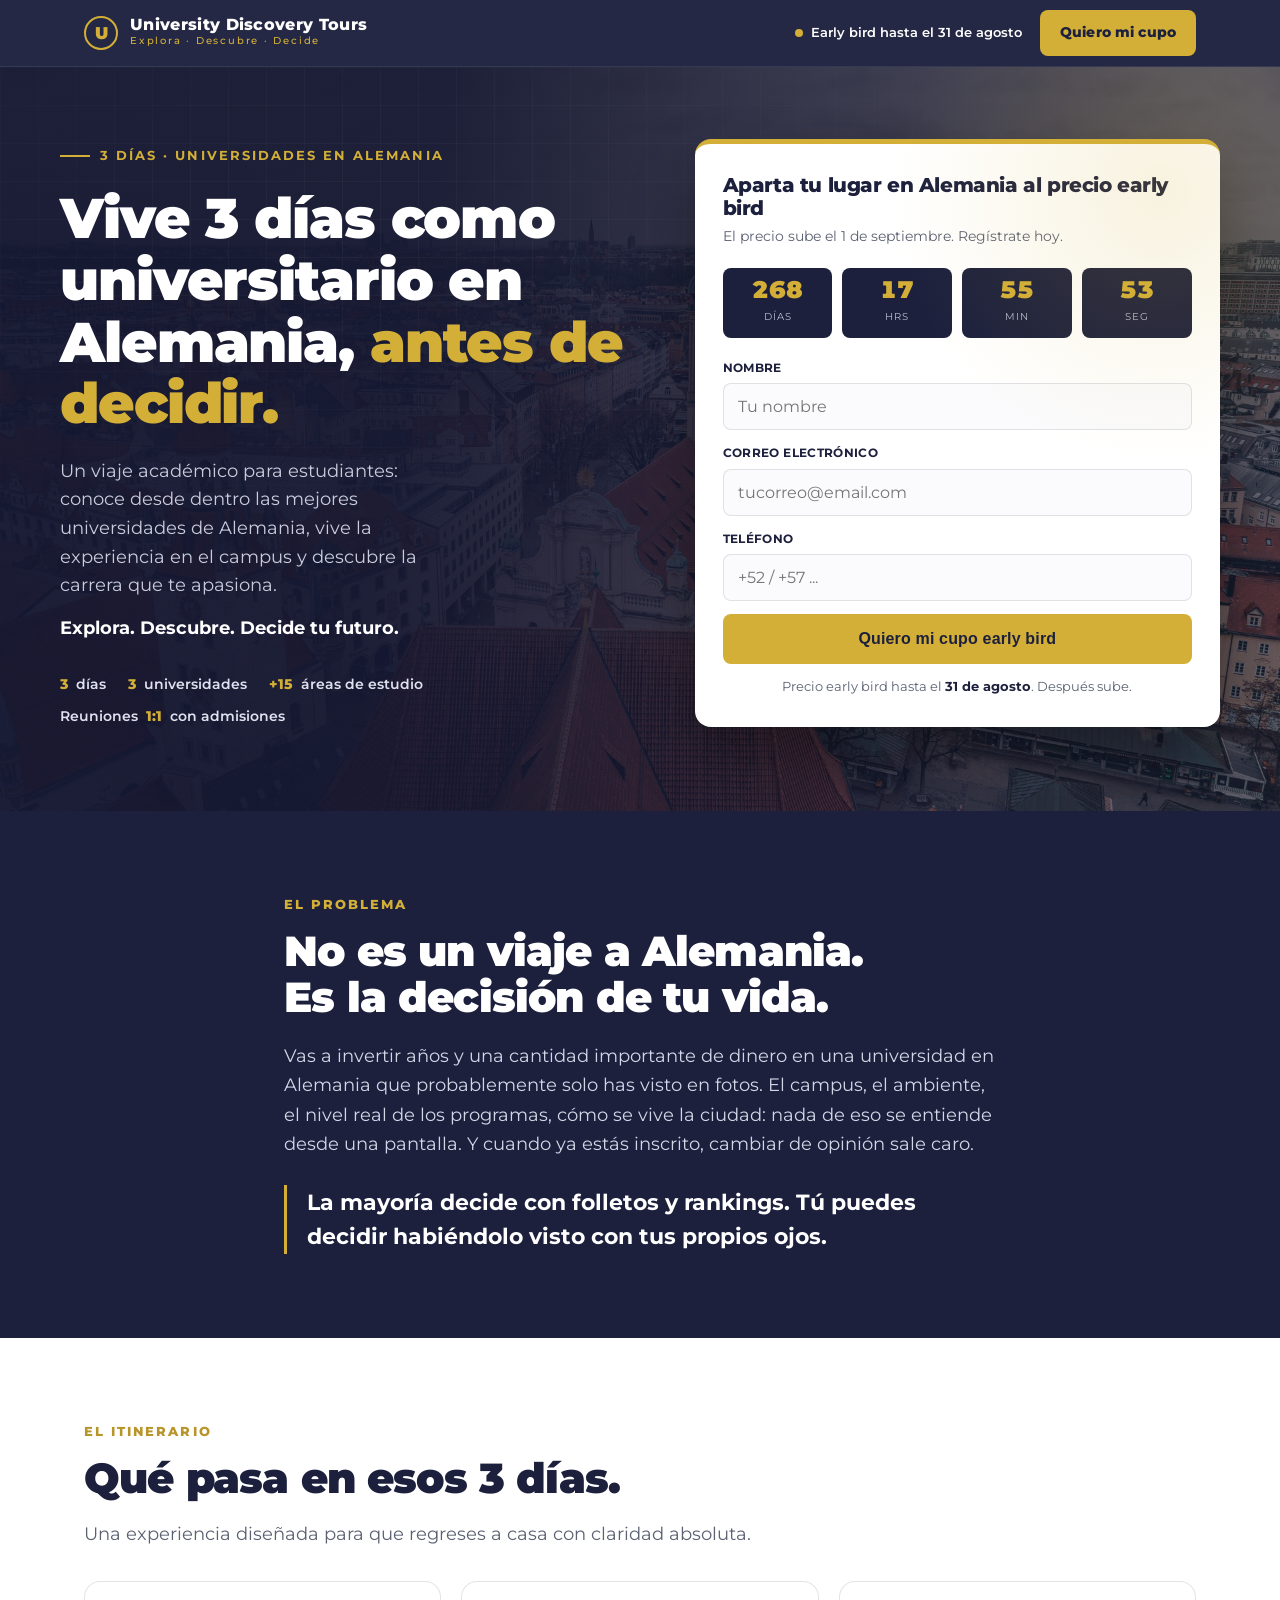
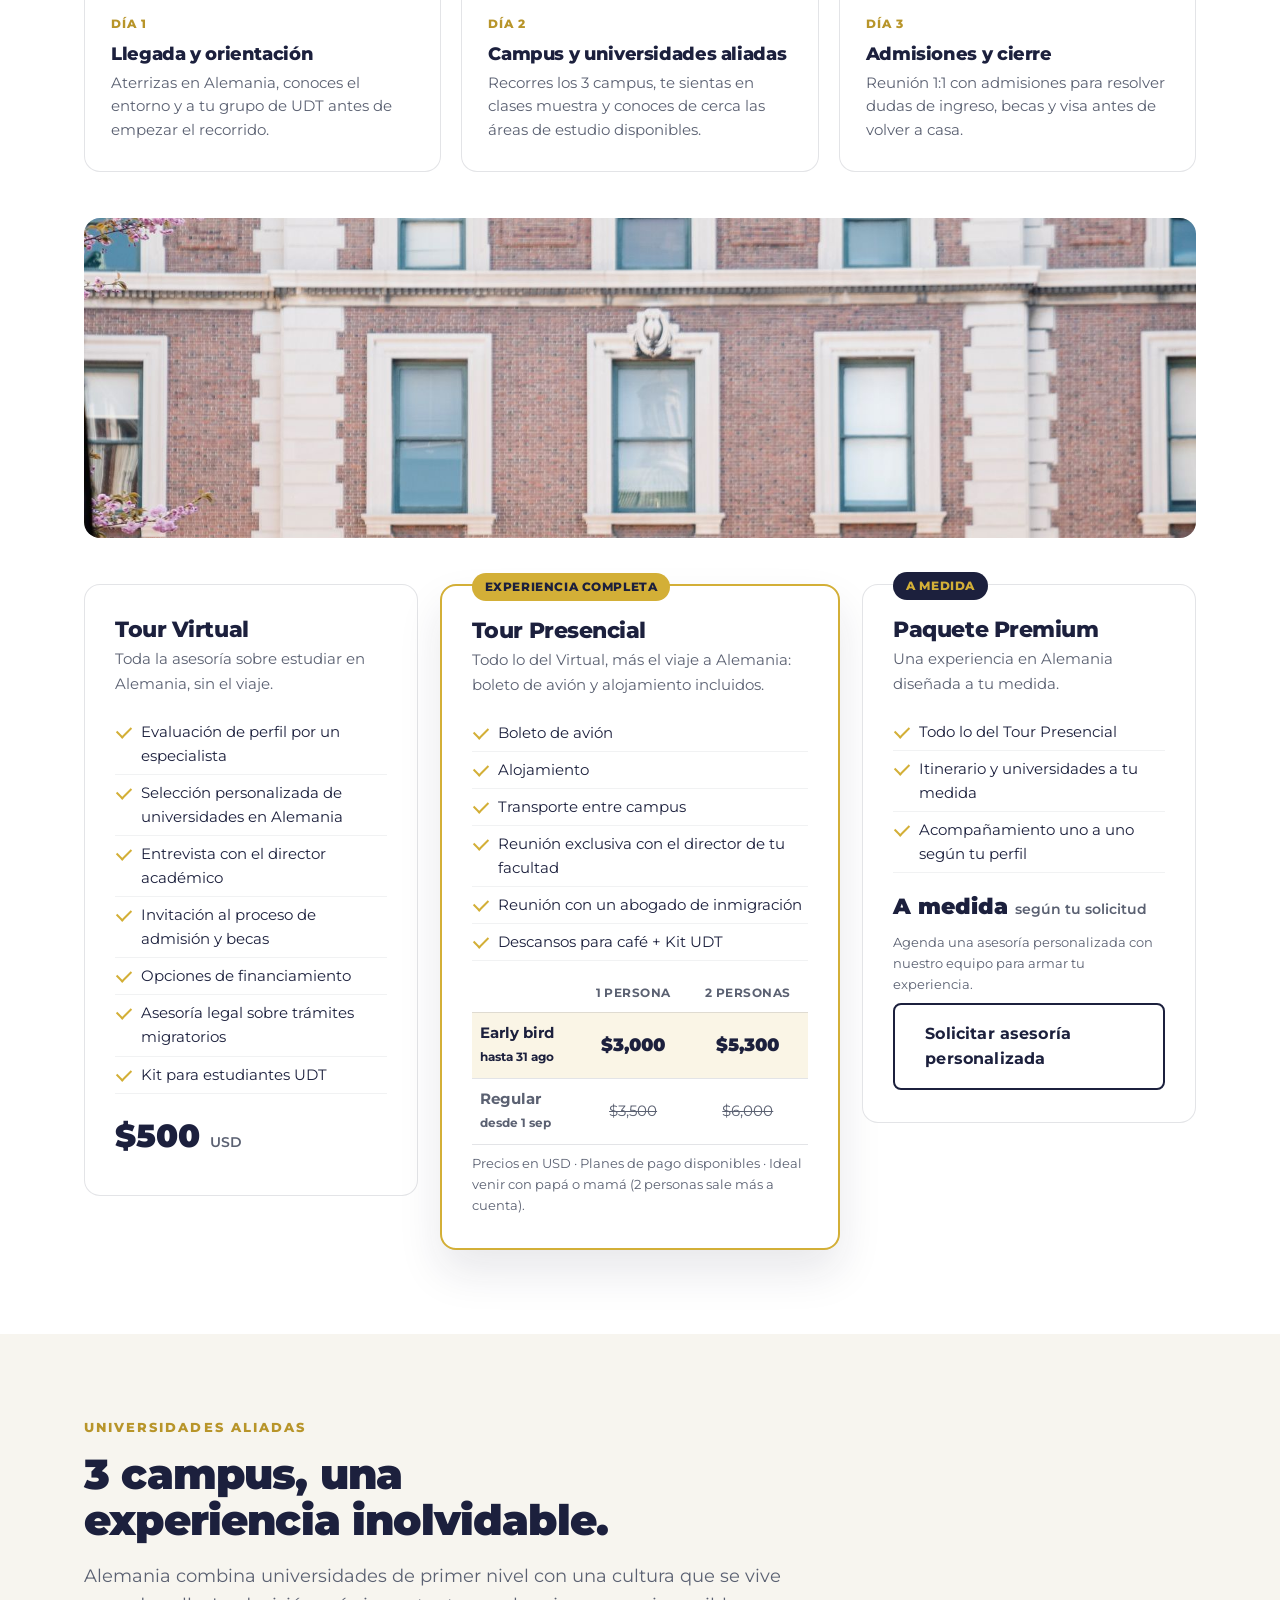
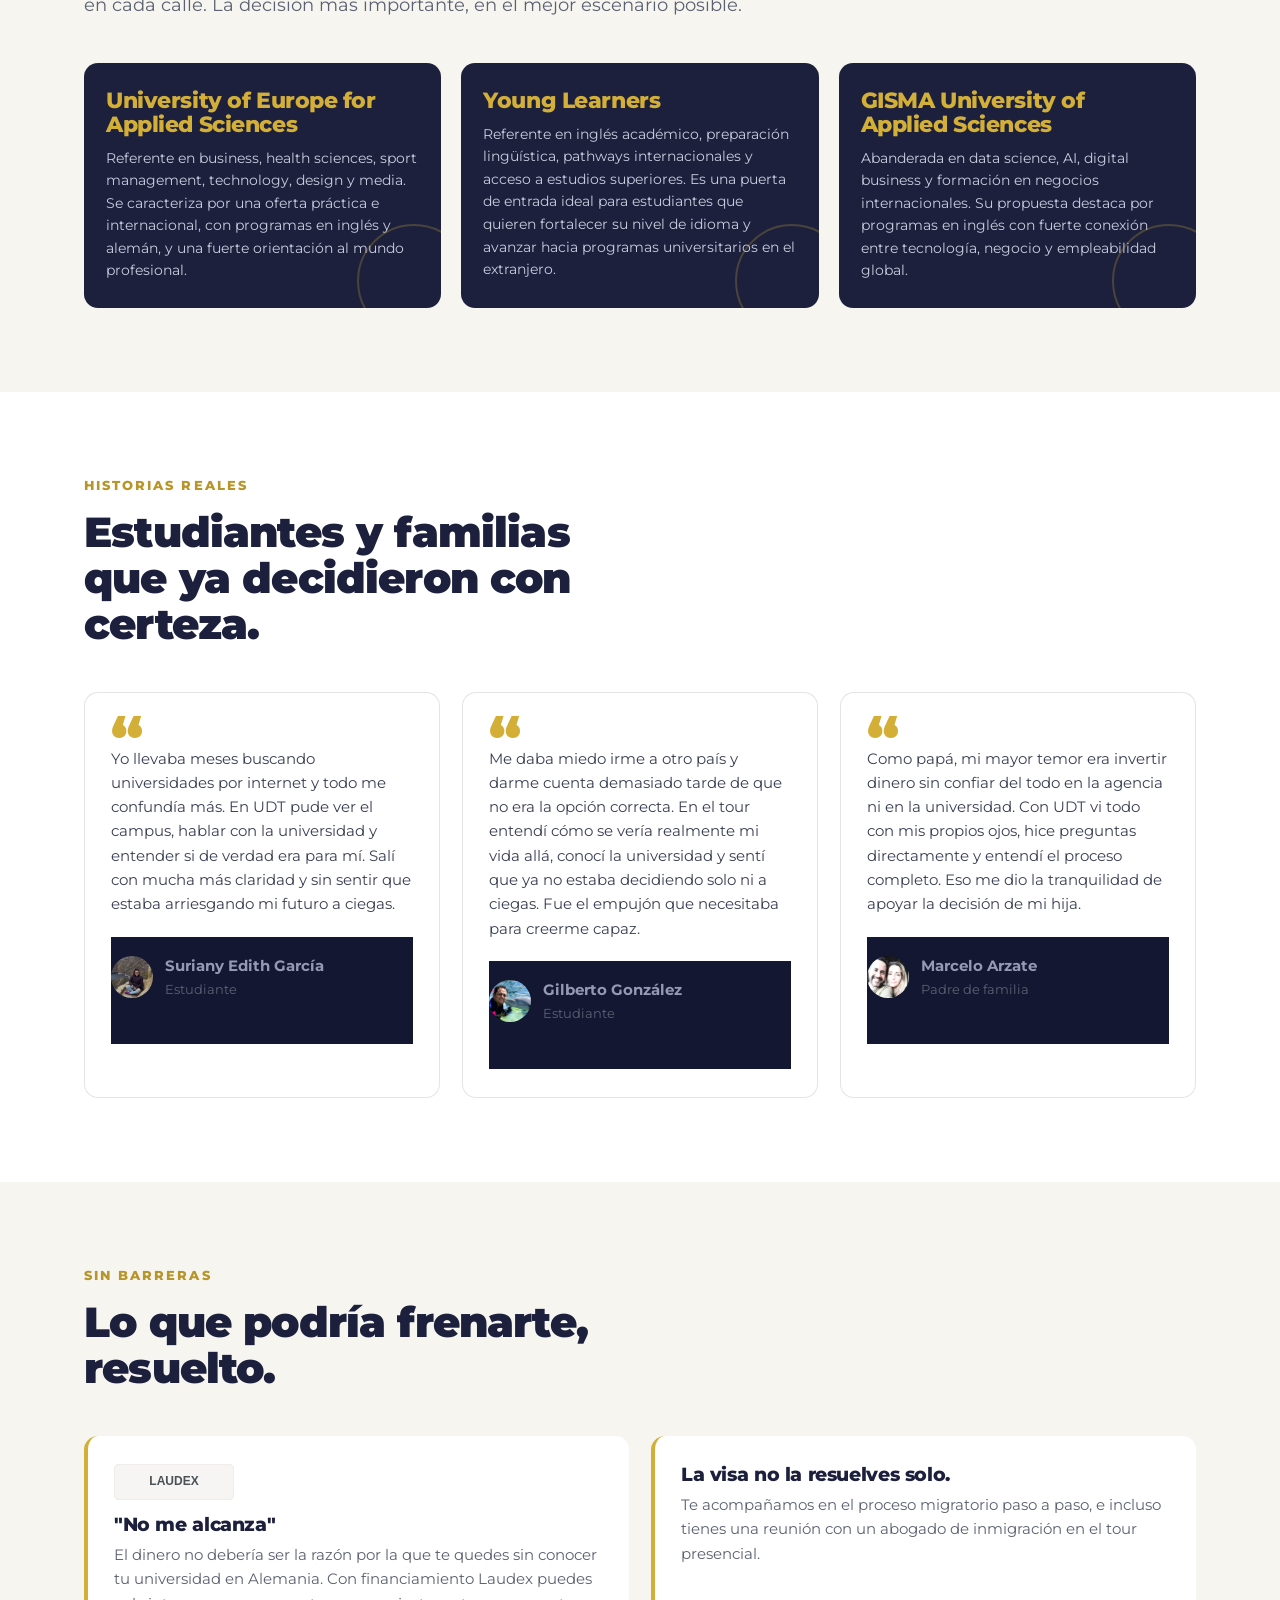
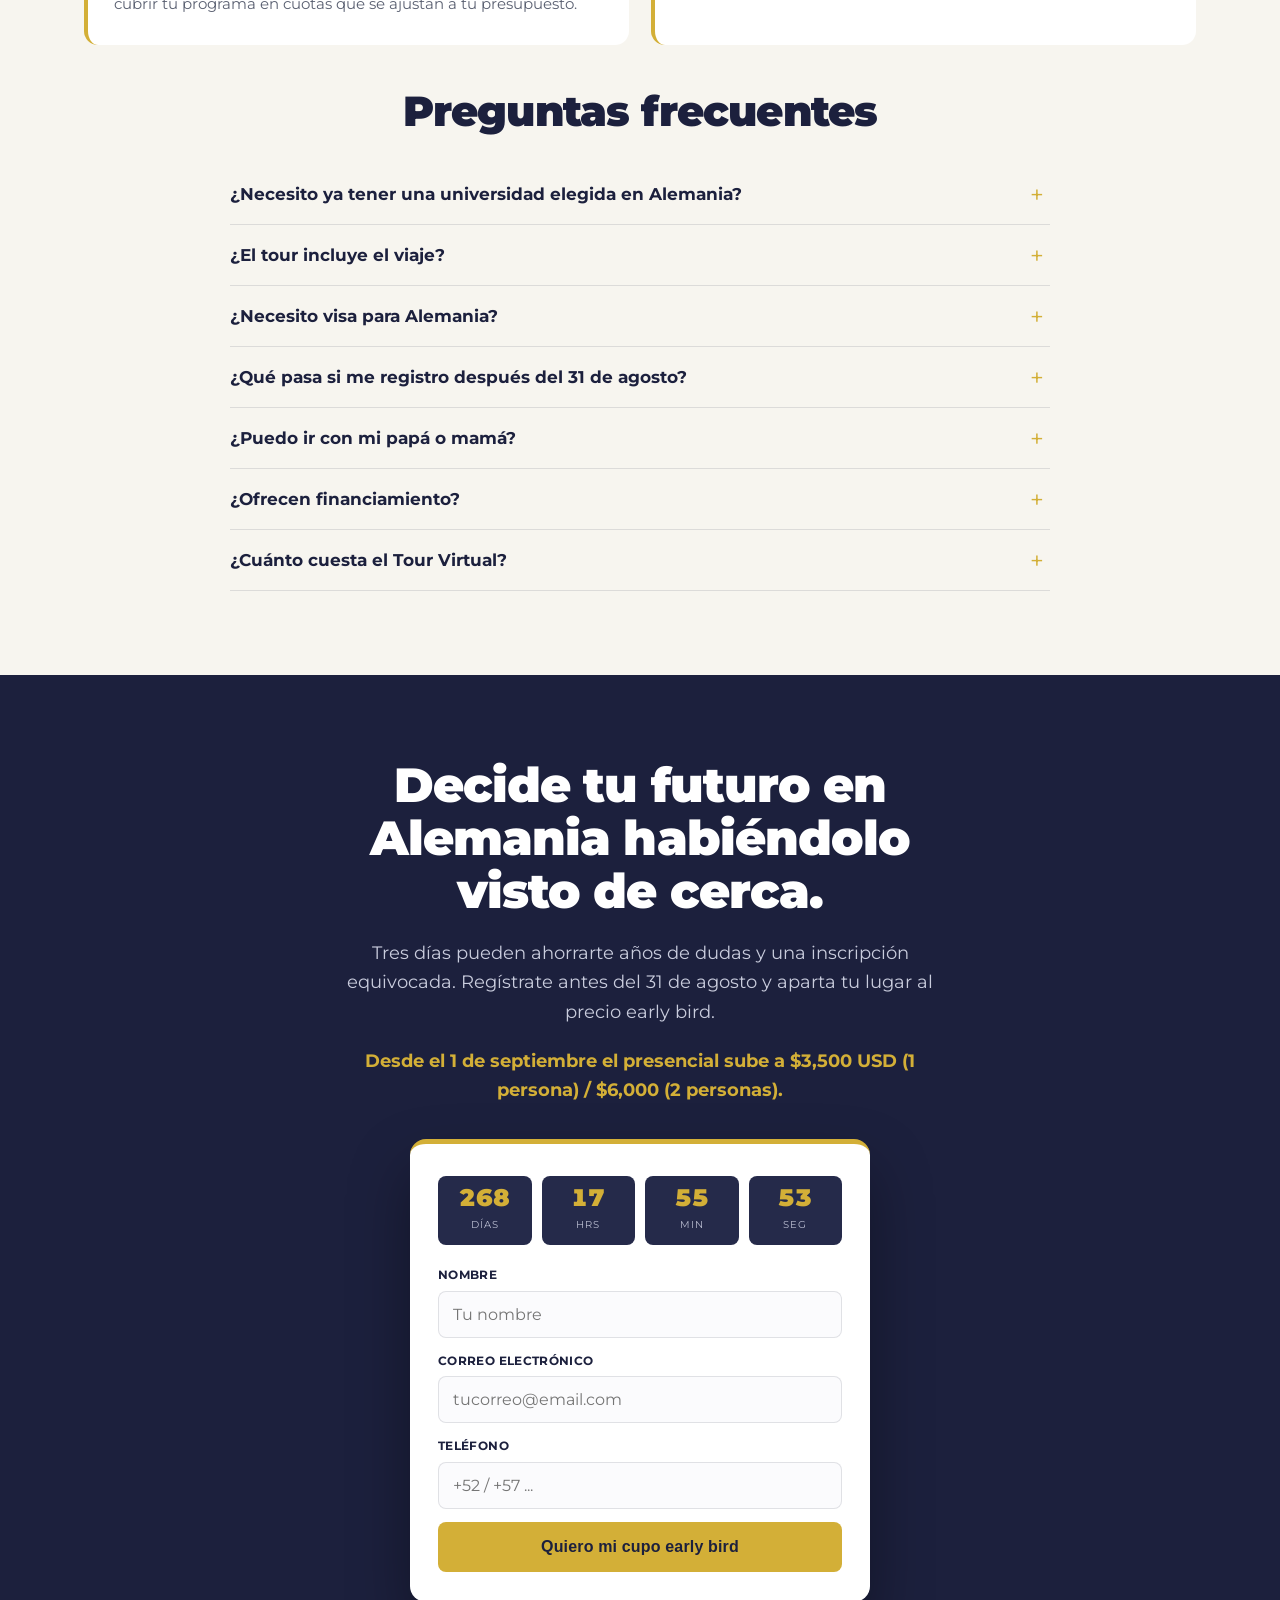
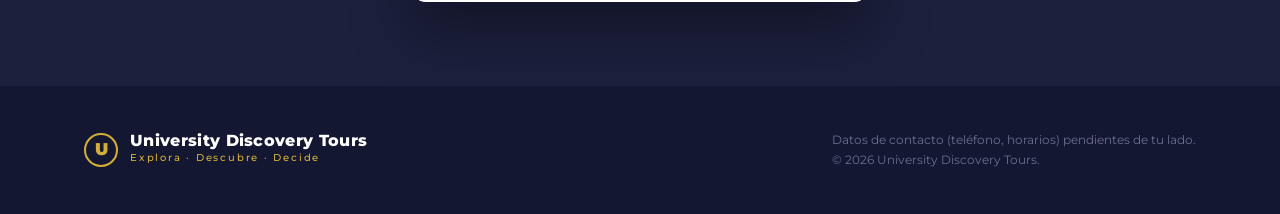
==== alemania.html @ 4caaa011 "Add Germany-specific landing page (alemania.html) Real data confirmed by the user: 3-day itinerary (" ====
<!DOCTYPE html>
<html lang="es">
<head>
<meta charset="UTF-8">
<meta name="viewport" content="width=device-width, initial-scale=1.0">
<title>University Discovery Tours Alemania — Conoce tu universidad antes de decidir</title>
<meta name="description" content="Vive 3 días como universitario en Alemania: conoce desde dentro University of Europe, Young Learners y GISMA antes de elegir. Regístrate al early bird hasta el 31 de agosto.">
<link rel="icon" href="assets/img/favicon.png">
<link rel="preconnect" href="https://fonts.googleapis.com">
<link rel="preconnect" href="https://fonts.gstatic.com" crossorigin>
<link href="https://fonts.googleapis.com/css2?family=Montserrat:wght@400;500;600;700;800;900&display=swap" rel="stylesheet">
<link rel="stylesheet" href="css/style.css">
</head>
<body>

<!-- ============================================================
     HEADER — sin menú de navegación: marca + pastilla de urgencia
     + el único CTA de la página (ancla al formulario).
============================================================ -->
<header>
  <div class="wrap hd">
    <a href="#top" class="brand">
      <span class="mk">U</span>
      <span><b>University Discovery Tours</b><span>Explora · Descubre · Decide</span></span>
    </a>
    <div class="hd-right">
      <span class="deadline-pill"><i></i>Early bird hasta el 31 de agosto</span>
      <a href="#registro" class="btn">Quiero mi cupo</a>
    </div>
  </div>
</header>

<a id="top"></a>

<!-- ============================================================
     HERO — único H1 de la página + formulario real (id="registro")
     Landing específica de Alemania: fondo con Múnich.
============================================================ -->
<section class="hero" style="background-image: linear-gradient(100deg, rgba(20, 23, 49, .95) 32%, rgba(20, 23, 49, .78) 62%, rgba(20, 23, 49, .55) 100%), url('assets/img/destino-alemania.jpg'); background-position: center 30%; background-size: cover; background-repeat: no-repeat;">
  <div class="wrap hero-grid">
    <div class="reveal in">
      <span class="eyebrow">3 días · universidades en Alemania</span>
      <h1>Vive 3 días como universitario en Alemania, <em>antes de decidir.</em></h1>
      <p class="sub">
        Un viaje académico para estudiantes: conoce desde dentro las mejores universidades de
        Alemania, vive la experiencia en el campus y descubre la carrera que te apasiona.
      </p>
      <p class="sub" style="font-weight:700;color:#fff;margin-top:14px;">
        Explora. Descubre. Decide tu futuro.
      </p>
      <ul class="trust">
        <li><b>3</b> días</li>
        <li><b>3</b> universidades</li>
        <li><b>+15</b> áreas de estudio</li>
        <li>Reuniones <b>1:1</b> con admisiones</li>
      </ul>
    </div>

    <div class="reveal in" id="registro">
      <div class="formcard">
        <h2 class="formcard__title">Aparta tu lugar en Alemania al precio early bird</h2>
        <p class="cap">El precio sube el 1 de septiembre. Regístrate hoy.</p>

        <div class="countdown" id="countdown-hero">
          <div class="cd-box"><b data-cd="d">--</b><small>días</small></div>
          <div class="cd-box"><b data-cd="h">--</b><small>hrs</small></div>
          <div class="cd-box"><b data-cd="m">--</b><small>min</small></div>
          <div class="cd-box"><b data-cd="s">--</b><small>seg</small></div>
        </div>

        <form class="lead-form" id="lead-form" data-form-location="hero" novalidate>
          <div class="field">
            <label for="nombre-hero">Nombre</label>
            <input type="text" id="nombre-hero" name="nombre" data-field="nombre" required placeholder="Tu nombre" autocomplete="name">
          </div>
          <div class="field">
            <label for="email-hero">Correo electrónico</label>
            <input type="email" id="email-hero" name="email" data-field="email" required placeholder="tucorreo@email.com" autocomplete="email">
          </div>
          <div class="field">
            <label for="telefono-hero">Teléfono</label>
            <input type="tel" id="telefono-hero" name="telefono" data-field="telefono" required placeholder="+52 / +57 ..." autocomplete="tel">
          </div>

          <!-- Landing fija a Alemania: no se pregunta destino, va directo en un oculto -->
          <input type="hidden" name="destino" value="alemania">

          <!-- Campos ocultos de atribución, poblados por js/main.js -->
          <input type="hidden" name="utm_source" data-utm="utm_source">
          <input type="hidden" name="utm_medium" data-utm="utm_medium">
          <input type="hidden" name="utm_campaign" data-utm="utm_campaign">
          <input type="hidden" name="utm_content" data-utm="utm_content">
          <input type="hidden" name="utm_term" data-utm="utm_term">

          <!-- Honeypot antibots: invisible para personas, los bots lo completan -->
          <input type="text" name="website" tabindex="-1" autocomplete="off"
                 aria-hidden="true" style="position:absolute;left:-9999px;opacity:0">

          <button type="submit" class="btn btn-block">Quiero mi cupo early bird</button>
          <p id="form-status" role="status" aria-live="polite" style="display:none"></p>
        </form>

        <p class="urg">Precio early bird hasta el <b>31 de agosto</b>. Después sube.</p>
      </div>
    </div>
  </div>
</section>

<main>

  <!-- ============================================================
       EL PROBLEMA
  ============================================================ -->
  <section class="block bg-navy" aria-labelledby="problema-h2">
    <div class="wrap problem-inner reveal">
      <div class="sec-eyebrow">El problema</div>
      <h2 class="title" id="problema-h2">No es un viaje a Alemania. Es la decisión de tu vida.</h2>
      <p>Vas a invertir años y una cantidad importante de dinero en una universidad en Alemania que probablemente solo has visto en fotos. El campus, el ambiente, el nivel real de los programas, cómo se vive la ciudad: nada de eso se entiende desde una pantalla. Y cuando ya estás inscrito, cambiar de opinión sale caro.</p>
      <p class="kick">La mayoría decide con folletos y rankings. Tú puedes decidir habiéndolo visto con tus propios ojos.</p>
    </div>
  </section>

  <!-- ============================================================
       EL ITINERARIO — desglose de 3 días + modalidades
  ============================================================ -->
  <section class="block" id="modalidades" aria-labelledby="itinerario-h2">
    <div class="wrap">
      <div class="reveal">
        <div class="sec-eyebrow">El itinerario</div>
        <h2 class="title" id="itinerario-h2">Qué pasa en esos 3 días.</h2>
        <p class="lead">Una experiencia diseñada para que regreses a casa con claridad absoluta.</p>
      </div>

      <div class="itin-grid reveal">
        <article class="itin-card">
          <span class="itin-day">Día 1</span>
          <h3>Llegada y orientación</h3>
          <p>Aterrizas en Alemania, conoces el entorno y a tu grupo de UDT antes de empezar el recorrido.</p>
        </article>
        <article class="itin-card">
          <span class="itin-day">Día 2</span>
          <h3>Campus y universidades aliadas</h3>
          <p>Recorres los 3 campus, te sientas en clases muestra y conoces de cerca las áreas de estudio disponibles.</p>
        </article>
        <article class="itin-card">
          <span class="itin-day">Día 3</span>
          <h3>Admisiones y cierre</h3>
          <p>Reunión 1:1 con admisiones para resolver dudas de ingreso, becas y visa antes de volver a casa.</p>
        </article>
      </div>

      <div class="section-photo reveal">
        <img src="assets/img/estudiantes-campus.jpg" alt="Estudiantes caminando frente a un edificio universitario" loading="lazy">
      </div>

      <div class="mods reveal">
        <article class="mod">
          <h3>Tour Virtual</h3>
          <p class="modsub">Toda la asesoría sobre estudiar en Alemania, sin el viaje.</p>
          <ul>
            <li>Evaluación de perfil por un especialista</li>
            <li>Selección personalizada de universidades en Alemania</li>
            <li>Entrevista con el director académico</li>
            <li>Invitación al proceso de admisión y becas</li>
            <li>Opciones de financiamiento</li>
            <li>Asesoría legal sobre trámites migratorios</li>
            <li>Kit para estudiantes UDT</li>
          </ul>
          <div class="priceline">$500 <small>USD</small></div>
        </article>

        <article class="mod feat">
          <span class="tag">Experiencia completa</span>
          <h3>Tour Presencial</h3>
          <p class="modsub">Todo lo del Virtual, más el viaje a Alemania: boleto de avión y alojamiento incluidos.</p>
          <ul>
            <li>Boleto de avión</li>
            <li>Alojamiento</li>
            <li>Transporte entre campus</li>
            <li>Reunión exclusiva con el director de tu facultad</li>
            <li>Reunión con un abogado de inmigración</li>
            <li>Descansos para café + Kit UDT</li>
          </ul>
          <table class="ptable">
            <tr><th class="rowh">&nbsp;</th><th>1 persona</th><th>2 personas</th></tr>
            <tr class="ebrow"><td class="rowh">Early bird<br><small>hasta 31 ago</small></td><td class="eb"><b>$3,000</b></td><td class="eb"><b>$5,300</b></td></tr>
            <tr><td class="rowh" style="text-decoration:none;color:var(--muted)">Regular<br><small>desde 1 sep</small></td><td class="reg">$3,500</td><td class="reg">$6,000</td></tr>
          </table>
          <p class="plan-note">Precios en USD · Planes de pago disponibles · Ideal venir con papá o mamá (2 personas sale más a cuenta).</p>
        </article>

        <article class="mod">
          <span class="tag tag--dark">A medida</span>
          <h3>Paquete Premium</h3>
          <p class="modsub">Una experiencia en Alemania diseñada a tu medida.</p>
          <ul>
            <li>Todo lo del Tour Presencial</li>
            <li>Itinerario y universidades a tu medida</li>
            <li>Acompañamiento uno a uno según tu perfil</li>
          </ul>
          <div class="priceline priceline--small">A medida <small>según tu solicitud</small></div>
          <p class="plan-note">Agenda una asesoría personalizada con nuestro equipo para armar tu experiencia.</p>
          <a href="#registro" class="btn btn-ghost btn-block">Solicitar asesoría personalizada</a>
        </article>
      </div>
    </div>
  </section>

  <!-- ============================================================
       UNIVERSIDADES ALIADAS
  ============================================================ -->
  <section class="block bg-cream" aria-labelledby="universidades-h2">
    <div class="wrap">
      <div class="reveal">
        <div class="sec-eyebrow">Universidades aliadas</div>
        <h2 class="title" id="universidades-h2">3 campus, una experiencia inolvidable.</h2>
        <p class="lead">
          Alemania combina universidades de primer nivel con una cultura que se vive en cada
          calle. La decisión más importante, en el mejor escenario posible.
        </p>
      </div>

      <div class="dgrid dgrid--3 reveal">
        <article class="dcard">
          <h3>University of Europe for Applied Sciences</h3>
          <p>Referente en business, health sciences, sport management, technology, design y media. Se caracteriza por una oferta práctica e internacional, con programas en inglés y alemán, y una fuerte orientación al mundo profesional.</p>
        </article>
        <article class="dcard">
          <h3>Young Learners</h3>
          <p>Referente en inglés académico, preparación lingüística, pathways internacionales y acceso a estudios superiores. Es una puerta de entrada ideal para estudiantes que quieren fortalecer su nivel de idioma y avanzar hacia programas universitarios en el extranjero.</p>
        </article>
        <article class="dcard">
          <h3>GISMA University of Applied Sciences</h3>
          <p>Abanderada en data science, AI, digital business y formación en negocios internacionales. Su propuesta destaca por programas en inglés con fuerte conexión entre tecnología, negocio y empleabilidad global.</p>
        </article>
      </div>
    </div>
  </section>

  <!-- ============================================================
       PRUEBA SOCIAL
  ============================================================ -->
  <section class="block" aria-labelledby="testimonios-h2">
    <div class="wrap">
      <div class="reveal">
        <div class="sec-eyebrow">Historias reales</div>
        <h2 class="title" id="testimonios-h2">Estudiantes y familias que ya decidieron con certeza.</h2>
      </div>
      <div class="tgrid reveal">
        <blockquote class="tcard">
          <div class="q">&ldquo;</div>
          <p>Yo llevaba meses buscando universidades por internet y todo me confundía más. En UDT pude ver el campus, hablar con la universidad y entender si de verdad era para mí. Salí con mucha más claridad y sin sentir que estaba arriesgando mi futuro a ciegas.</p>
          <footer class="who"><img class="av" src="assets/img/testimonio-suriany.jpg" alt="Suriany Edith García"><div><b>Suriany Edith García</b><small>Estudiante</small></div></footer>
        </blockquote>
        <blockquote class="tcard">
          <div class="q">&ldquo;</div>
          <p>Me daba miedo irme a otro país y darme cuenta demasiado tarde de que no era la opción correcta. En el tour entendí cómo se vería realmente mi vida allá, conocí la universidad y sentí que ya no estaba decidiendo solo ni a ciegas. Fue el empujón que necesitaba para creerme capaz.</p>
          <footer class="who"><img class="av" src="assets/img/testimonio-gilberto.jpg" alt="Gilberto González"><div><b>Gilberto González</b><small>Estudiante</small></div></footer>
        </blockquote>
        <blockquote class="tcard">
          <div class="q">&ldquo;</div>
          <p>Como papá, mi mayor temor era invertir dinero sin confiar del todo en la agencia ni en la universidad. Con UDT vi todo con mis propios ojos, hice preguntas directamente y entendí el proceso completo. Eso me dio la tranquilidad de apoyar la decisión de mi hija.</p>
          <footer class="who"><img class="av" src="assets/img/testimonio-marcelo.jpg" alt="Marcelo Arzate"><div><b>Marcelo Arzate</b><small>Padre de familia</small></div></footer>
        </blockquote>
      </div>
    </div>
  </section>

  <!-- ============================================================
       REDUCTORES DE OBJECIONES + FAQ
  ============================================================ -->
  <section class="block bg-cream" aria-labelledby="objeciones-h2">
    <div class="wrap">
      <div class="reveal">
        <div class="sec-eyebrow">Sin barreras</div>
        <h2 class="title" id="objeciones-h2">Lo que podría frenarte, resuelto.</h2>
      </div>

      <div class="obj reveal">
        <article class="ocard">
          <img class="ocard__logo" src="assets/img/laudex-logo.svg" alt="Logo Laudex" width="120">
          <h3>"No me alcanza"</h3>
          <p>
            El dinero no debería ser la razón por la que te quedes sin conocer tu universidad en
            Alemania. Con financiamiento Laudex puedes cubrir tu programa en cuotas que se ajustan
            a tu presupuesto.
          </p>
        </article>
        <article class="ocard">
          <h3>La visa no la resuelves solo.</h3>
          <p>
            Te acompañamos en el proceso migratorio paso a paso, e incluso tienes una reunión con
            un abogado de inmigración en el tour presencial.
          </p>
        </article>
      </div>

      <div class="faq reveal" id="faq">
        <h2 class="title faq__title">Preguntas frecuentes</h2>

        <div class="qa">
          <button type="button" aria-expanded="false">¿Necesito ya tener una universidad elegida en Alemania?</button>
          <div class="ans"><p>No. El tour existe justamente para ayudarte a decidir entre University of Europe, Young Learners y GISMA.</p></div>
        </div>
        <div class="qa">
          <button type="button" aria-expanded="false">¿El tour incluye el viaje?</button>
          <div class="ans"><p>Depende de la modalidad: el Virtual es asesoría en línea; el Presencial incluye boleto de avión, alojamiento y transporte entre campus.</p></div>
        </div>
        <div class="qa">
          <button type="button" aria-expanded="false">¿Necesito visa para Alemania?</button>
          <div class="ans"><p>Depende de tu nacionalidad. Nuestro equipo de asesoría legal y migratoria te orienta paso a paso sobre el trámite que te corresponde.</p></div>
        </div>
        <div class="qa">
          <button type="button" aria-expanded="false">¿Qué pasa si me registro después del 31 de agosto?</button>
          <div class="ans"><p>Pierdes el precio early bird: el presencial sube de $3,000 a $3,500 USD (1 persona) a partir del 1 de septiembre.</p></div>
        </div>
        <div class="qa">
          <button type="button" aria-expanded="false">¿Puedo ir con mi papá o mamá?</button>
          <div class="ans"><p>Sí. La tarifa de 2 personas ($5,300 early bird) sale más conveniente que dos individuales.</p></div>
        </div>
        <div class="qa">
          <button type="button" aria-expanded="false">¿Ofrecen financiamiento?</button>
          <div class="ans"><p>Sí, planes de pago y financiamiento a través de Laudex.</p></div>
        </div>
        <div class="qa">
          <button type="button" aria-expanded="false">¿Cuánto cuesta el Tour Virtual?</button>
          <div class="ans"><p>$500 USD (solo asesoría, sin viaje).</p></div>
        </div>
      </div>
    </div>
  </section>

  <!-- ============================================================
       CIERRE + CTA FINAL
  ============================================================ -->
  <section class="block bg-navy cierre" aria-labelledby="cierre-h2">
    <div class="wrap reveal">
      <h2 id="cierre-h2">Decide tu futuro en Alemania habiéndolo visto de cerca.</h2>
      <p>Tres días pueden ahorrarte años de dudas y una inscripción equivocada. Regístrate antes del 31 de agosto y aparta tu lugar al precio early bird.</p>
      <p class="urgbig">Desde el 1 de septiembre el presencial sube a $3,500 USD (1 persona) / $6,000 (2 personas).</p>

      <div class="formcard formcard--closing">
        <div class="countdown" id="countdown-closing">
          <div class="cd-box"><b data-cd="d">--</b><small>días</small></div>
          <div class="cd-box"><b data-cd="h">--</b><small>hrs</small></div>
          <div class="cd-box"><b data-cd="m">--</b><small>min</small></div>
          <div class="cd-box"><b data-cd="s">--</b><small>seg</small></div>
        </div>

        <form class="lead-form" id="lead-form" data-form-location="closing" novalidate>
          <div class="field">
            <label for="nombre-closing">Nombre</label>
            <input type="text" id="nombre-closing" name="nombre" data-field="nombre" required placeholder="Tu nombre" autocomplete="name">
          </div>
          <div class="field">
            <label for="email-closing">Correo electrónico</label>
            <input type="email" id="email-closing" name="email" data-field="email" required placeholder="tucorreo@email.com" autocomplete="email">
          </div>
          <div class="field">
            <label for="telefono-closing">Teléfono</label>
            <input type="tel" id="telefono-closing" name="telefono" data-field="telefono" required placeholder="+52 / +57 ..." autocomplete="tel">
          </div>

          <input type="hidden" name="destino" value="alemania">

          <input type="hidden" name="utm_source" data-utm="utm_source">
          <input type="hidden" name="utm_medium" data-utm="utm_medium">
          <input type="hidden" name="utm_campaign" data-utm="utm_campaign">
          <input type="hidden" name="utm_content" data-utm="utm_content">
          <input type="hidden" name="utm_term" data-utm="utm_term">

          <!-- Honeypot antibots: invisible para personas, los bots lo completan -->
          <input type="text" name="website" tabindex="-1" autocomplete="off"
                 aria-hidden="true" style="position:absolute;left:-9999px;opacity:0">

          <button type="submit" class="btn btn-block">Quiero mi cupo early bird</button>
          <p id="form-status" role="status" aria-live="polite" style="display:none"></p>
        </form>
      </div>
    </div>
  </section>

</main>

<footer>
  <div class="wrap ft">
    <a href="#top" class="brand"><span class="mk">U</span><span><b>University Discovery Tours</b><span>Explora · Descubre · Decide</span></span></a>
    <div class="ft-note">Datos de contacto (teléfono, horarios) pendientes de tu lado.<br>© <span id="year"></span> University Discovery Tours.</div>
  </div>
</footer>

<script src="js/main.js"></script>
<script src="js/form-submit.js"></script>
</body>
</html>
---- css/style.css ----
/* =========================================================
   University Discovery Tours — Landing Early Bird
   Paleta de marca: navy #1C203D + dorado #D3AF37, Montserrat.
========================================================= */

:root {
  --navy: #1C203D;
  --navy-2: #252a4a;
  --navy-3: #141731;
  --gold: #D3AF37;
  --gold-deep: #b8952a;
  --cream: #F7F5EF;
  --white: #ffffff;
  --muted: #5b6172;
  --line: rgba(28, 32, 61, .12);
}

* { margin: 0; padding: 0; box-sizing: border-box; }

html { scroll-behavior: smooth; }

body {
  font-family: 'Montserrat', sans-serif;
  color: var(--navy);
  background: var(--white);
  line-height: 1.6;
  -webkit-font-smoothing: antialiased;
}

h1, h2, h3 { line-height: 1.1; letter-spacing: -.02em; }
img { max-width: 100%; display: block; }
.wrap { max-width: 1160px; margin: 0 auto; padding: 0 24px; }
a { color: inherit; }

/* ---------- Botones ---------- */

.btn {
  display: inline-flex;
  align-items: center;
  justify-content: center;
  gap: .5rem;
  background: var(--gold);
  color: var(--navy);
  font-weight: 800;
  font-size: 1rem;
  padding: 16px 30px;
  border: none;
  border-radius: 8px;
  cursor: pointer;
  text-decoration: none;
  letter-spacing: .01em;
  transition: transform .18s ease, box-shadow .18s ease, background .18s ease;
}

.btn:hover { transform: translateY(-2px); box-shadow: 0 12px 26px rgba(211, 175, 55, .35); background: #e0bd45; }
.btn:disabled { opacity: .6; cursor: not-allowed; transform: none; box-shadow: none; }
.btn-block { width: 100%; }
.btn-ghost { background: transparent; color: var(--navy); border: 2px solid var(--navy); font-weight: 700; margin-top: 8px; }
.btn-ghost:hover { background: var(--navy); color: #fff; box-shadow: none; }

/* ---------- Header (sin menú de navegación) ---------- */

header {
  position: sticky;
  top: 0;
  z-index: 50;
  background: rgba(28, 32, 61, .96);
  backdrop-filter: blur(8px);
  border-bottom: 1px solid rgba(255, 255, 255, .08);
}

.hd { display: flex; align-items: center; justify-content: space-between; height: 66px; }
.brand { display: flex; align-items: center; gap: 12px; color: #fff; text-decoration: none; }
.brand .mk {
  width: 34px; height: 34px; border: 2px solid var(--gold); border-radius: 50%;
  display: grid; place-items: center; font-weight: 900; color: var(--gold); font-size: 1.05rem;
  flex-shrink: 0;
}
.brand b { font-weight: 800; font-size: 1rem; letter-spacing: .02em; line-height: 1.05; display: block; }
.brand span > span { display: block; font-weight: 500; font-size: .62rem; letter-spacing: .18em; color: var(--gold); }
.hd-right { display: flex; align-items: center; gap: 18px; }
.deadline-pill { color: #fff; font-size: .8rem; font-weight: 600; display: flex; align-items: center; gap: 8px; }
.deadline-pill i { width: 8px; height: 8px; background: var(--gold); border-radius: 50%; display: inline-block; animation: pulse 1.8s infinite; }
@keyframes pulse { 0%, 100% { opacity: 1; } 50% { opacity: .35; } }
.hd .btn { padding: 11px 20px; font-size: .9rem; }

/* ---------- Hero ---------- */

.hero {
  position: relative; color: #fff; overflow: hidden;
  background:
    linear-gradient(100deg, rgba(20, 23, 49, .95) 32%, rgba(20, 23, 49, .78) 62%, rgba(20, 23, 49, .55) 100%),
    url('../assets/img/hero-universidad.jpg') center 30% / cover no-repeat;
}
.hero:before {
  content: ""; position: absolute; inset: 0;
  background-image:
    linear-gradient(rgba(255, 255, 255, .035) 1px, transparent 1px),
    linear-gradient(90deg, rgba(255, 255, 255, .035) 1px, transparent 1px);
  background-size: 38px 38px;
  mask-image: radial-gradient(ellipse 80% 70% at 30% 20%, #000, transparent 75%);
}
.hero:after {
  content: ""; position: absolute; top: -25%; right: -15%; width: 620px; height: 620px; border-radius: 50%;
  background: radial-gradient(circle, rgba(211, 175, 55, .16), transparent 62%);
}

.hero-grid {
  position: relative;
  display: grid;
  grid-template-columns: 1.05fr .95fr;
  gap: 54px;
  align-items: center;
  padding: 72px 0 84px;
}

.eyebrow {
  display: inline-flex; align-items: center; gap: 10px; color: var(--gold);
  font-weight: 700; font-size: .8rem; letter-spacing: .16em; text-transform: uppercase; margin-bottom: 22px;
}
.eyebrow:before { content: ""; width: 30px; height: 2px; background: var(--gold); }

.hero h1 { font-size: clamp(2.1rem, 4.6vw, 3.5rem); font-weight: 900; }
.hero h1 em { font-style: normal; color: var(--gold); }
.hero .sub { font-size: 1.12rem; color: #c9ccdd; margin-top: 22px; max-width: 33ch; font-weight: 400; }

.trust { display: flex; flex-wrap: wrap; gap: 10px 22px; margin-top: 30px; list-style: none; }
.trust li { font-size: .86rem; color: #dfe1ee; font-weight: 600; display: flex; align-items: center; gap: 8px; }
.trust li b { color: var(--gold); font-weight: 800; }

/* ---------- Tarjeta de formulario ---------- */

.formcard {
  background: var(--white); color: var(--navy); border-radius: 16px; padding: 30px 28px;
  box-shadow: 0 30px 60px rgba(0, 0, 0, .35); border-top: 5px solid var(--gold);
}
.formcard--closing { max-width: 460px; margin: 34px auto 0; text-align: left; }

.formcard__title { font-size: 1.28rem; font-weight: 800; }
.formcard .cap { font-size: .9rem; color: var(--muted); margin: 6px 0 20px; }

.field { margin-bottom: 13px; }
.field label {
  display: block; font-size: .76rem; font-weight: 700; letter-spacing: .03em;
  text-transform: uppercase; color: var(--navy); margin-bottom: 6px;
}
.field input, .field select {
  width: 100%; padding: 13px 14px; border: 1.5px solid var(--line); border-radius: 8px;
  font-family: inherit; font-size: 1rem; color: var(--navy); background: #fbfbfd; transition: border .15s;
}
.field input:focus, .field select:focus { outline: none; border-color: var(--gold); background: #fff; }

.countdown { display: flex; gap: 10px; margin: 2px 0 20px; }
.cd-box { flex: 1; background: var(--navy); color: #fff; border-radius: 8px; text-align: center; padding: 10px 4px; }
.cd-box b { display: block; font-size: 1.5rem; font-weight: 900; color: var(--gold); line-height: 1; font-variant-numeric: tabular-nums; }
.cd-box small { font-size: .62rem; letter-spacing: .1em; text-transform: uppercase; color: #b9bcd0; }
.formcard--closing .cd-box { background: var(--navy-2); }

.urg { font-size: .82rem; color: var(--muted); text-align: center; margin-top: 12px; }
.urg b { color: var(--navy); }

/* El color y el display de #form-status los fija el script inline
   de index.html (éxito/error); acá solo va tipografía y espaciado. */
#form-status { margin: 10px 0 0; font-size: .85rem; text-align: center; }
#form-status a { color: inherit; text-decoration: underline; }

/* ---------- Secciones ---------- */

section.block { padding: 84px 0; }
.bg-cream { background: var(--cream); }
.bg-navy { background: var(--navy); color: #fff; }
.sec-eyebrow { color: var(--gold-deep); font-weight: 800; font-size: .8rem; letter-spacing: .16em; text-transform: uppercase; margin-bottom: 14px; }
.bg-navy .sec-eyebrow { color: var(--gold); }
h2.title { font-size: clamp(1.8rem, 3.4vw, 2.6rem); font-weight: 900; max-width: 20ch; }
.lead { font-size: 1.12rem; color: var(--muted); max-width: 60ch; margin-top: 18px; }
.bg-navy .lead { color: #c9ccdd; }

/* problema */
.problem-inner { max-width: 760px; }
.problem-inner p { font-size: 1.15rem; color: #d3d6e6; margin-top: 20px; }
.problem-inner .kick { font-size: 1.35rem; color: #fff; font-weight: 700; border-left: 3px solid var(--gold); padding-left: 20px; margin-top: 26px; }

/* modalidades */
.mods { display: grid; grid-template-columns: 1fr 1.2fr 1fr; gap: 22px; margin-top: 46px; align-items: start; }
.mod { background: #fff; border: 1px solid var(--line); border-radius: 16px; padding: 32px 30px; position: relative; transition: transform .2s, box-shadow .2s; }
.mod:hover { transform: translateY(-4px); box-shadow: 0 22px 44px rgba(28, 32, 61, .12); }
.mod.feat { border: 2px solid var(--gold); box-shadow: 0 22px 44px rgba(28, 32, 61, .1); }
.tag {
  position: absolute; top: -13px; left: 30px; background: var(--gold); color: var(--navy);
  font-size: .72rem; font-weight: 800; letter-spacing: .05em; text-transform: uppercase; padding: 5px 13px; border-radius: 20px;
}
.tag--dark { background: var(--navy); color: var(--gold); }
.mod h3 { font-size: 1.4rem; font-weight: 800; }
.mod .modsub { color: var(--muted); font-size: .95rem; margin: 6px 0 18px; }
.mod ul { list-style: none; margin: 6px 0 4px; }
.mod ul li { position: relative; padding: 6px 0 6px 26px; font-size: .94rem; border-bottom: 1px solid rgba(28, 32, 61, .06); }
.mod ul li:before {
  content: ""; position: absolute; left: 2px; top: 12px; width: 12px; height: 7px;
  border-left: 2px solid var(--gold); border-bottom: 2px solid var(--gold); transform: rotate(-45deg);
}
.priceline { font-size: 2rem; font-weight: 900; margin: 16px 0 2px; }
.priceline small { font-size: .9rem; font-weight: 600; color: var(--muted); }
.priceline--small { font-size: 1.35rem; }

.ptable { width: 100%; border-collapse: collapse; margin: 14px 0 6px; font-size: .92rem; }
.ptable th, .ptable td { padding: 9px 8px; text-align: center; border-bottom: 1px solid var(--line); }
.ptable th { font-size: .72rem; letter-spacing: .04em; text-transform: uppercase; color: var(--muted); font-weight: 700; }
.ptable .rowh { text-align: left; font-weight: 700; }
.ptable .eb b { color: var(--navy); font-size: 1.12rem; font-weight: 900; }
.ptable .reg { color: var(--muted); text-decoration: line-through; }
.ptable tr.ebrow { background: rgba(211, 175, 55, .12); }
.plan-note { font-size: .82rem; color: var(--muted); margin-top: 8px; }

/* banner de foto (secciones "Cómo funciona") */
.section-photo { margin: 44px 0; border-radius: 16px; overflow: hidden; }
.section-photo img { width: 100%; height: 320px; object-fit: cover; object-position: center 25%; }

/* destinos */
.dgrid { display: grid; grid-template-columns: repeat(4, 1fr); gap: 20px; margin-top: 44px; }
.dcard { background: var(--navy); color: #fff; border-radius: 14px; padding: 26px 22px; position: relative; overflow: hidden; transition: transform .2s; }
.dcard:hover { transform: translateY(-5px); }
.dcard:after {
  content: ""; position: absolute; right: -30px; bottom: -30px; width: 110px; height: 110px;
  border: 2px solid rgba(211, 175, 55, .25); border-radius: 50%;
}
.dcard h3 { font-size: 1.35rem; color: var(--gold); font-weight: 800; margin-bottom: 10px; }
.dcard p { font-size: .88rem; color: #c9ccdd; }

.dcard--photo {
  min-height: 240px; display: flex; flex-direction: column; justify-content: flex-end;
  background:
    linear-gradient(180deg, rgba(28, 32, 61, .1) 0%, rgba(20, 23, 49, .92) 78%),
    url('../assets/img/destino-espana.jpg') center / cover no-repeat;
}
.dcard--photo:after { display: none; }

/* variante de 3 columnas (en vez de 4) para grillas de destino único,
   ej. las 3 universidades aliadas de la landing de Alemania */
@media (min-width: 780px) {
  .dgrid--3 { grid-template-columns: repeat(3, 1fr); }
}

/* ---------- Itinerario día por día (landings con desglose propio) ---------- */

.itin-grid {
  display: grid;
  gap: 20px;
  grid-template-columns: 1fr;
  margin: 32px 0 46px;
}

@media (min-width: 700px) {
  .itin-grid { grid-template-columns: repeat(3, 1fr); }
}

.itin-card {
  background: #fff;
  border: 1px solid var(--line);
  border-radius: 16px;
  padding: 28px 26px;
}

.itin-card .itin-day {
  display: inline-block;
  font-weight: 800;
  color: var(--gold-deep);
  font-size: .78rem;
  text-transform: uppercase;
  letter-spacing: .08em;
  margin-bottom: 10px;
}

.itin-card h3 { font-size: 1.15rem; font-weight: 800; margin-bottom: 8px; }
.itin-card p { color: var(--muted); font-size: .92rem; margin: 0; }

/* testimonios */
.tgrid { display: grid; grid-template-columns: repeat(3, 1fr); gap: 22px; margin-top: 44px; }
.tcard { background: #fff; border-radius: 14px; padding: 28px 26px; border: 1px solid var(--line); position: relative; margin: 0; }
.tcard .q { font-size: 3.4rem; font-weight: 900; color: var(--gold); line-height: .6; height: 26px; font-style: normal; }
.tcard p { font-size: .95rem; color: #3a3f55; margin-bottom: 20px; }
.tcard .who { display: flex; align-items: center; gap: 12px; border-top: 1px solid var(--line); padding-top: 16px; }
.tcard .av { width: 42px; height: 42px; border-radius: 50%; object-fit: cover; flex-shrink: 0; }
.tcard .who b { display: block; font-size: .95rem; font-style: normal; }
.tcard .who small { color: var(--muted); font-size: .8rem; }

/* objeciones + faq */
.obj { display: grid; grid-template-columns: 1fr 1fr; gap: 22px; margin-top: 44px; }
.ocard { background: #fff; border-radius: 14px; padding: 28px 26px; border-left: 4px solid var(--gold); }
.ocard__logo { margin-bottom: 14px; }
.ocard h3 { font-size: 1.2rem; font-weight: 800; margin-bottom: 8px; }
.ocard p { color: var(--muted); font-size: .96rem; }

.faq { max-width: 820px; margin: 44px auto 0; }
.faq__title { margin: 0 auto 30px; text-align: center; }
.qa { border-bottom: 1px solid var(--line); }
.qa button {
  width: 100%; background: none; border: none; text-align: left; padding: 20px 40px 20px 0;
  font-family: inherit; font-size: 1.05rem; font-weight: 700; color: var(--navy); cursor: pointer; position: relative;
}
.qa button:after {
  content: "+"; position: absolute; right: 6px; top: 50%; transform: translateY(-50%);
  font-size: 1.5rem; color: var(--gold); font-weight: 400; transition: transform .2s;
}
.qa.open button:after { transform: translateY(-50%) rotate(45deg); }
.qa .ans { max-height: 0; overflow: hidden; transition: max-height .3s ease; color: var(--muted); }
.qa.open .ans { max-height: 240px; }
.qa .ans p { padding: 0 0 20px; }

/* cierre */
.cierre { text-align: center; }
.cierre h2 { font-size: clamp(2rem, 4vw, 3rem); font-weight: 900; color: #fff; max-width: 18ch; margin: 0 auto; }
.cierre p { color: #c9ccdd; font-size: 1.15rem; margin: 20px auto 12px; max-width: 52ch; }
.cierre .urgbig { color: var(--gold); font-weight: 700; margin-bottom: 10px; }

/* footer */
footer { background: var(--navy-3); color: #9599b3; padding: 44px 0; font-size: .86rem; }
.ft { display: flex; justify-content: space-between; flex-wrap: wrap; gap: 20px; align-items: center; }
.ft .brand b { color: #fff; }
.ft-note { font-size: .78rem; color: #6b6f8c; }

/* reveal on scroll */
.reveal { opacity: 0; transform: translateY(24px); transition: opacity .7s ease, transform .7s ease; }
.reveal.in { opacity: 1; transform: none; }

@media (max-width: 900px) {
  .hero-grid { grid-template-columns: 1fr; gap: 38px; padding: 48px 0 60px; }
  .mods { grid-template-columns: 1fr; }
  .dgrid { grid-template-columns: 1fr 1fr; }
  .tgrid { grid-template-columns: 1fr; }
  .obj { grid-template-columns: 1fr; }
  .hd-right .deadline-pill { display: none; }
}

@media (max-width: 540px) {
  .dgrid { grid-template-columns: 1fr; }
  .hd .btn { padding: 9px 14px; font-size: .82rem; }
  section.block { padding: 60px 0; }
}
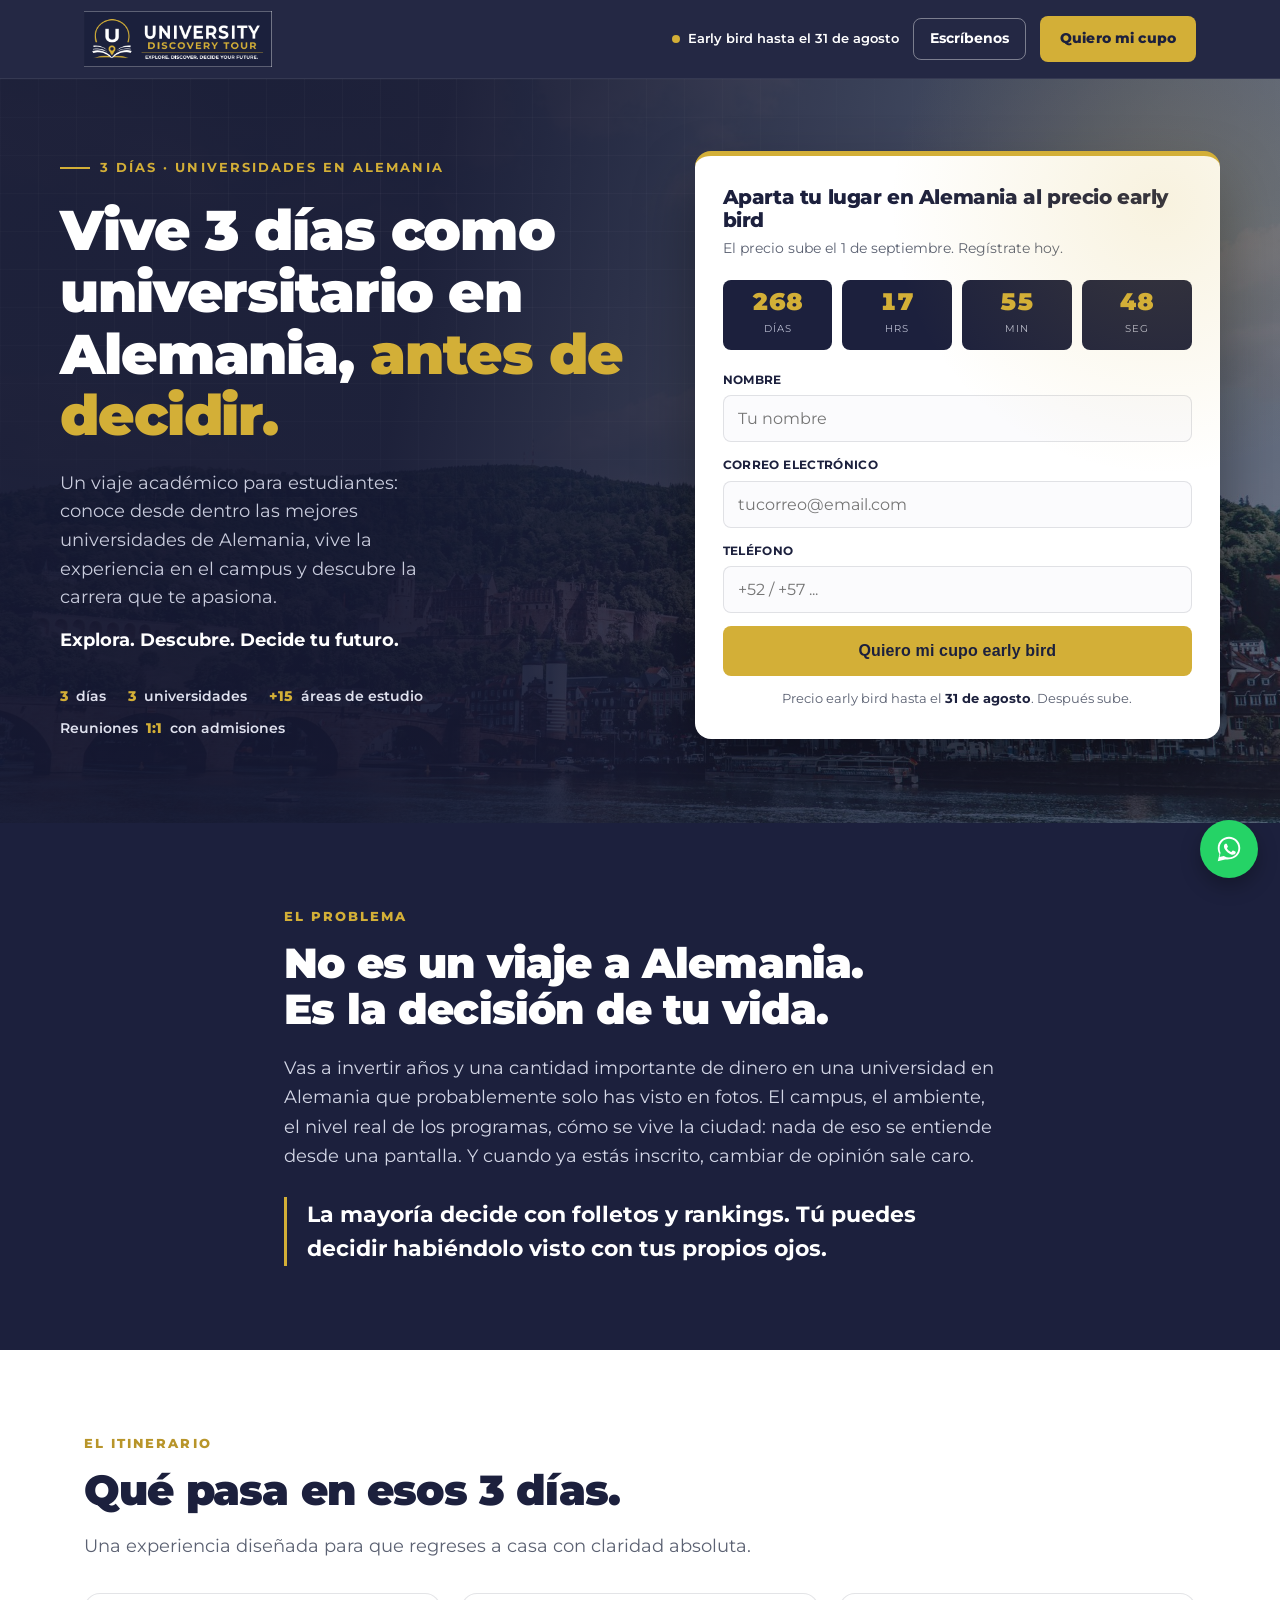
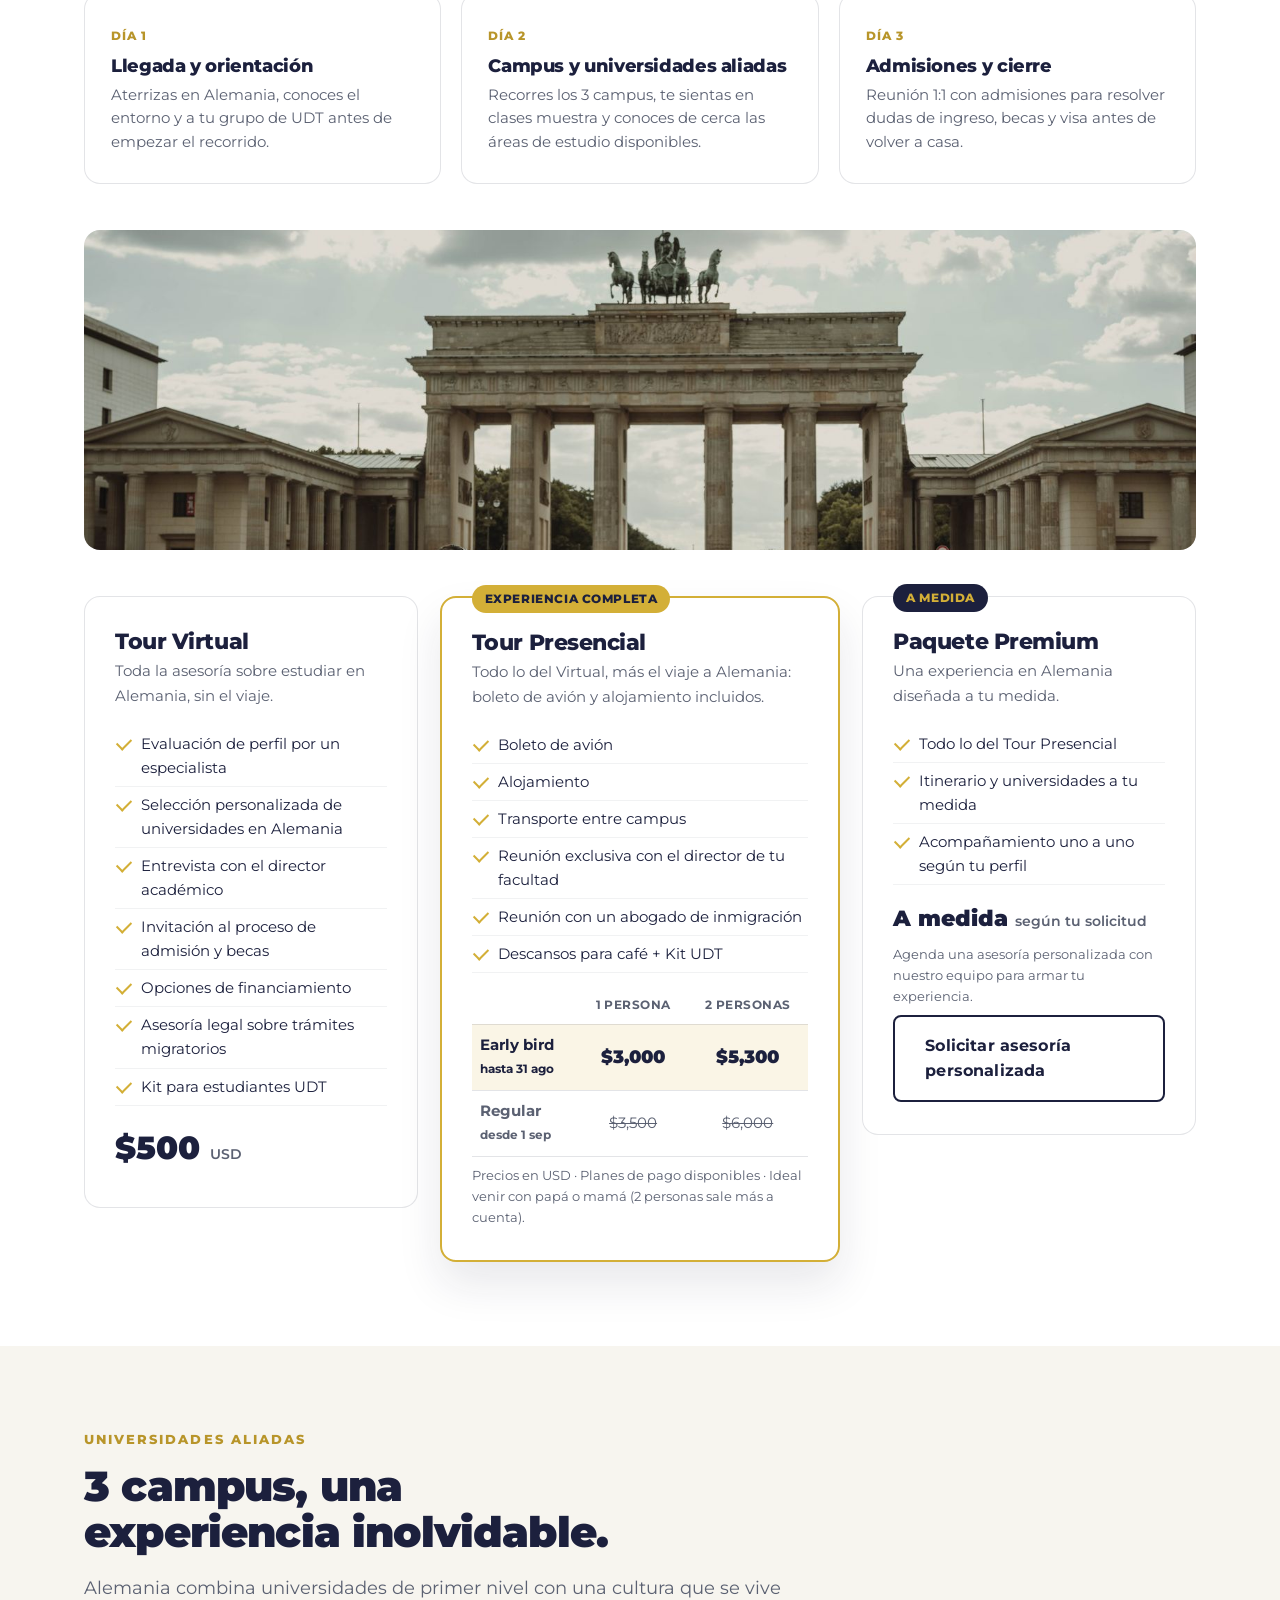
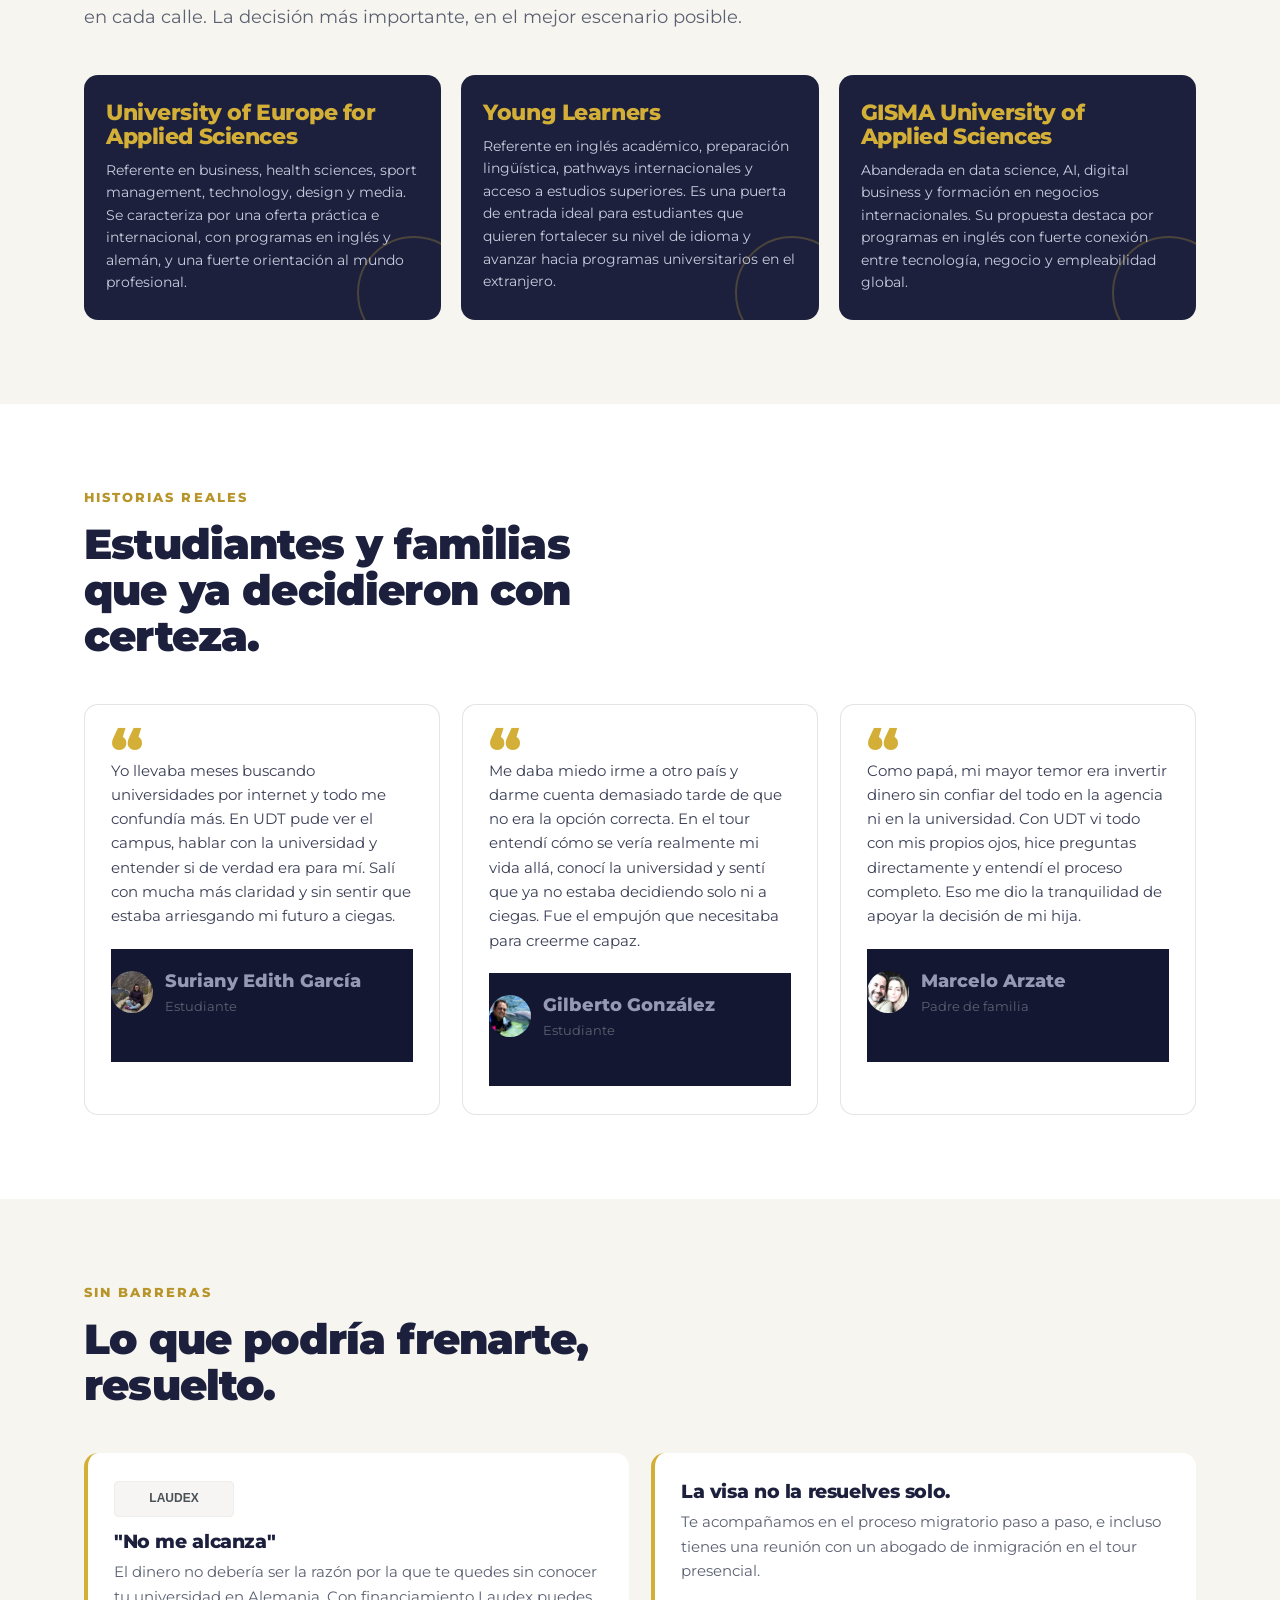
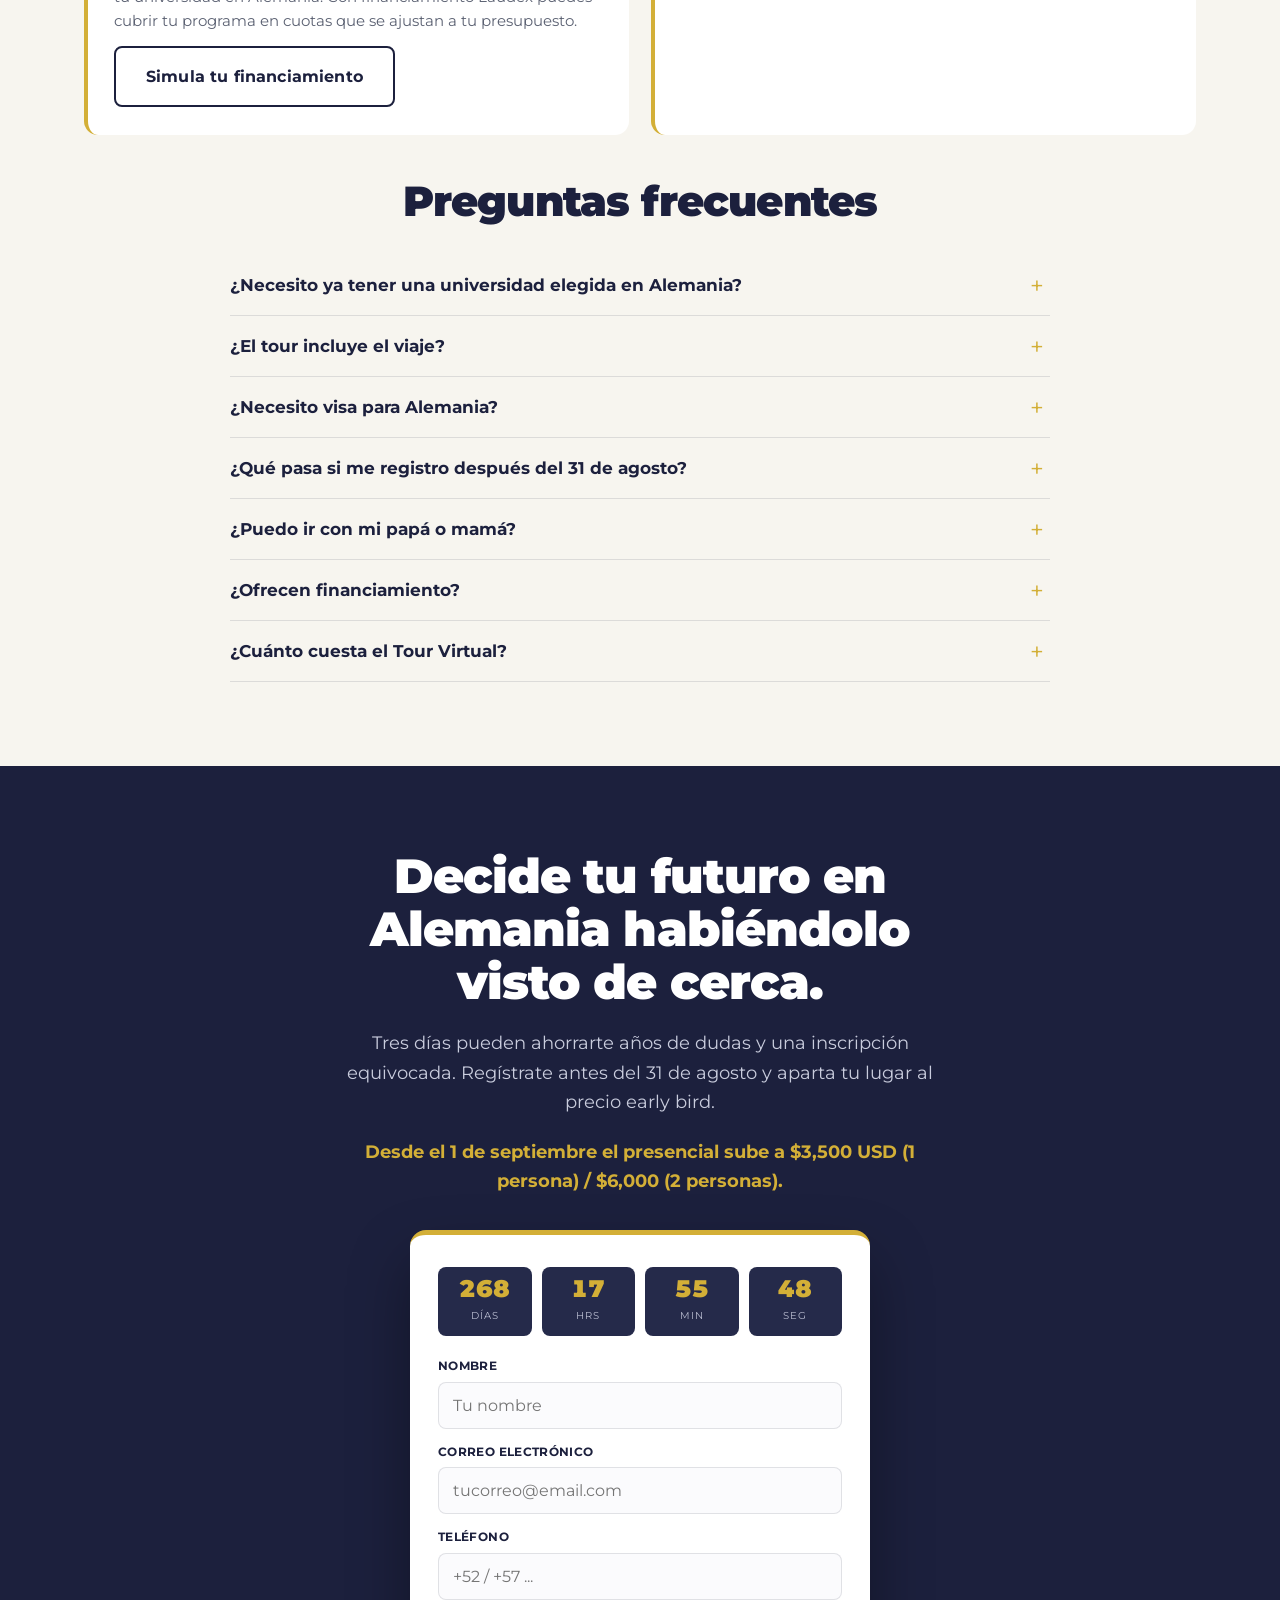
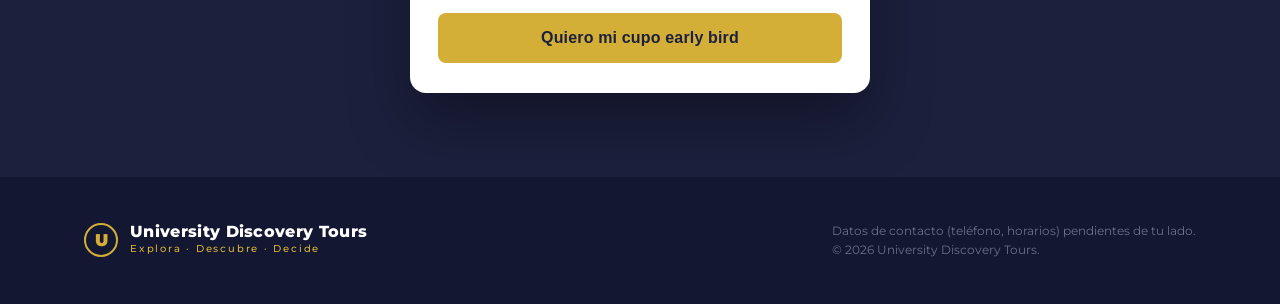
==== commit e50aa008: "Real logo, WhatsApp contact, Laudex calculator, and per-country photos - Header: real UDT logo (asse" ====
--- a/alemania.html
+++ b/alemania.html
@@ -20,11 +20,11 @@
 <header>
   <div class="wrap hd">
     <a href="#top" class="brand">
-      <span class="mk">U</span>
-      <span><b>University Discovery Tours</b><span>Explora · Descubre · Decide</span></span>
+      <img src="assets/img/logo-udt.png" alt="University Discovery Tours" class="brand-logo">
     </a>
     <div class="hd-right">
       <span class="deadline-pill"><i></i>Early bird hasta el 31 de agosto</span>
+      <a href="https://wa.me/525612972014?text=Hola%2C%20quiero%20m%C3%A1s%20informaci%C3%B3n%20sobre%20los%20tours%20de%20UDT" target="_blank" rel="noopener noreferrer" class="hd-ghost">Escríbenos</a>
       <a href="#registro" class="btn">Quiero mi cupo</a>
     </div>
   </div>
@@ -150,7 +150,7 @@
       </div>
 
       <div class="section-photo reveal">
-        <img src="assets/img/estudiantes-campus.jpg" alt="Estudiantes caminando frente a un edificio universitario" loading="lazy">
+        <img src="assets/img/alemania-cultura.jpg" alt="Puerta de Brandeburgo, Berlín" loading="lazy">
       </div>
 
       <div class="mods reveal">
@@ -285,6 +285,7 @@
             Alemania. Con financiamiento Laudex puedes cubrir tu programa en cuotas que se ajustan
             a tu presupuesto.
           </p>
+          <a href="https://www.laudex.mx/university-discovery-tour" target="_blank" rel="noopener noreferrer" data-laudex-trigger class="btn btn-ghost laudex-trigger">Simula tu financiamiento</a>
         </article>
         <article class="ocard">
           <h3>La visa no la resuelves solo.</h3>
--- a/css/style.css
+++ b/css/style.css
@@ -69,7 +69,7 @@
   border-bottom: 1px solid rgba(255, 255, 255, .08);
 }
 
-.hd { display: flex; align-items: center; justify-content: space-between; height: 66px; }
+.hd { display: flex; align-items: center; justify-content: space-between; height: 78px; }
 .brand { display: flex; align-items: center; gap: 12px; color: #fff; text-decoration: none; }
 .brand .mk {
   width: 34px; height: 34px; border: 2px solid var(--gold); border-radius: 50%;
@@ -78,11 +78,78 @@
 }
 .brand b { font-weight: 800; font-size: 1rem; letter-spacing: .02em; line-height: 1.05; display: block; }
 .brand span > span { display: block; font-weight: 500; font-size: .62rem; letter-spacing: .18em; color: var(--gold); }
-.hd-right { display: flex; align-items: center; gap: 18px; }
+.brand-logo { height: 56px; width: auto; display: block; }
+.hd-right { display: flex; align-items: center; gap: 14px; }
 .deadline-pill { color: #fff; font-size: .8rem; font-weight: 600; display: flex; align-items: center; gap: 8px; }
 .deadline-pill i { width: 8px; height: 8px; background: var(--gold); border-radius: 50%; display: inline-block; animation: pulse 1.8s infinite; }
 @keyframes pulse { 0%, 100% { opacity: 1; } 50% { opacity: .35; } }
 .hd .btn { padding: 11px 20px; font-size: .9rem; }
+.hd-ghost {
+  display: inline-flex; align-items: center; gap: 6px; background: transparent; color: #fff;
+  border: 1.5px solid rgba(255, 255, 255, .4); padding: 9px 16px; font-size: .85rem; font-weight: 700;
+  border-radius: 8px; text-decoration: none; transition: border-color .15s ease, background .15s ease;
+}
+.hd-ghost:hover { border-color: var(--gold); background: rgba(255, 255, 255, .06); }
+
+/* ---------- Botón flotante de WhatsApp (inyectado por js/main.js) ---------- */
+
+.wa-float {
+  position: fixed; right: 22px; bottom: 22px; z-index: 60;
+  width: 58px; height: 58px; border-radius: 50%;
+  background: #25D366; display: grid; place-items: center;
+  box-shadow: 0 8px 20px rgba(0, 0, 0, .28);
+  text-decoration: none; animation: wa-pulse 2.4s ease-in-out infinite;
+  transition: transform .15s ease;
+}
+.wa-float:hover { transform: scale(1.07); }
+.wa-float svg { width: 30px; height: 30px; display: block; }
+
+@keyframes wa-pulse {
+  0%, 100% { box-shadow: 0 8px 20px rgba(0, 0, 0, .28), 0 0 0 0 rgba(37, 211, 102, .45); }
+  50% { box-shadow: 0 8px 20px rgba(0, 0, 0, .28), 0 0 0 10px rgba(37, 211, 102, 0); }
+}
+
+@media (max-width: 540px) {
+  .wa-float { right: 16px; bottom: 16px; width: 52px; height: 52px; }
+  .wa-float svg { width: 26px; height: 26px; }
+}
+
+/* ---------- Modal calculadora Laudex (inyectado por js/main.js) ---------- */
+
+.laudex-trigger { display: inline-flex; margin-top: 12px; }
+
+.modal-overlay {
+  position: fixed; inset: 0; z-index: 100; background: rgba(20, 23, 49, .72);
+  display: flex; align-items: center; justify-content: center; padding: 24px;
+  opacity: 0; pointer-events: none; transition: opacity .2s ease;
+}
+.modal-overlay.open { opacity: 1; pointer-events: auto; }
+
+.modal-box {
+  position: relative; width: 100%; max-width: 1100px; height: 95vh; max-height: 980px;
+  background: #fff; border-radius: 16px; overflow: hidden; box-shadow: 0 30px 70px rgba(0, 0, 0, .4);
+  display: flex; flex-direction: column;
+  transform: translateY(16px); transition: transform .2s ease;
+}
+.modal-overlay.open .modal-box { transform: translateY(0); }
+
+.modal-head {
+  display: flex; align-items: center; justify-content: space-between;
+  padding: 16px 20px; border-bottom: 1px solid var(--line); background: var(--cream);
+}
+.modal-head p { margin: 0; font-size: .85rem; color: var(--muted); padding-right: 16px; }
+.modal-close {
+  flex-shrink: 0; width: 32px; height: 32px; border-radius: 50%; border: none;
+  background: var(--navy); color: #fff; font-size: 1.1rem; font-weight: 700; cursor: pointer;
+  display: grid; place-items: center; line-height: 1;
+}
+.modal-close:hover { background: var(--gold-deep); }
+.modal-box iframe { flex: 1; width: 100%; border: 0; }
+
+@media (max-width: 640px) {
+  .modal-overlay { padding: 0; }
+  .modal-box { max-width: none; width: 100%; height: 100vh; max-height: none; border-radius: 0; }
+}
 
 /* ---------- Hero ---------- */
 
@@ -228,9 +295,7 @@
 
 .dcard--photo {
   min-height: 240px; display: flex; flex-direction: column; justify-content: flex-end;
-  background:
-    linear-gradient(180deg, rgba(28, 32, 61, .1) 0%, rgba(20, 23, 49, .92) 78%),
-    url('../assets/img/destino-espana.jpg') center / cover no-repeat;
+  background-size: cover; background-position: center; background-repeat: no-repeat;
 }
 .dcard--photo:after { display: none; }
 
@@ -280,7 +345,7 @@
 .tcard p { font-size: .95rem; color: #3a3f55; margin-bottom: 20px; }
 .tcard .who { display: flex; align-items: center; gap: 12px; border-top: 1px solid var(--line); padding-top: 16px; }
 .tcard .av { width: 42px; height: 42px; border-radius: 50%; object-fit: cover; flex-shrink: 0; }
-.tcard .who b { display: block; font-size: .95rem; font-style: normal; }
+.tcard .who b { display: block; font-size: 1.15rem; font-weight: 800; font-style: normal; }
 .tcard .who small { color: var(--muted); font-size: .8rem; }
 
 /* objeciones + faq */
@@ -331,6 +396,11 @@
   .hd-right .deadline-pill { display: none; }
 }
 
+@media (max-width: 640px) {
+  .hd-right .hd-ghost { display: none; }
+  .brand-logo { height: 44px; }
+}
+
 @media (max-width: 540px) {
   .dgrid { grid-template-columns: 1fr; }
   .hd .btn { padding: 9px 14px; font-size: .82rem; }
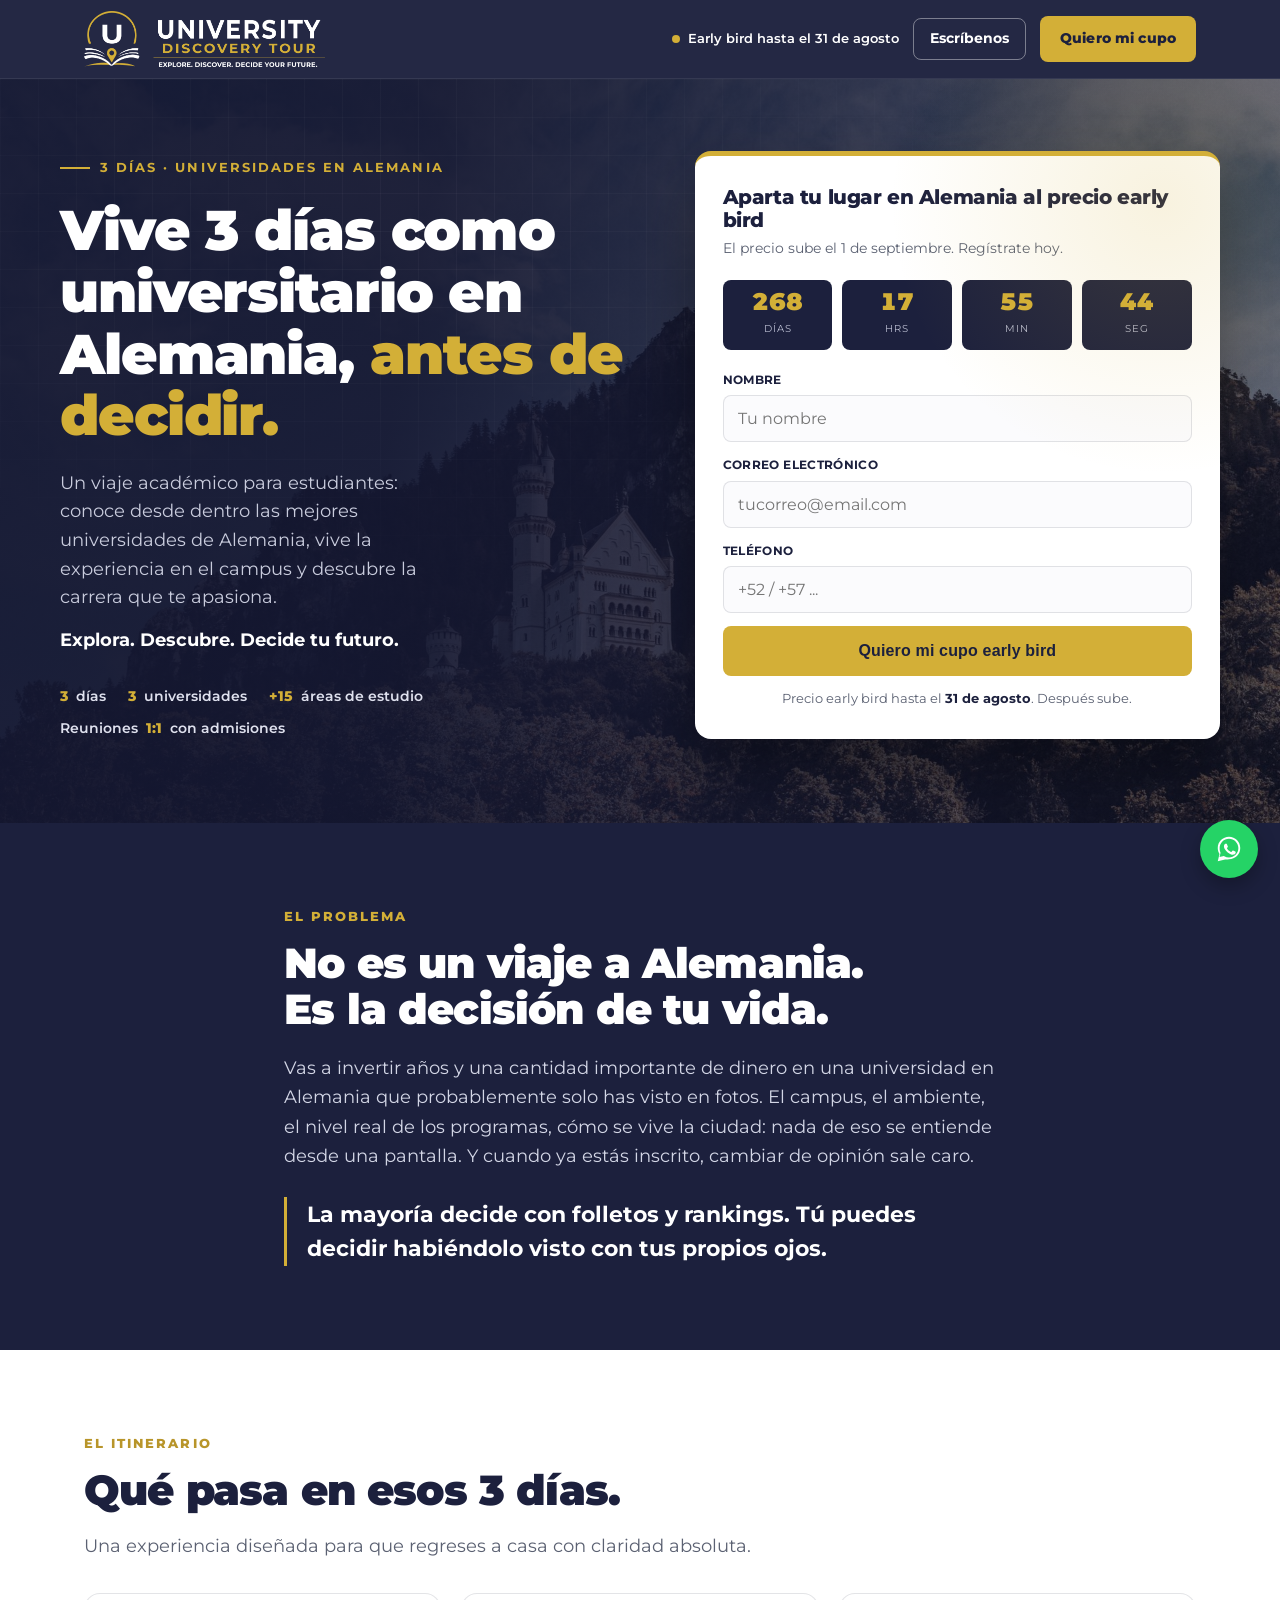
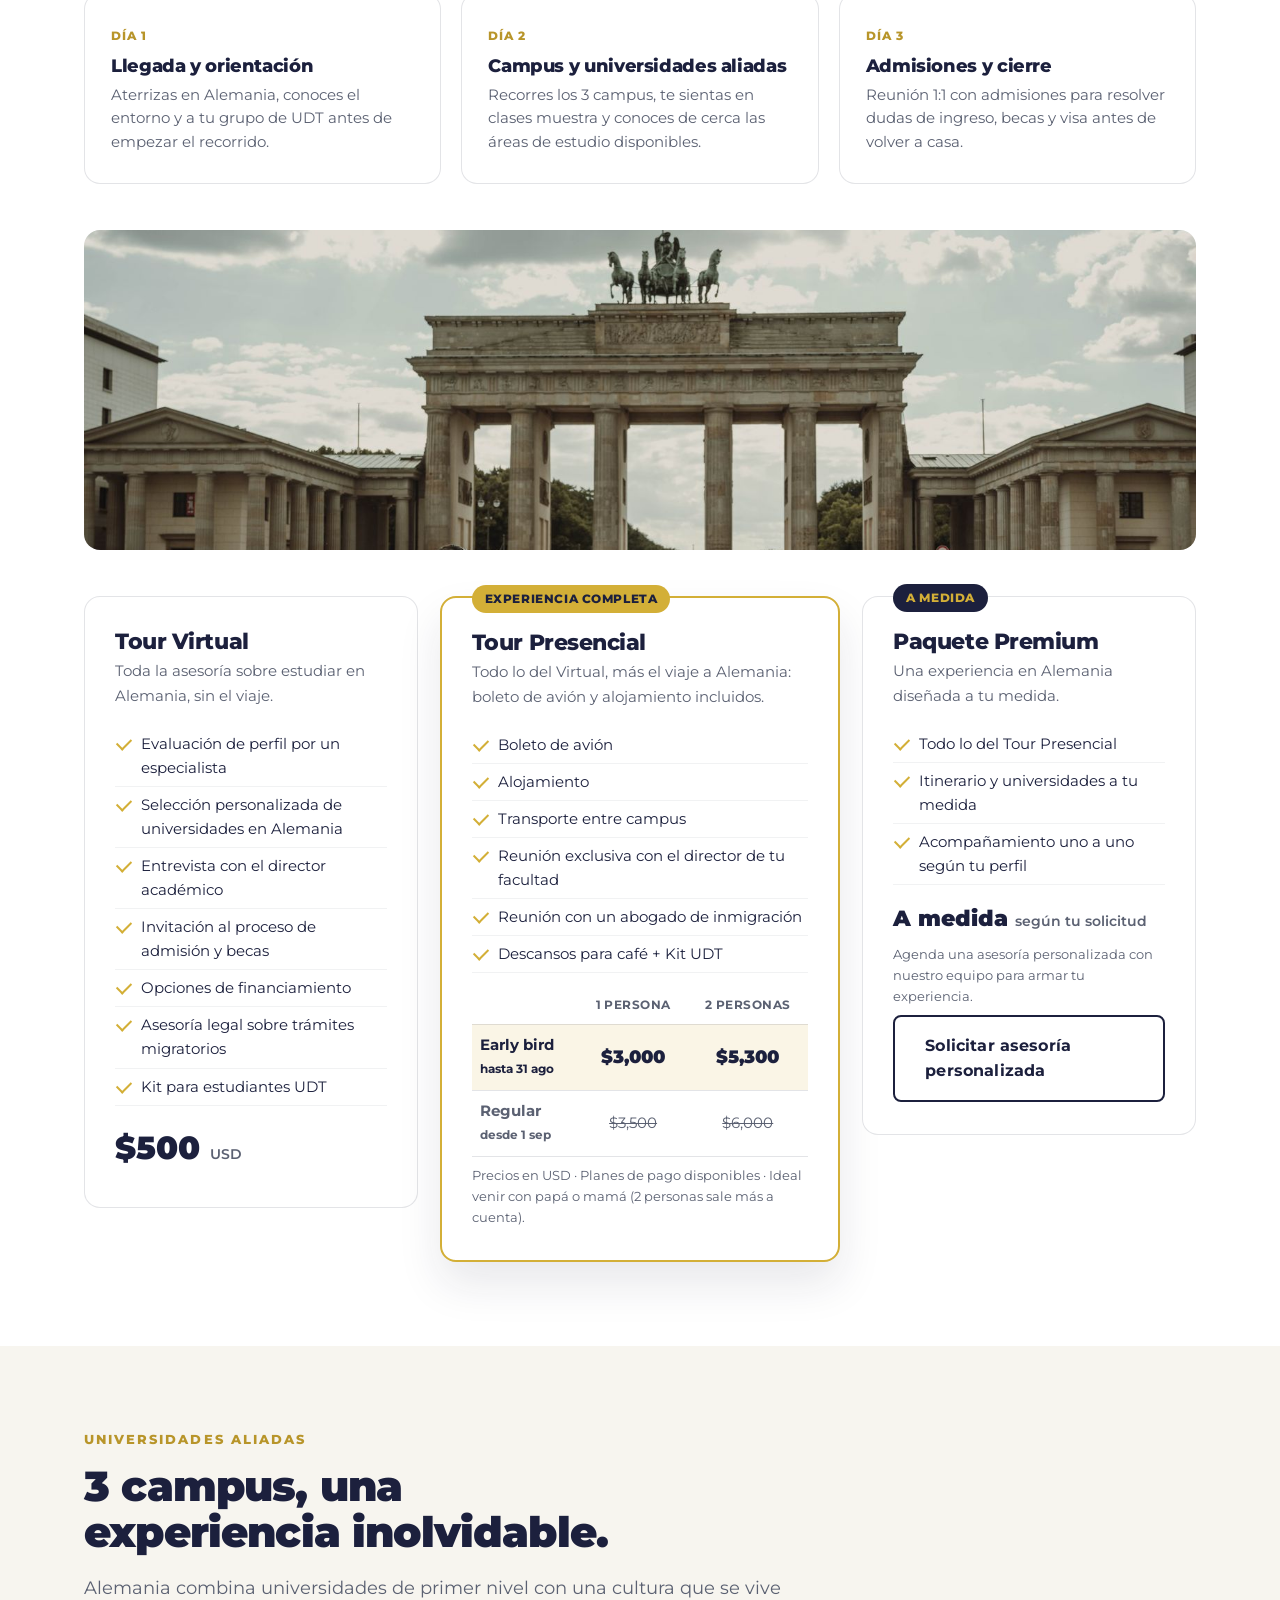
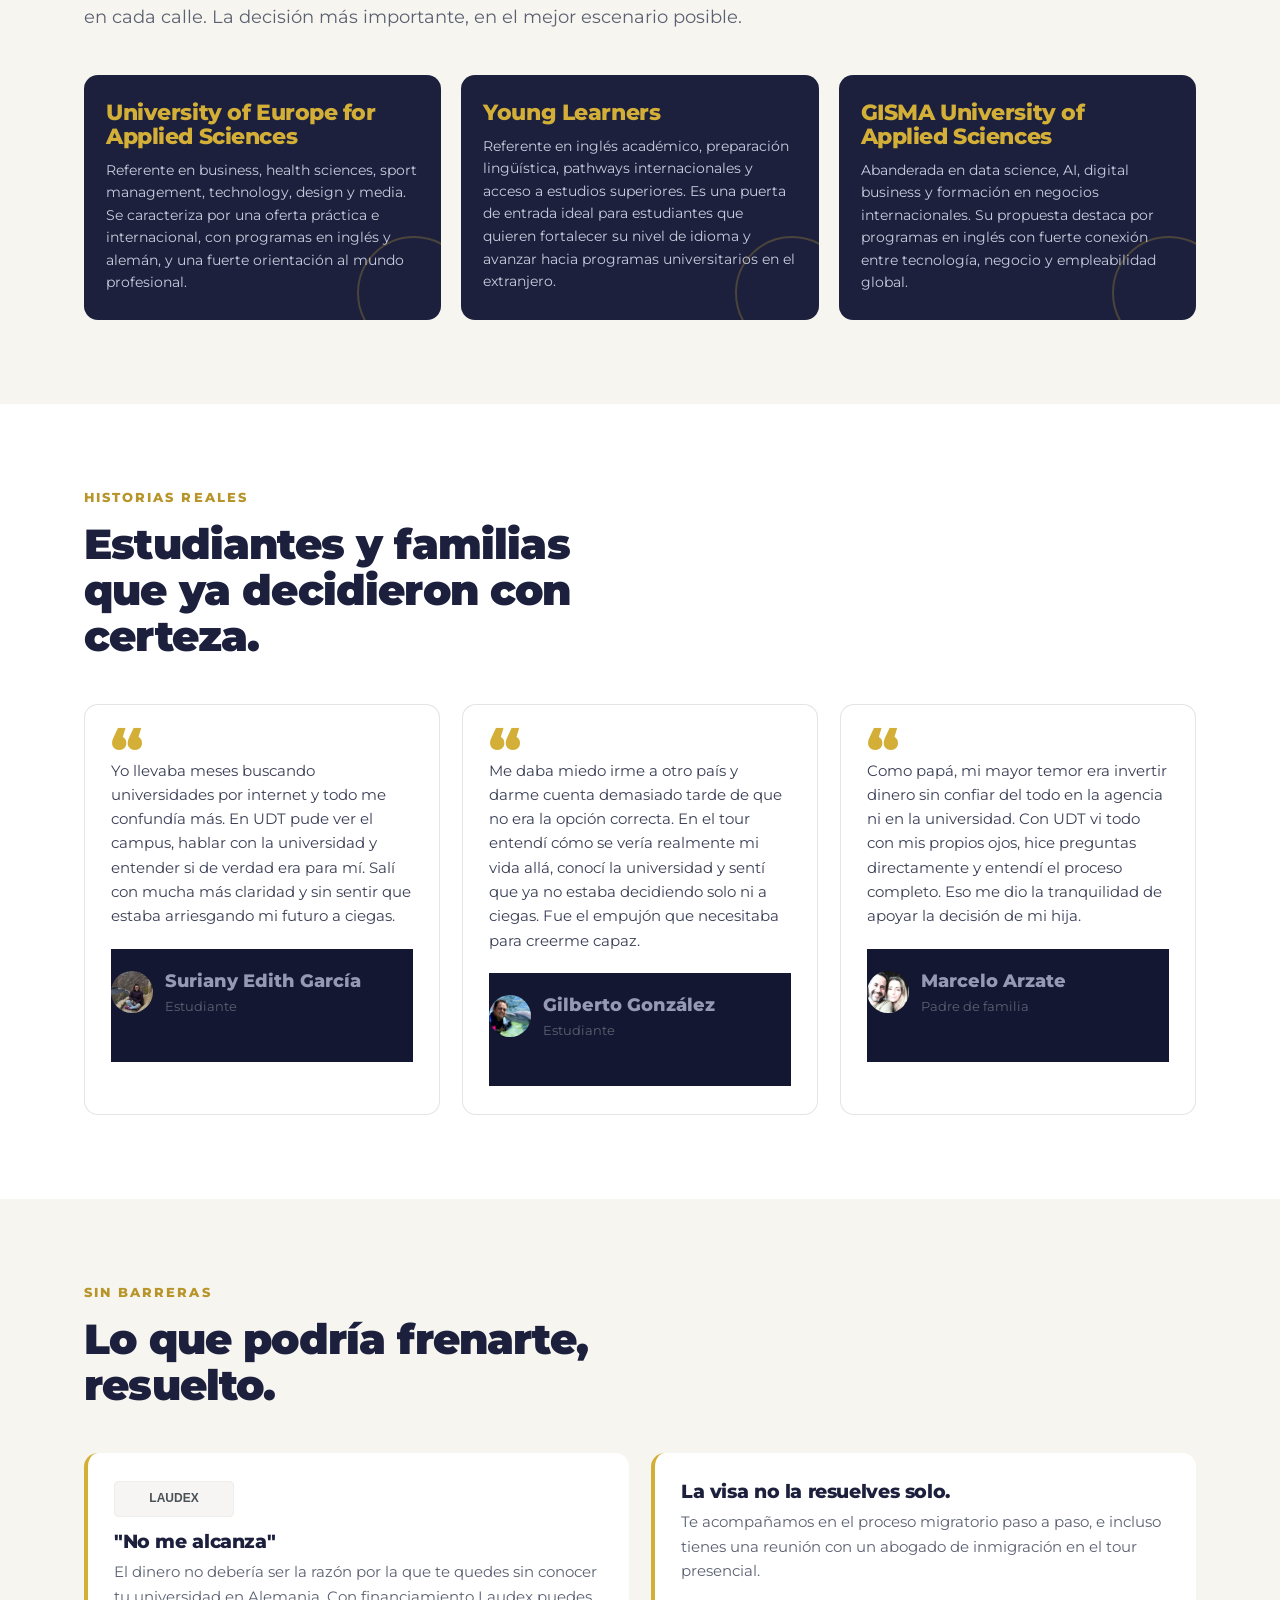
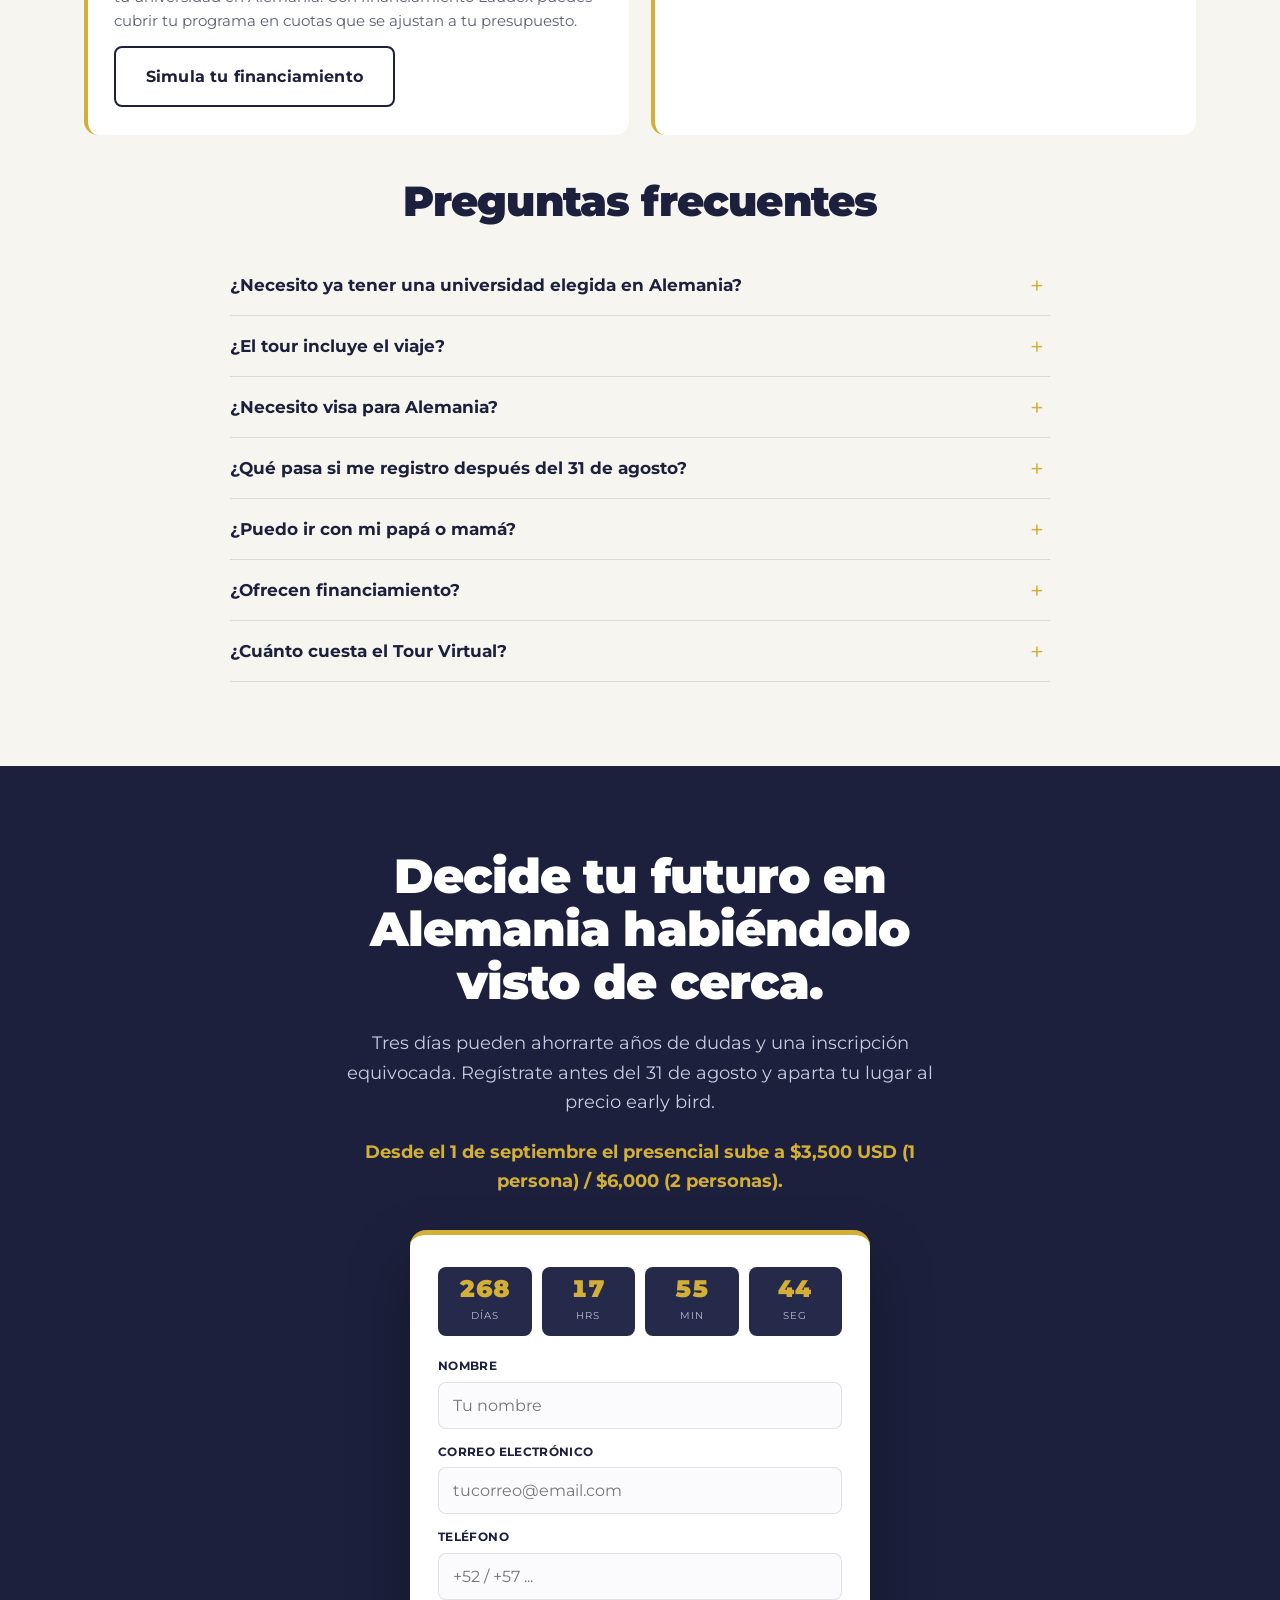
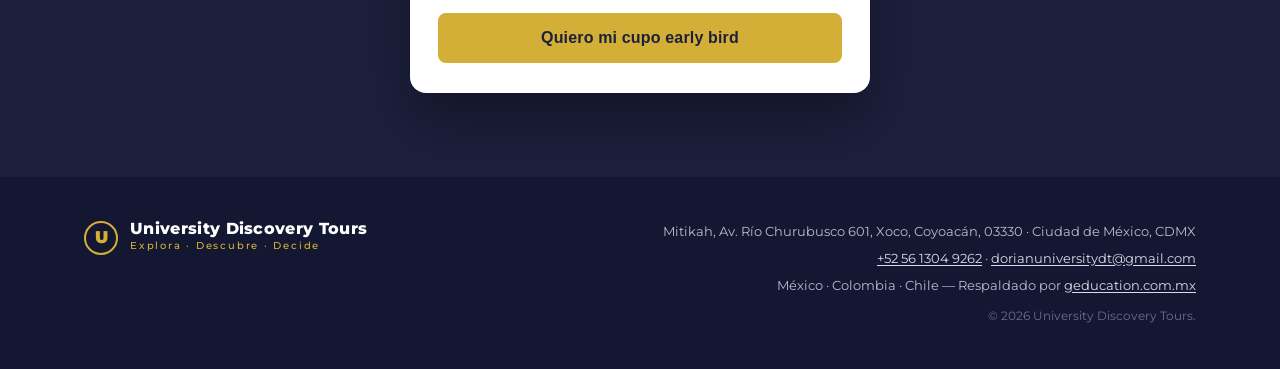
==== commit 1b915d72: "Final logo, favicon, iconic destination photos, and real footer contact - Header logo: installed the" ====
--- a/alemania.html
+++ b/alemania.html
@@ -386,7 +386,12 @@
 <footer>
   <div class="wrap ft">
     <a href="#top" class="brand"><span class="mk">U</span><span><b>University Discovery Tours</b><span>Explora · Descubre · Decide</span></span></a>
-    <div class="ft-note">Datos de contacto (teléfono, horarios) pendientes de tu lado.<br>© <span id="year"></span> University Discovery Tours.</div>
+    <div class="ft-info">
+      <p class="ft-line">Mitikah, Av. Río Churubusco 601, Xoco, Coyoacán, 03330 · Ciudad de México, CDMX</p>
+      <p class="ft-line"><a href="tel:+525613049262">+52 56 1304 9262</a> · <a href="mailto:dorianuniversitydt@gmail.com">dorianuniversitydt@gmail.com</a></p>
+      <p class="ft-line">México · Colombia · Chile — Respaldado por <a href="https://geducation.com.mx/" target="_blank" rel="noopener noreferrer">geducation.com.mx</a></p>
+      <p class="ft-copy">© <span id="year"></span> University Discovery Tours.</p>
+    </div>
   </div>
 </footer>
 
--- a/css/style.css
+++ b/css/style.css
@@ -379,9 +379,19 @@
 
 /* footer */
 footer { background: var(--navy-3); color: #9599b3; padding: 44px 0; font-size: .86rem; }
-.ft { display: flex; justify-content: space-between; flex-wrap: wrap; gap: 20px; align-items: center; }
+.ft { display: flex; justify-content: space-between; flex-wrap: wrap; gap: 28px; align-items: flex-start; }
 .ft .brand b { color: #fff; }
 .ft-note { font-size: .78rem; color: #6b6f8c; }
+.ft-info { text-align: right; }
+.ft-line { margin: 0 0 6px; font-size: .82rem; color: #b9bcd0; }
+.ft-line a { color: #d9dbe8; text-decoration: underline; text-underline-offset: 2px; }
+.ft-line a:hover { color: var(--gold); }
+.ft-copy { margin-top: 10px; font-size: .78rem; color: #6b6f8c; }
+
+@media (max-width: 640px) {
+  .ft { flex-direction: column; }
+  .ft-info { text-align: left; }
+}
 
 /* reveal on scroll */
 .reveal { opacity: 0; transform: translateY(24px); transition: opacity .7s ease, transform .7s ease; }
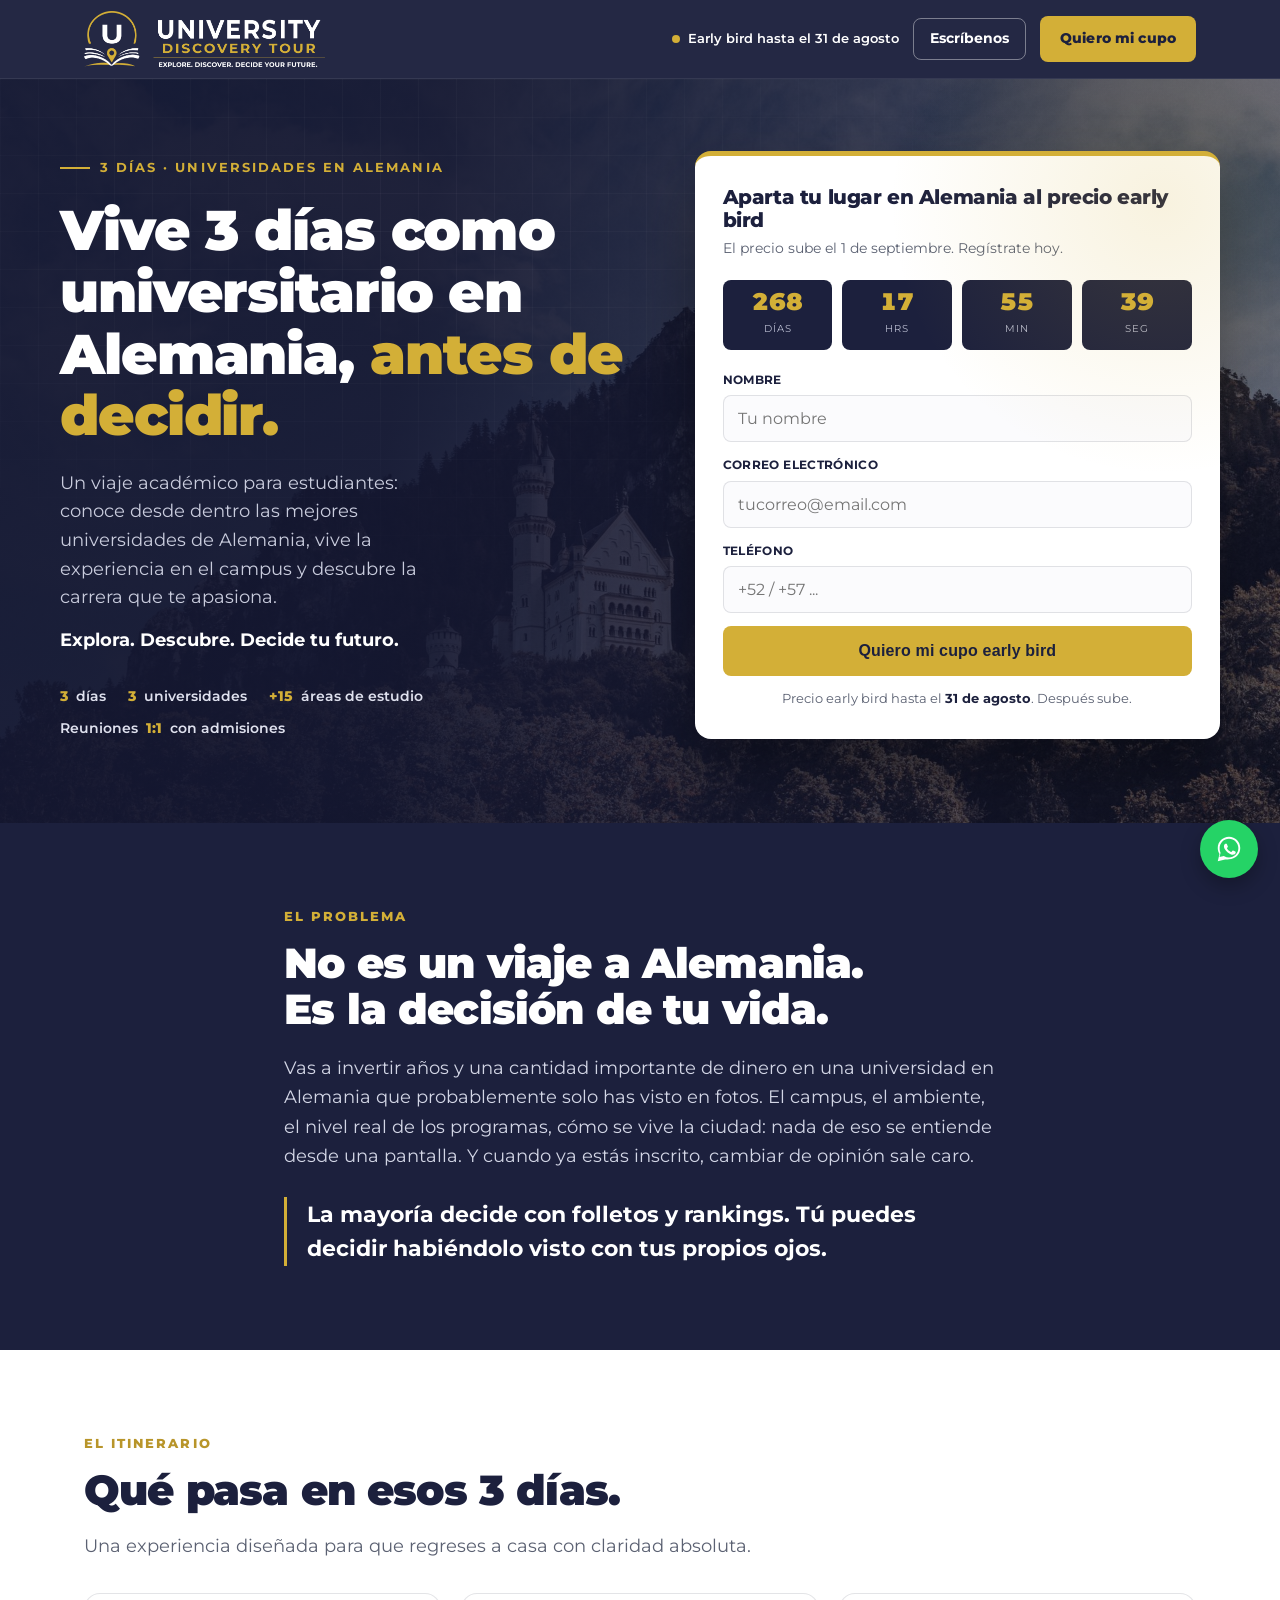
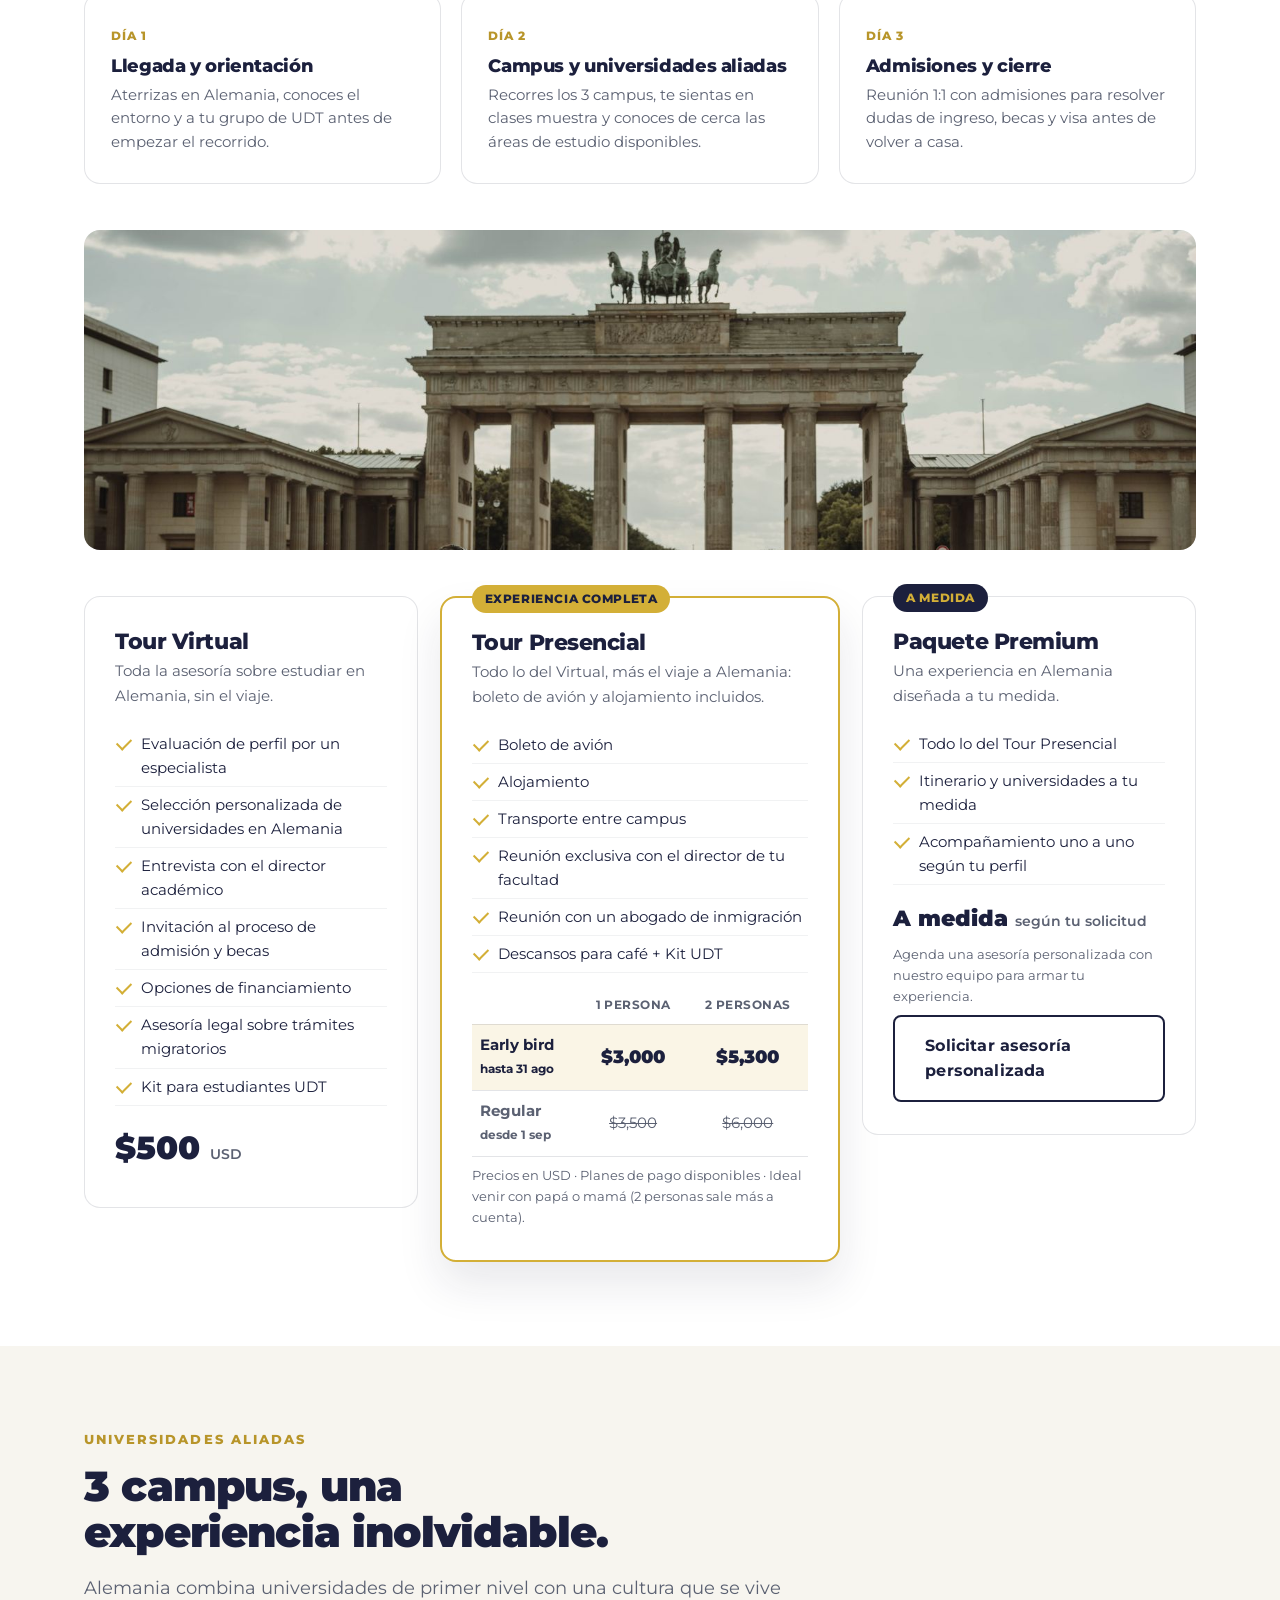
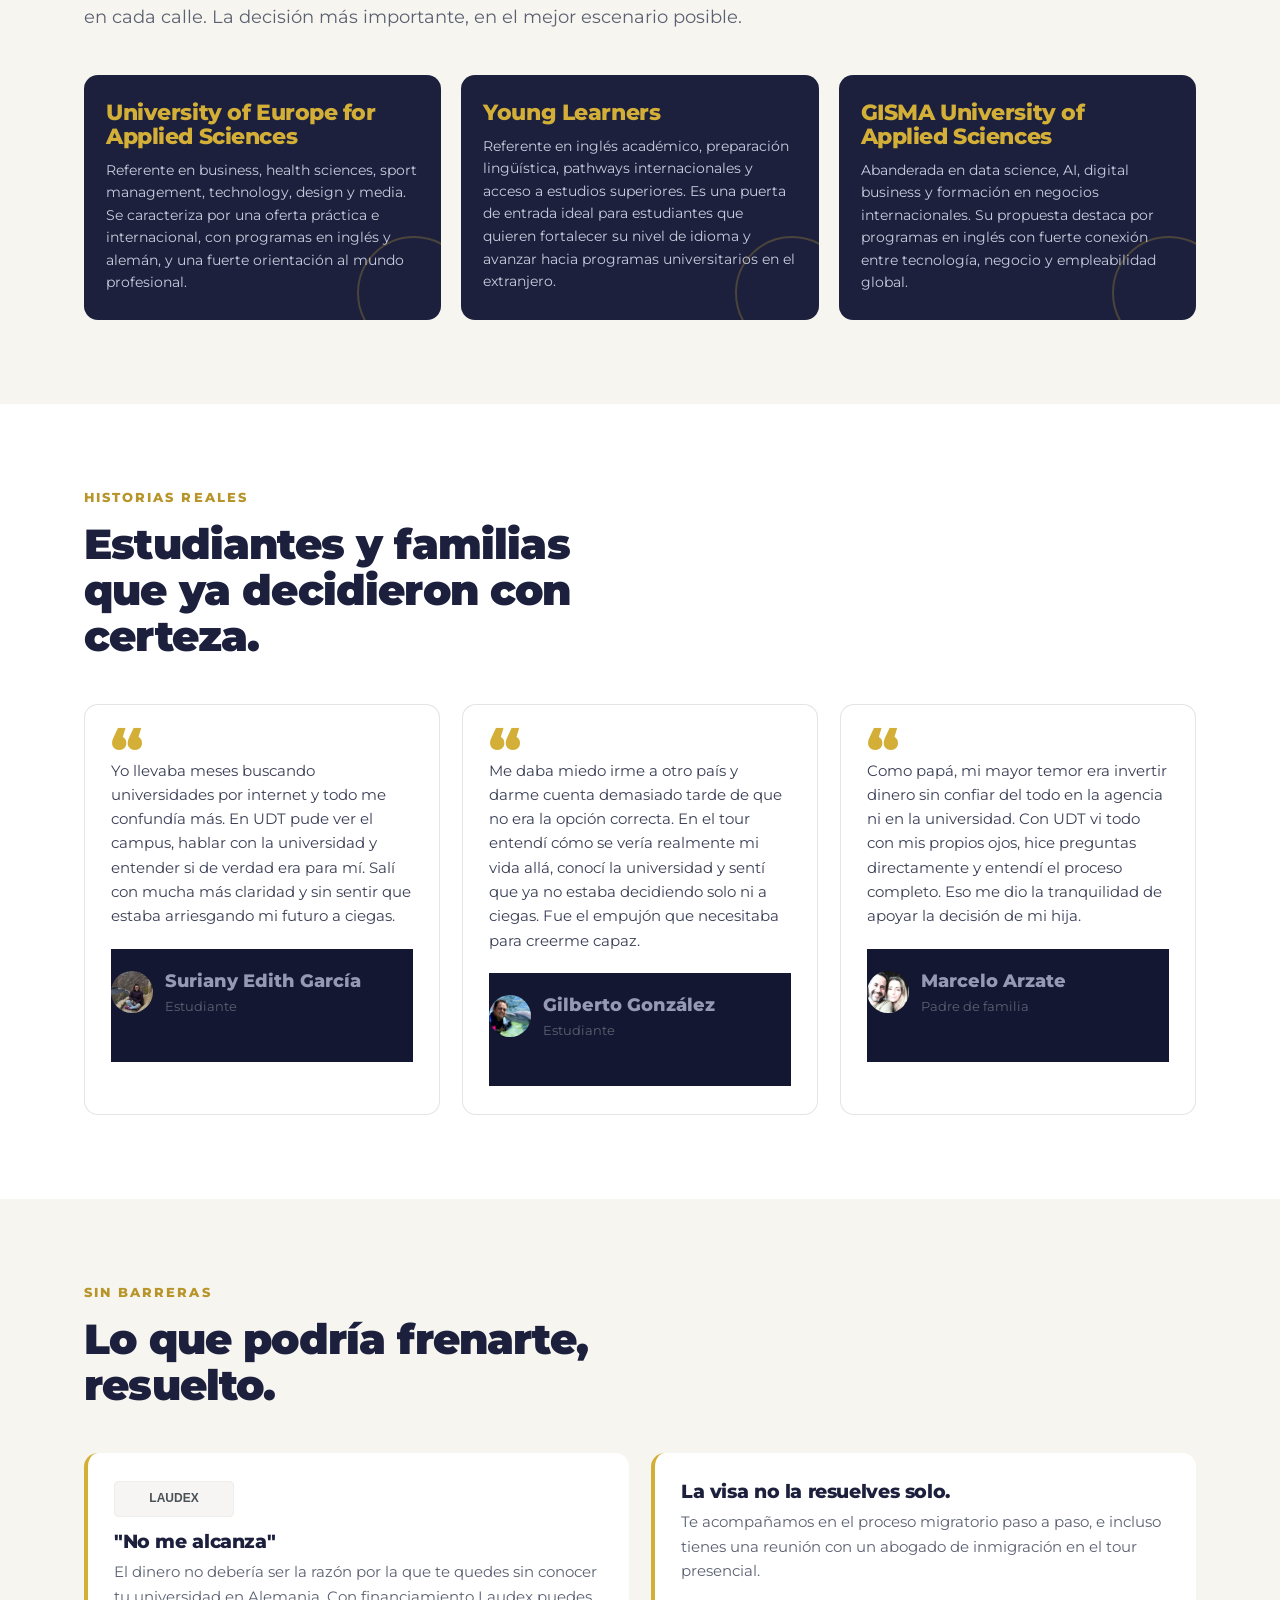
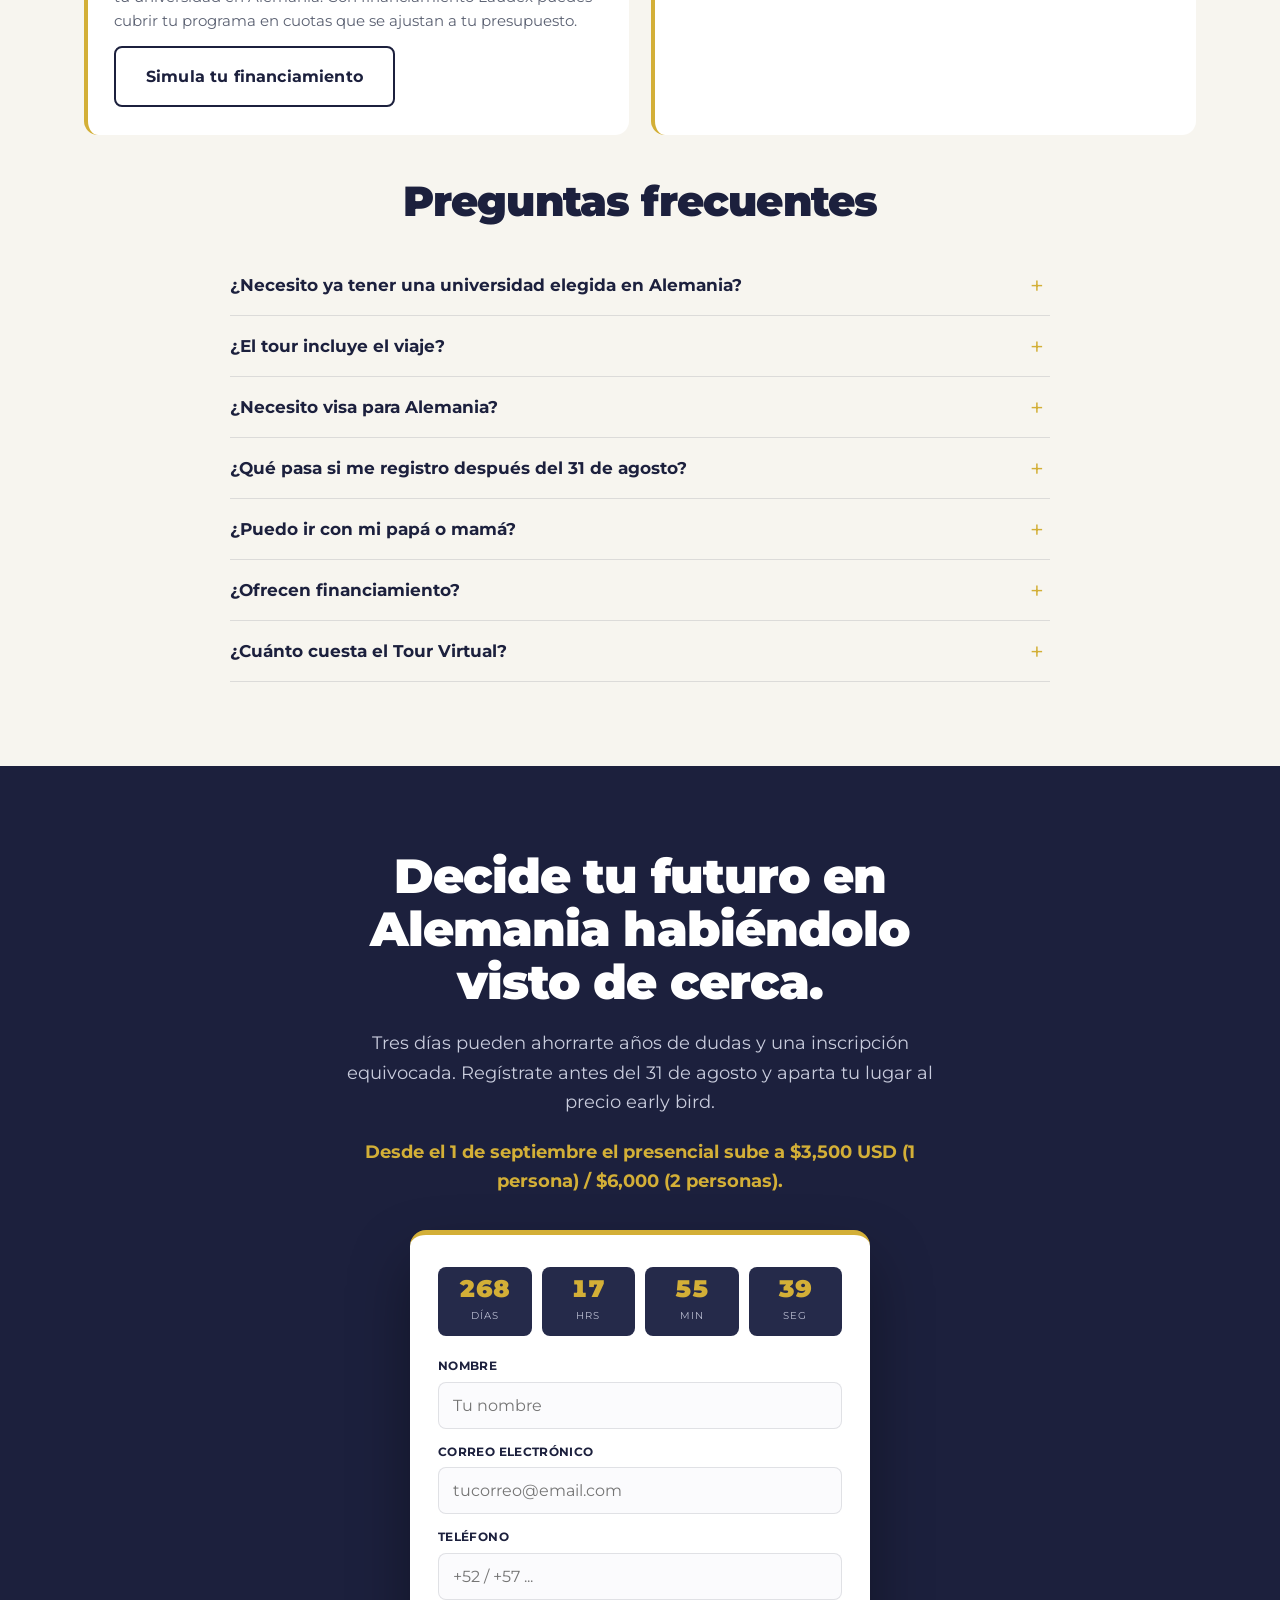
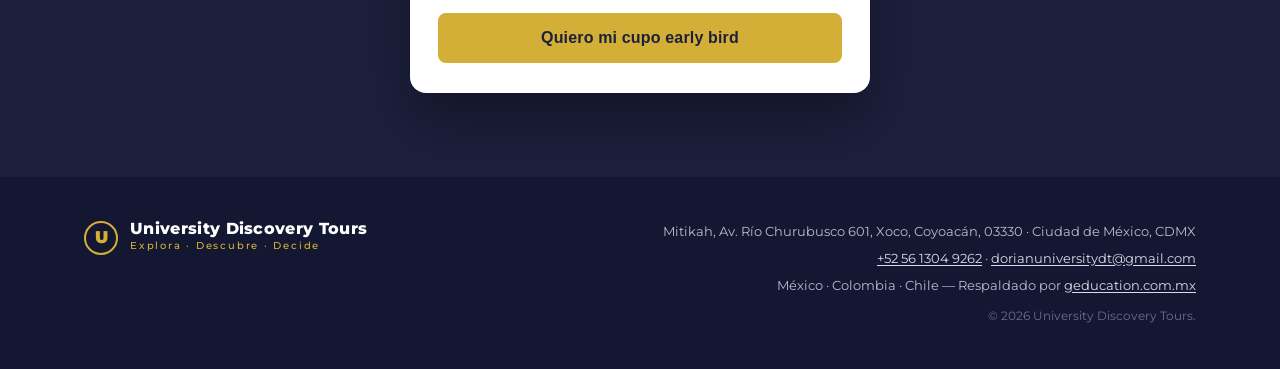
==== commit b93f0b92: "Unify WhatsApp number, Madrid photo, and clickable Destinos cards - WhatsApp number unified to +52 5" ====
--- a/alemania.html
+++ b/alemania.html
@@ -24,7 +24,7 @@
     </a>
     <div class="hd-right">
       <span class="deadline-pill"><i></i>Early bird hasta el 31 de agosto</span>
-      <a href="https://wa.me/525612972014?text=Hola%2C%20quiero%20m%C3%A1s%20informaci%C3%B3n%20sobre%20los%20tours%20de%20UDT" target="_blank" rel="noopener noreferrer" class="hd-ghost">Escríbenos</a>
+      <a href="https://wa.me/525613049262?text=Hola%2C%20quiero%20m%C3%A1s%20informaci%C3%B3n%20sobre%20los%20tours%20de%20UDT" target="_blank" rel="noopener noreferrer" class="hd-ghost">Escríbenos</a>
       <a href="#registro" class="btn">Quiero mi cupo</a>
     </div>
   </div>
--- a/css/style.css
+++ b/css/style.css
@@ -284,7 +284,8 @@
 
 /* destinos */
 .dgrid { display: grid; grid-template-columns: repeat(4, 1fr); gap: 20px; margin-top: 44px; }
-.dcard { background: var(--navy); color: #fff; border-radius: 14px; padding: 26px 22px; position: relative; overflow: hidden; transition: transform .2s; }
+.dcard { display: block; background: var(--navy); color: #fff; border-radius: 14px; padding: 26px 22px; position: relative; overflow: hidden; transition: transform .2s, box-shadow .2s; text-decoration: none; cursor: pointer; }
+.dcard:hover { box-shadow: 0 16px 32px rgba(20, 23, 49, .35); }
 .dcard:hover { transform: translateY(-5px); }
 .dcard:after {
   content: ""; position: absolute; right: -30px; bottom: -30px; width: 110px; height: 110px;
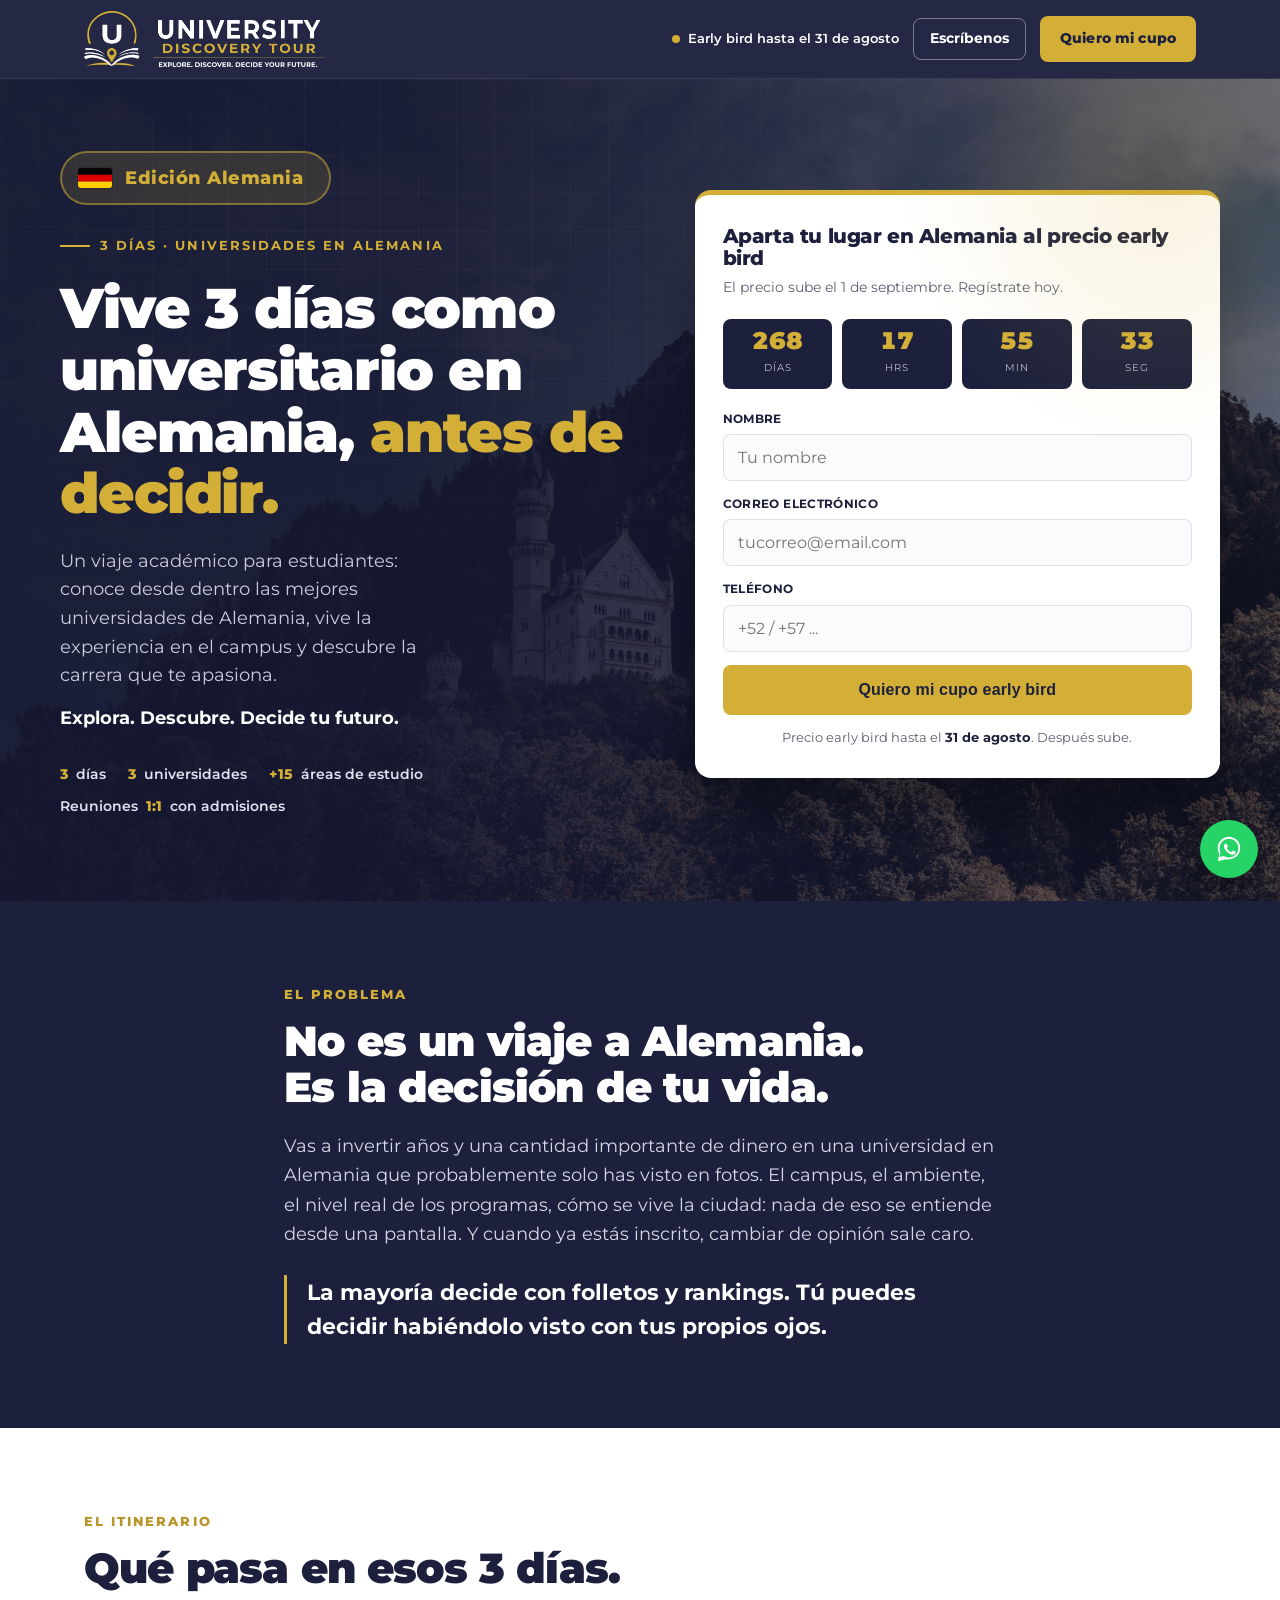
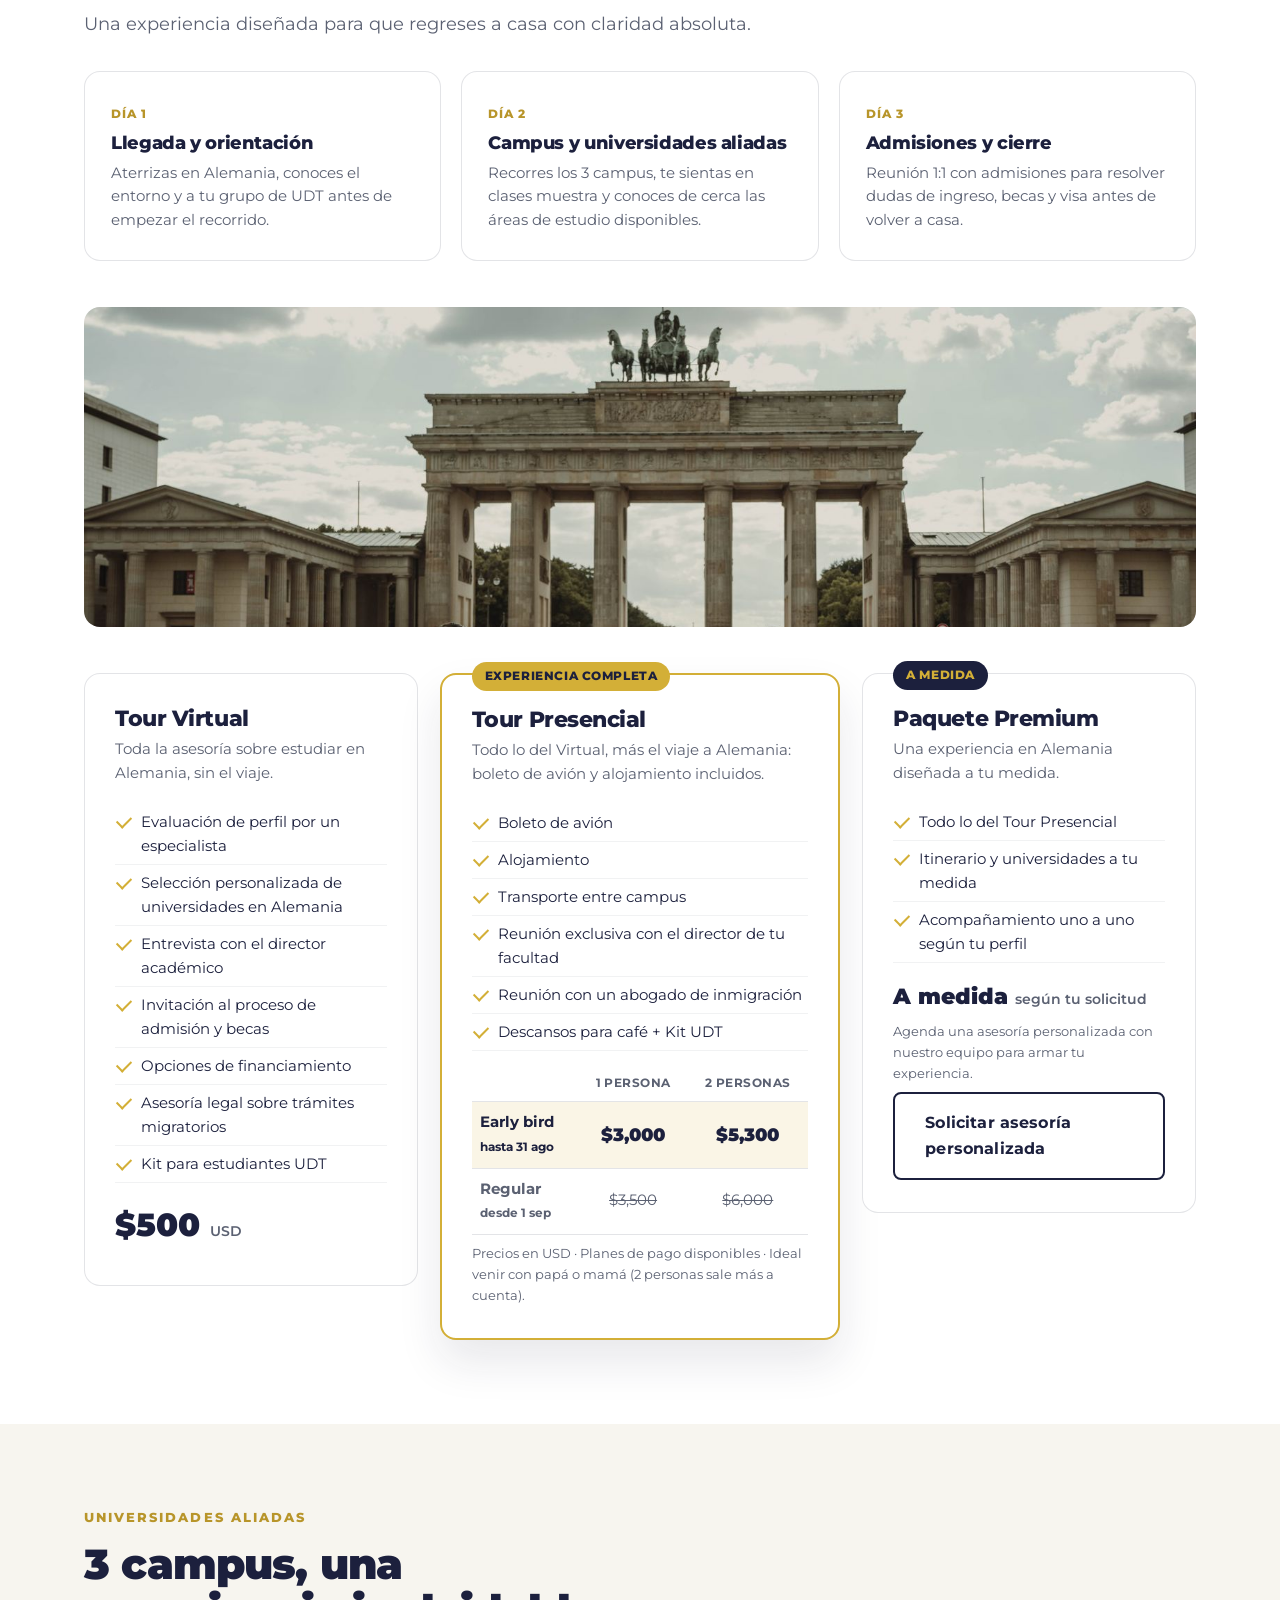
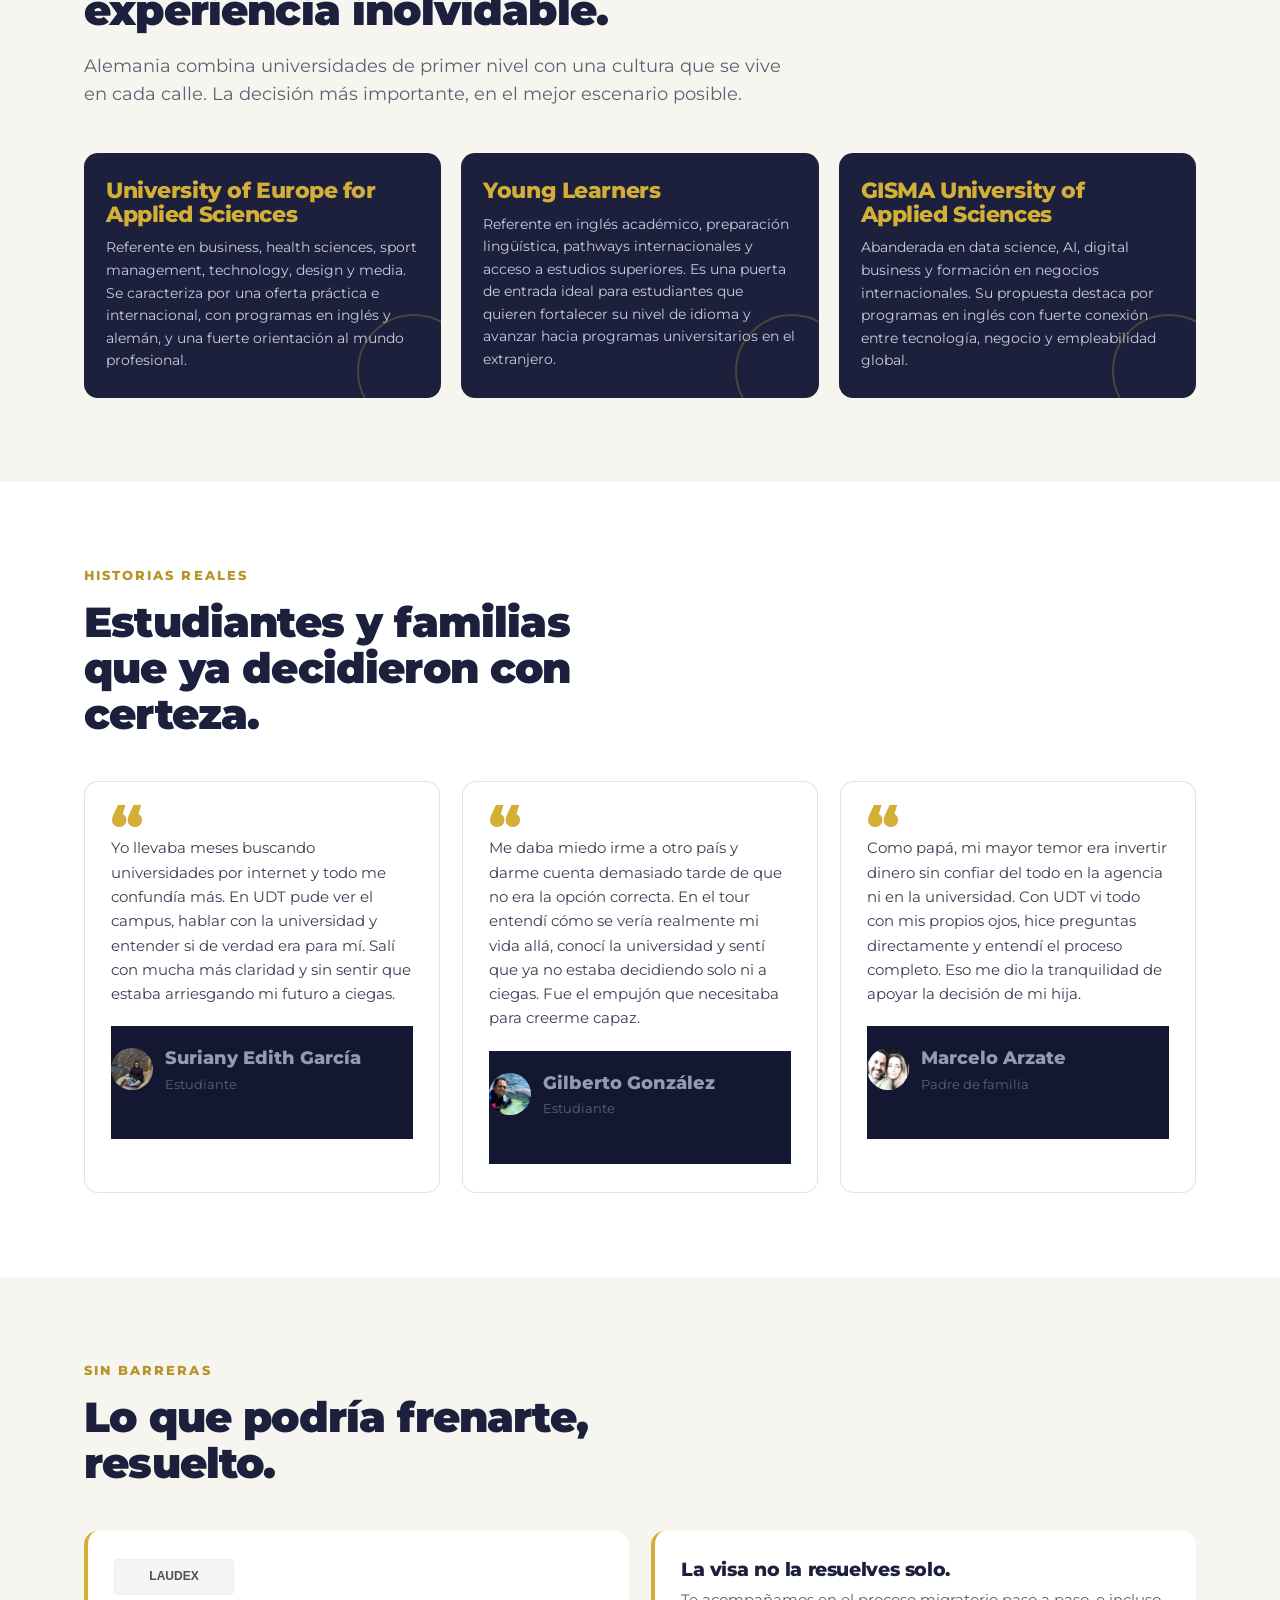
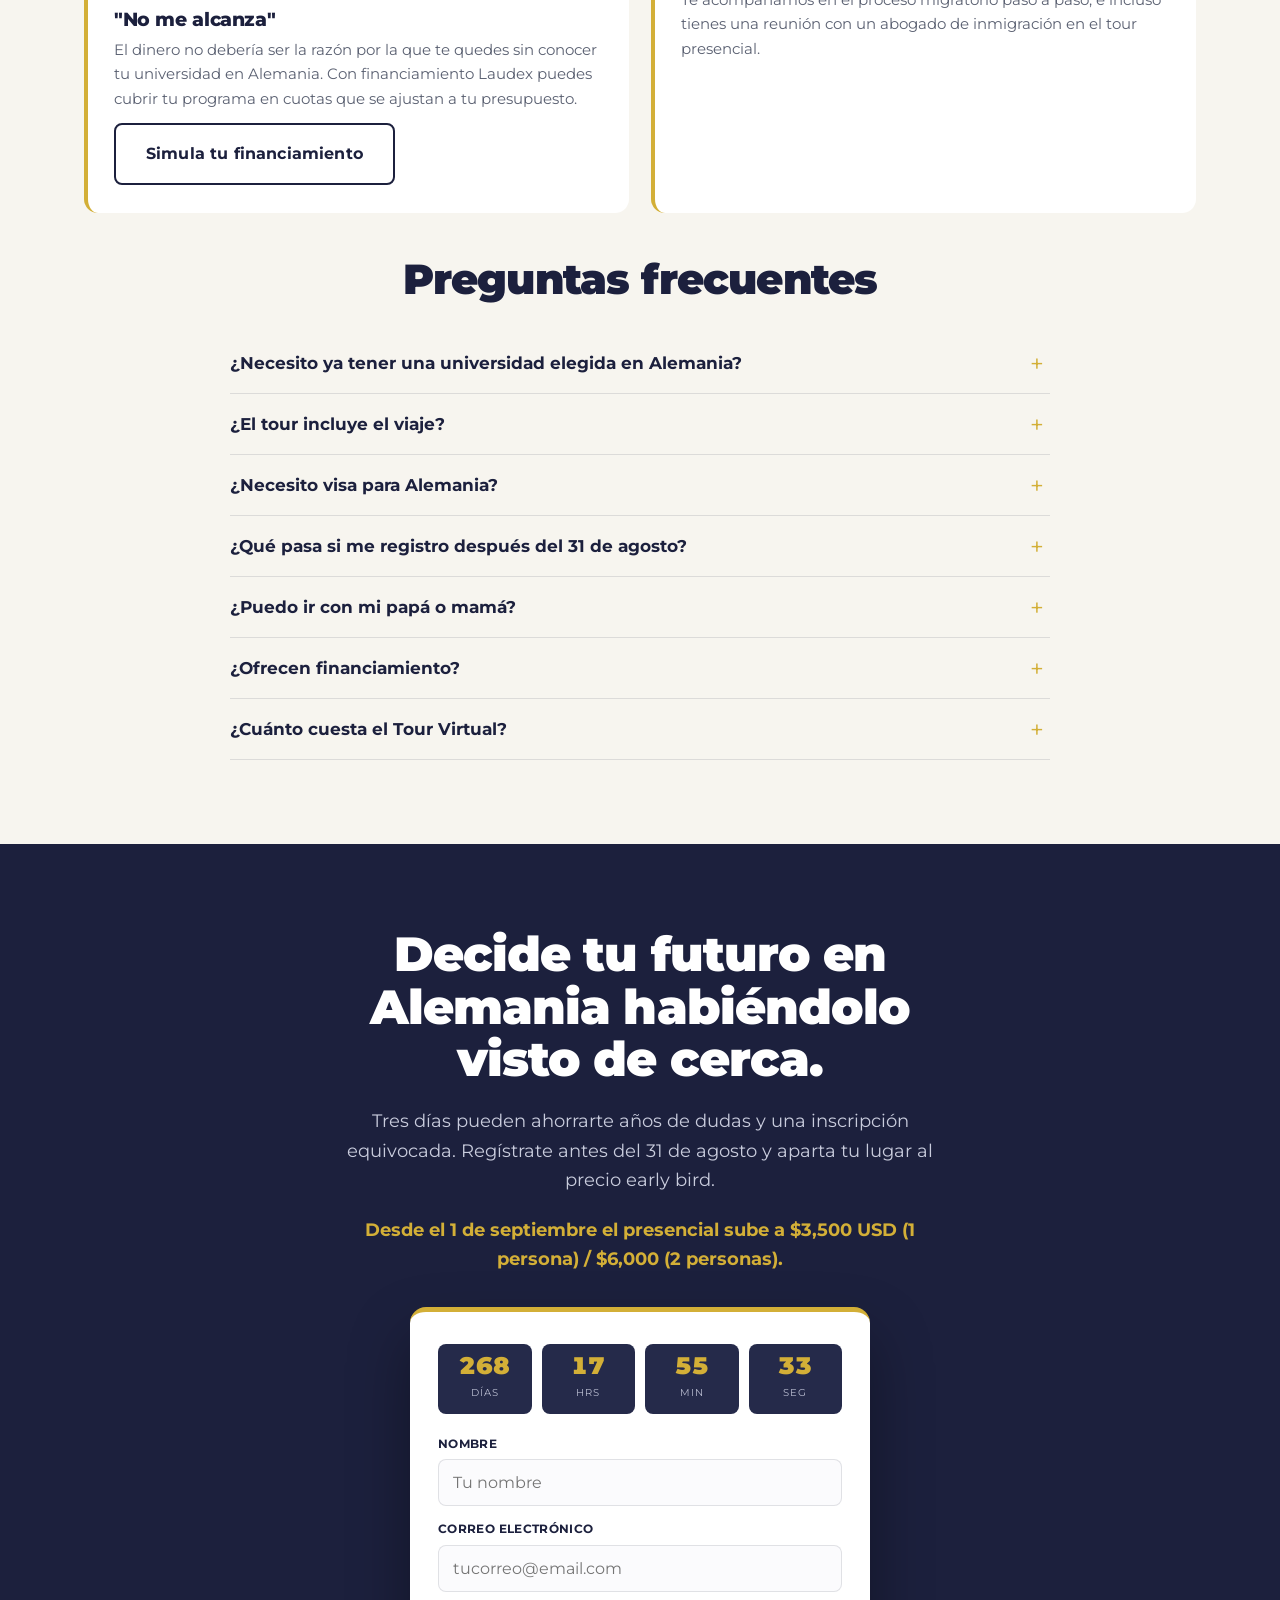
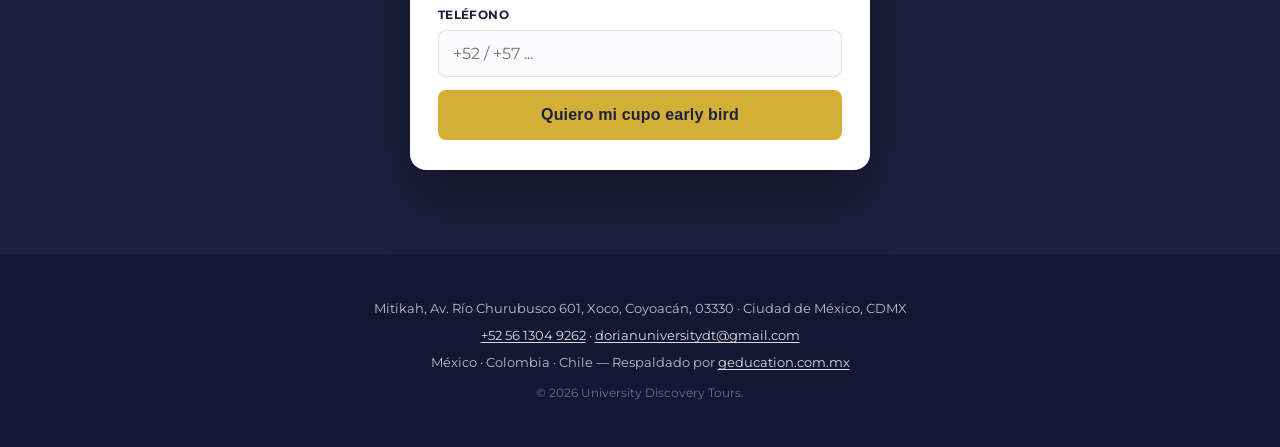
==== commit 16c7a4e1: "Remove outdated footer logo, add per-country edition badge with SVG flags - Footer (all 5 pages): re" ====
--- a/alemania.html
+++ b/alemania.html
@@ -39,6 +39,14 @@
 <section class="hero" style="background-image: linear-gradient(100deg, rgba(20, 23, 49, .95) 32%, rgba(20, 23, 49, .78) 62%, rgba(20, 23, 49, .55) 100%), url('assets/img/destino-alemania.jpg'); background-position: center 30%; background-size: cover; background-repeat: no-repeat;">
   <div class="wrap hero-grid">
     <div class="reveal in">
+      <div class="edition-badge">
+        <svg class="flag-icon" viewBox="0 0 5 3" xmlns="http://www.w3.org/2000/svg" role="img" aria-label="Bandera de Alemania">
+          <rect width="5" height="1" y="0" fill="#000000"/>
+          <rect width="5" height="1" y="1" fill="#DD0000"/>
+          <rect width="5" height="1" y="2" fill="#FFCE00"/>
+        </svg>
+        Edición Alemania
+      </div>
       <span class="eyebrow">3 días · universidades en Alemania</span>
       <h1>Vive 3 días como universitario en Alemania, <em>antes de decidir.</em></h1>
       <p class="sub">
@@ -385,7 +393,6 @@
 
 <footer>
   <div class="wrap ft">
-    <a href="#top" class="brand"><span class="mk">U</span><span><b>University Discovery Tours</b><span>Explora · Descubre · Decide</span></span></a>
     <div class="ft-info">
       <p class="ft-line">Mitikah, Av. Río Churubusco 601, Xoco, Coyoacán, 03330 · Ciudad de México, CDMX</p>
       <p class="ft-line"><a href="tel:+525613049262">+52 56 1304 9262</a> · <a href="mailto:dorianuniversitydt@gmail.com">dorianuniversitydt@gmail.com</a></p>
--- a/css/style.css
+++ b/css/style.css
@@ -187,6 +187,21 @@
 }
 .eyebrow:before { content: ""; width: 30px; height: 2px; background: var(--gold); }
 
+.edition-badge {
+  display: inline-flex; align-items: center; gap: 13px;
+  background: rgba(211, 175, 55, .14); border: 2px solid rgba(211, 175, 55, .5);
+  color: var(--gold); font-weight: 800; font-size: 1.1rem; letter-spacing: .03em;
+  padding: 11px 26px 11px 16px; border-radius: 999px; margin-bottom: 24px;
+}
+.edition-badge .flag { font-size: 1.9rem; line-height: 1; }
+.edition-badge .flag-icon { width: 34px; height: auto; border-radius: 3px; box-shadow: 0 0 0 1px rgba(0, 0, 0, .15); flex-shrink: 0; display: block; }
+
+@media (max-width: 540px) {
+  .edition-badge { font-size: .95rem; padding: 9px 20px 9px 14px; }
+  .edition-badge .flag { font-size: 1.6rem; }
+  .edition-badge .flag-icon { width: 28px; }
+}
+
 .hero h1 { font-size: clamp(2.1rem, 4.6vw, 3.5rem); font-weight: 900; }
 .hero h1 em { font-style: normal; color: var(--gold); }
 .hero .sub { font-size: 1.12rem; color: #c9ccdd; margin-top: 22px; max-width: 33ch; font-weight: 400; }
@@ -380,10 +395,9 @@
 
 /* footer */
 footer { background: var(--navy-3); color: #9599b3; padding: 44px 0; font-size: .86rem; }
-.ft { display: flex; justify-content: space-between; flex-wrap: wrap; gap: 28px; align-items: flex-start; }
-.ft .brand b { color: #fff; }
+.ft { display: flex; justify-content: center; flex-wrap: wrap; gap: 28px; align-items: flex-start; }
 .ft-note { font-size: .78rem; color: #6b6f8c; }
-.ft-info { text-align: right; }
+.ft-info { text-align: center; }
 .ft-line { margin: 0 0 6px; font-size: .82rem; color: #b9bcd0; }
 .ft-line a { color: #d9dbe8; text-decoration: underline; text-underline-offset: 2px; }
 .ft-line a:hover { color: var(--gold); }
@@ -391,7 +405,7 @@
 
 @media (max-width: 640px) {
   .ft { flex-direction: column; }
-  .ft-info { text-align: left; }
+  .ft-info { text-align: center; }
 }
 
 /* reveal on scroll */
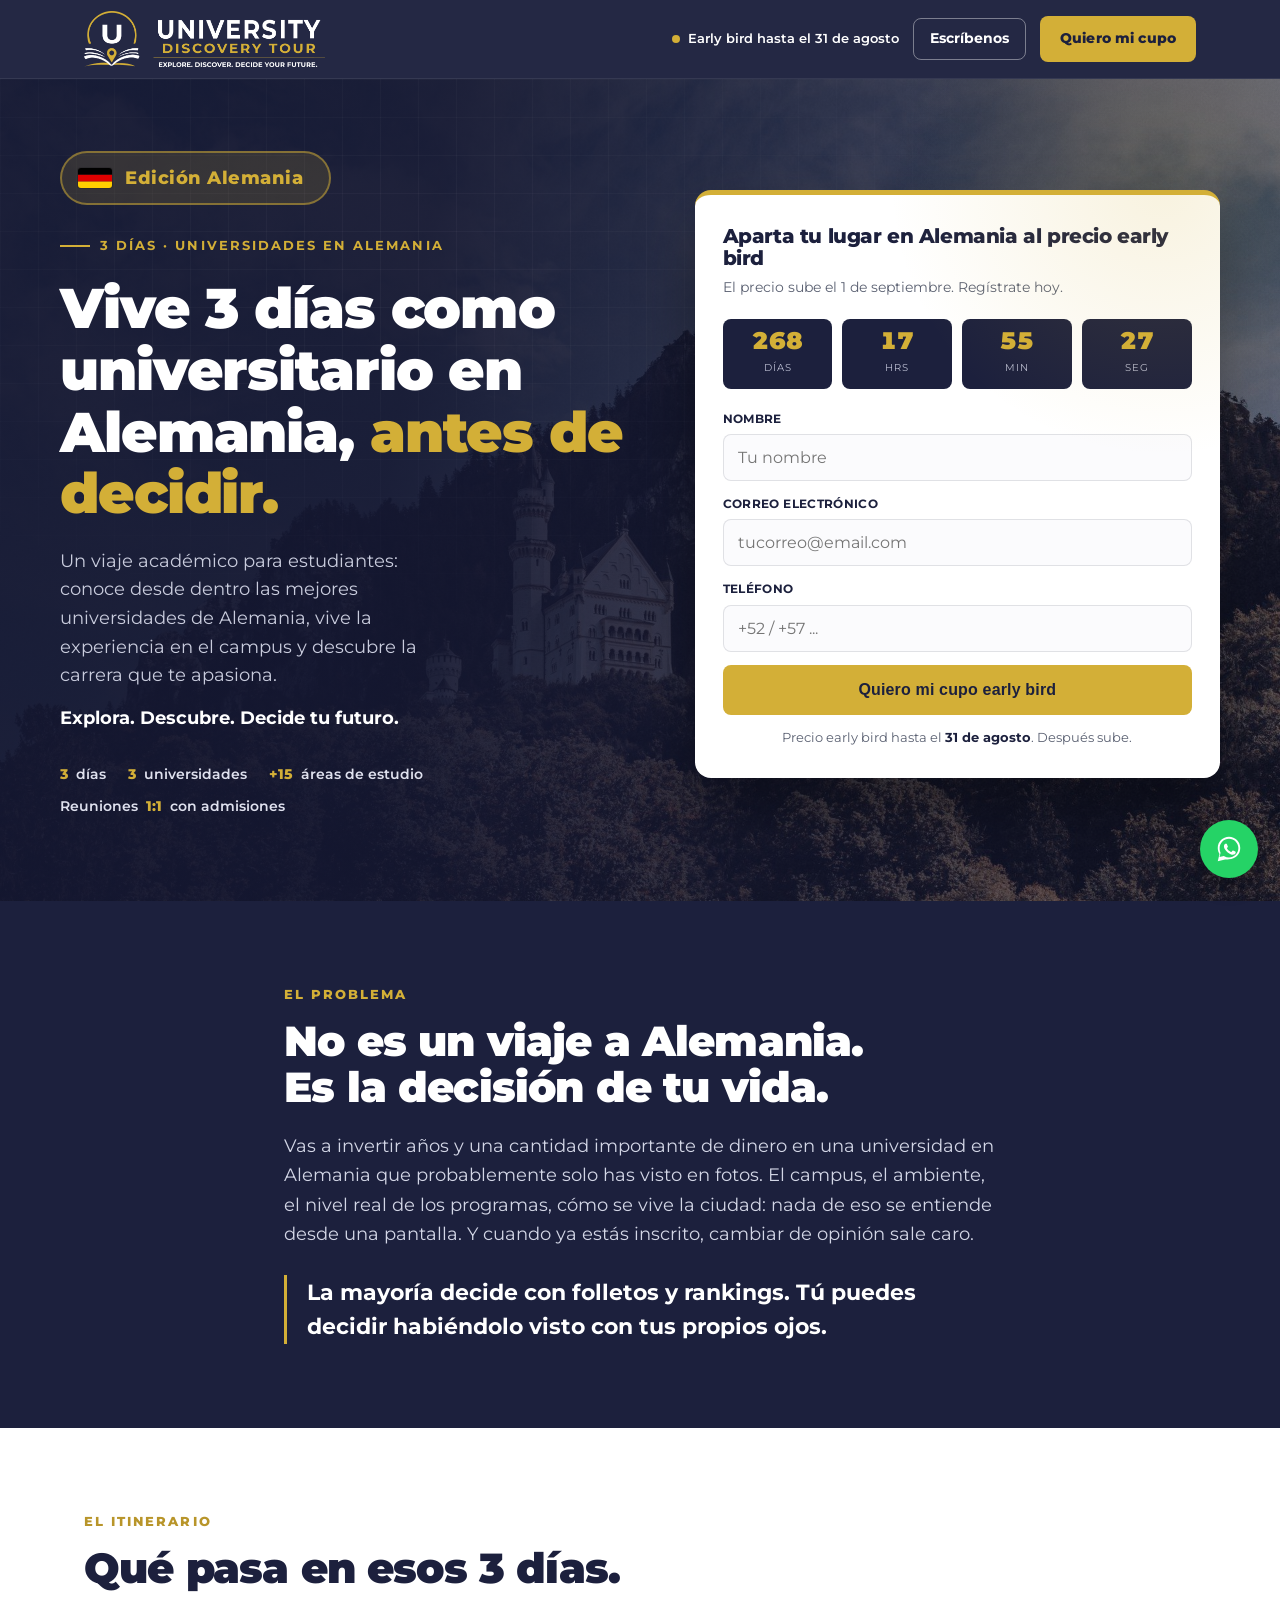
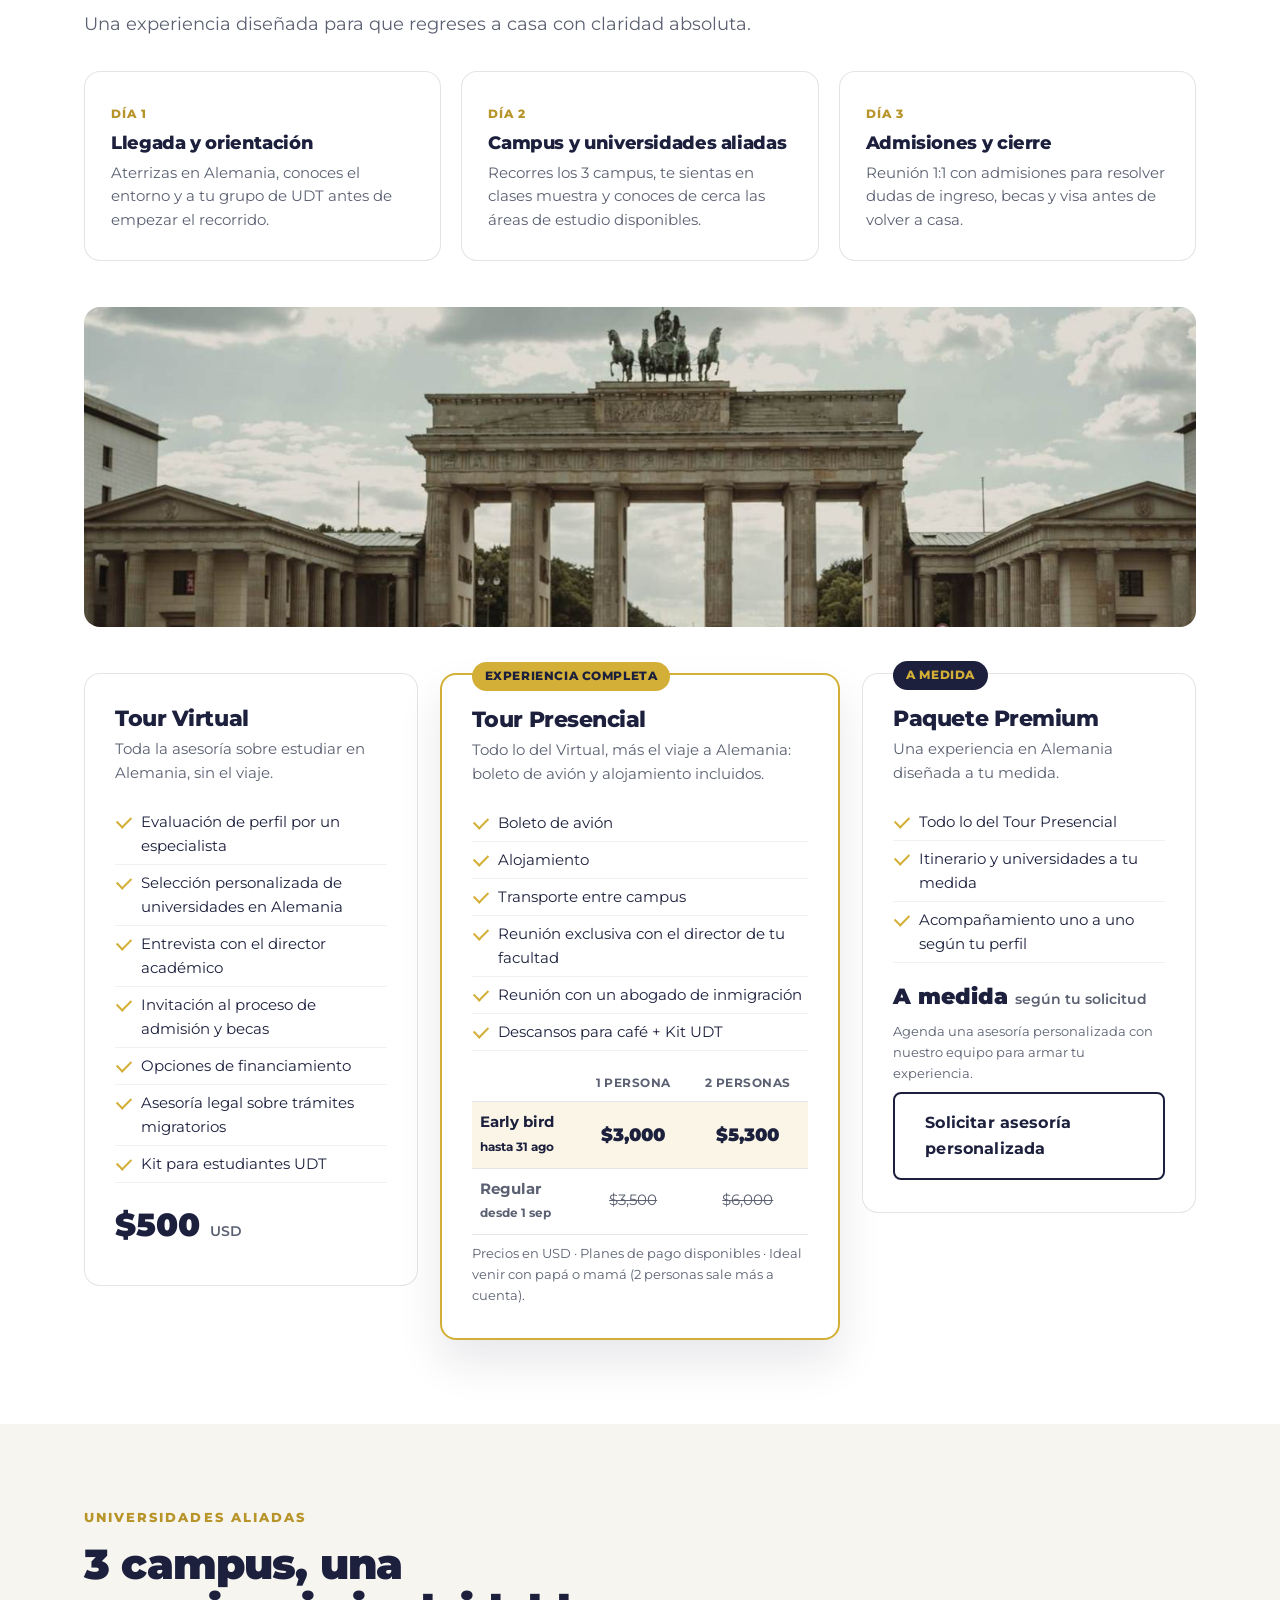
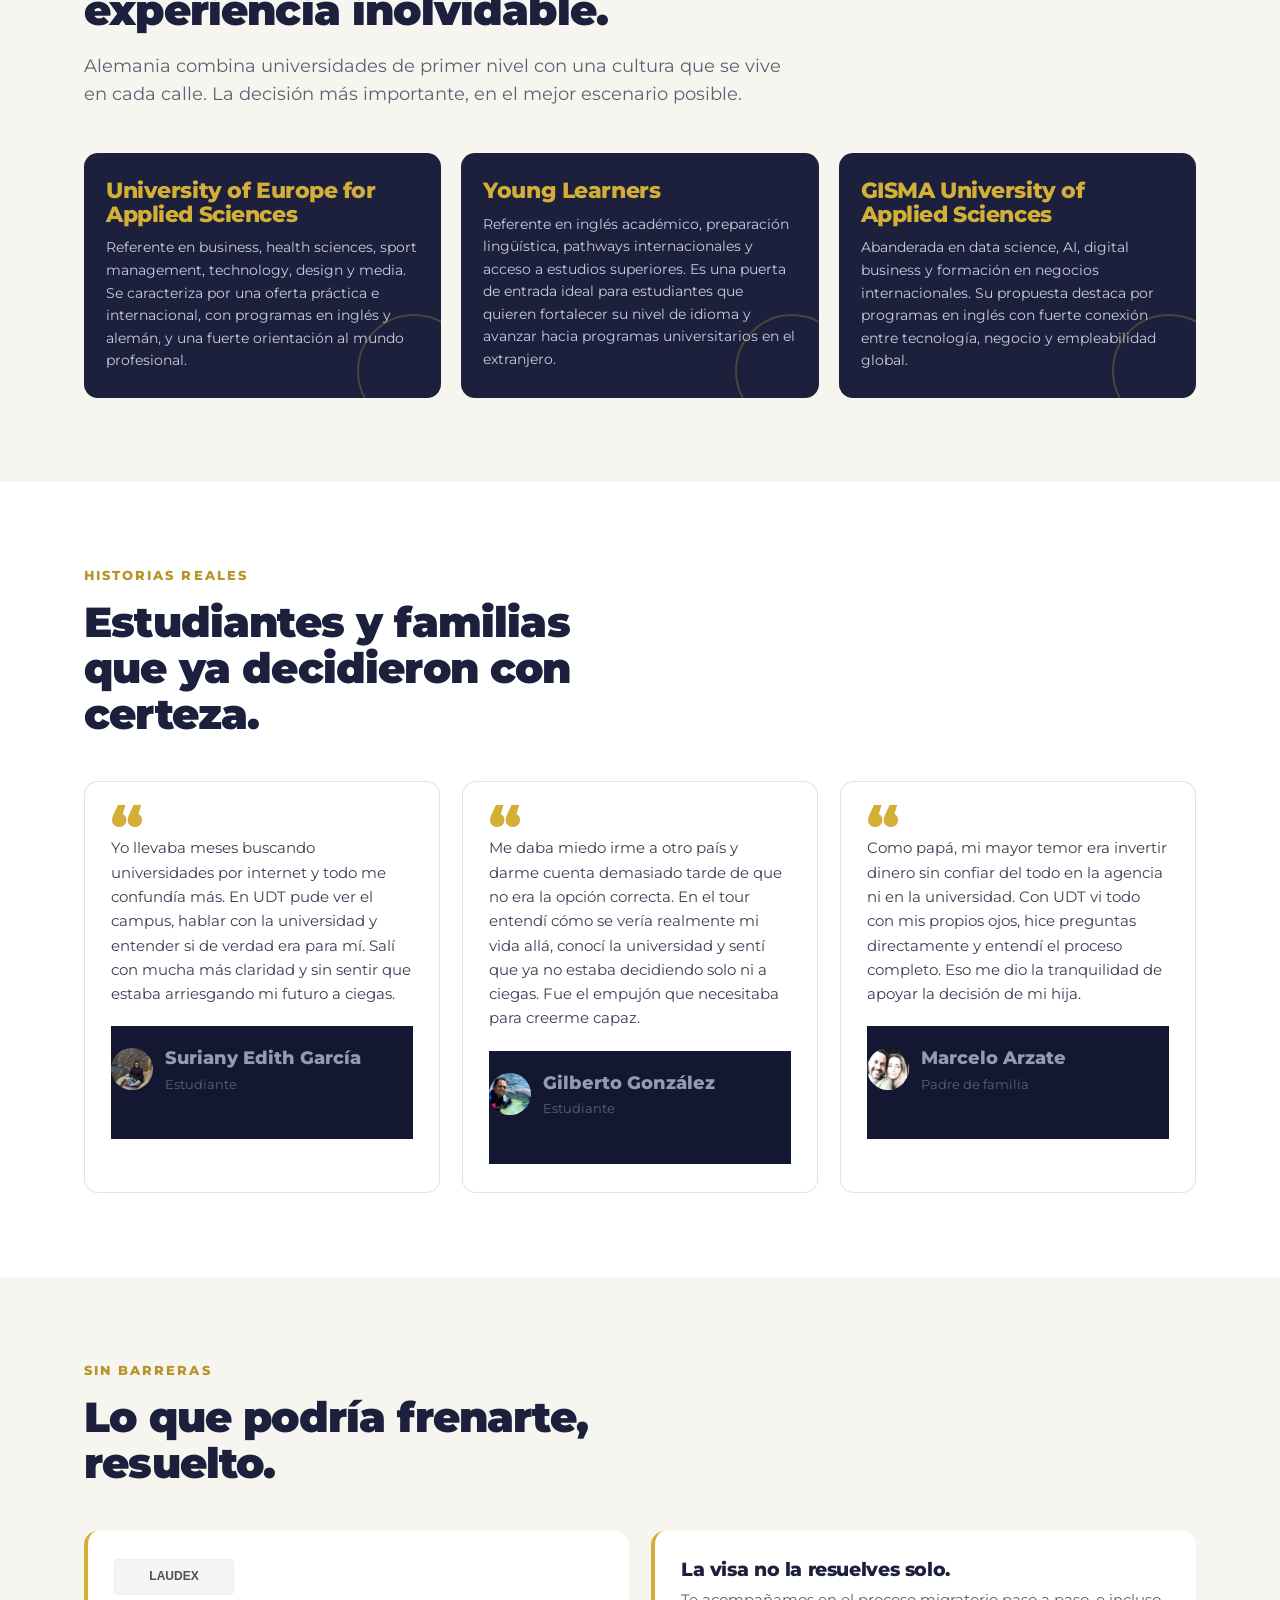
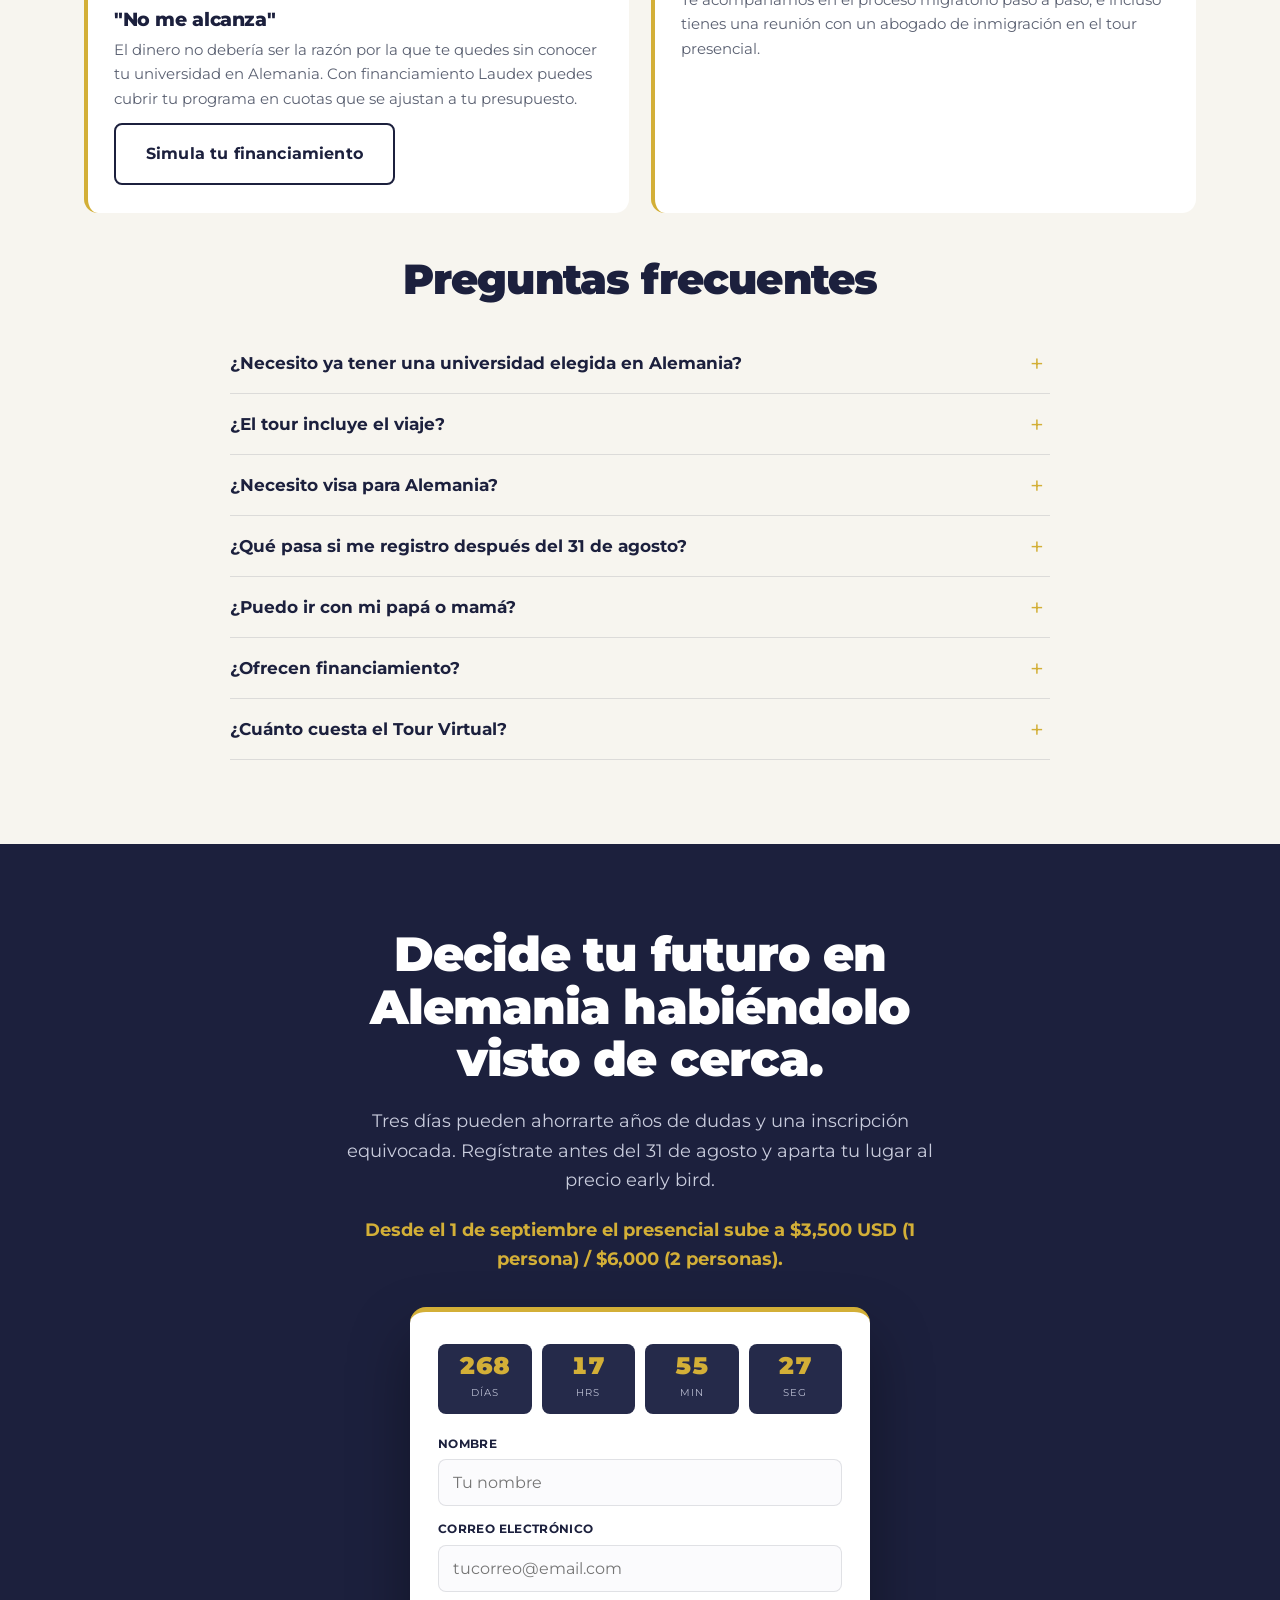
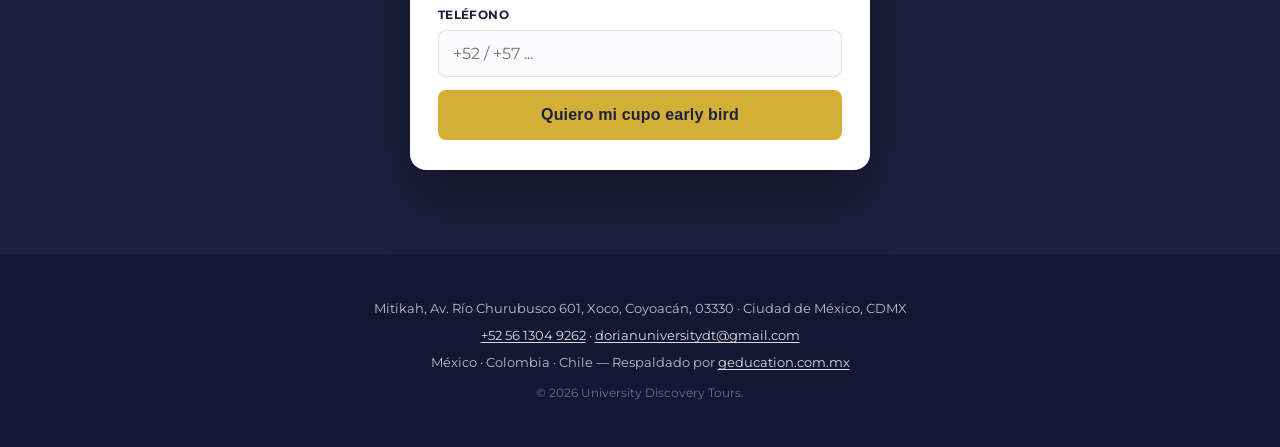
==== commit d246f852: "SEO/GEO: canonical, Open Graph, Twitter Card, JSON-LD, robots.txt, sitemap.xml, cache headers e imág" ====
--- a/alemania.html
+++ b/alemania.html
@@ -5,6 +5,67 @@
 <meta name="viewport" content="width=device-width, initial-scale=1.0">
 <title>University Discovery Tours Alemania — Conoce tu universidad antes de decidir</title>
 <meta name="description" content="Vive 3 días como universitario en Alemania: conoce desde dentro University of Europe, Young Learners y GISMA antes de elegir. Regístrate al early bird hasta el 31 de agosto.">
+<link rel="canonical" href="https://globaluniversitytours.com.mx/alemania">
+
+<!-- Open Graph -->
+<meta property="og:type" content="website">
+<meta property="og:site_name" content="University Discovery Tours">
+<meta property="og:title" content="University Discovery Tours Alemania — Conoce tu universidad antes de decidir">
+<meta property="og:description" content="Vive 3 días como universitario en Alemania: conoce desde dentro University of Europe, Young Learners y GISMA antes de elegir. Regístrate al early bird hasta el 31 de agosto.">
+<meta property="og:image" content="https://globaluniversitytours.com.mx/assets/img/destino-alemania.jpg">
+<meta property="og:url" content="https://globaluniversitytours.com.mx/alemania">
+<meta property="og:locale" content="es_LA">
+
+<!-- Twitter Card -->
+<meta name="twitter:card" content="summary_large_image">
+<meta name="twitter:title" content="University Discovery Tours Alemania — Conoce tu universidad antes de decidir">
+<meta name="twitter:description" content="Vive 3 días como universitario en Alemania: conoce desde dentro University of Europe, Young Learners y GISMA antes de elegir.">
+<meta name="twitter:image" content="https://globaluniversitytours.com.mx/assets/img/destino-alemania.jpg">
+
+<!-- Structured data -->
+<script type="application/ld+json">
+{
+  "@context": "https://schema.org",
+  "@type": "Organization",
+  "name": "University Discovery Tours",
+  "alternateName": "UDT",
+  "url": "https://globaluniversitytours.com.mx/",
+  "logo": "https://globaluniversitytours.com.mx/assets/img/logo-udt.png",
+  "sameAs": [
+    "https://www.facebook.com/share/1DwJ8RsVLq/?mibextid=wwXIfr",
+    "https://www.instagram.com/udiscoverytours"
+  ]
+}
+</script>
+<script type="application/ld+json">
+{
+  "@context": "https://schema.org",
+  "@type": "FAQPage",
+  "mainEntity": [
+    {"@type": "Question", "name": "¿Necesito ya tener una universidad elegida en Alemania?", "acceptedAnswer": {"@type": "Answer", "text": "No. El tour existe justamente para ayudarte a decidir entre University of Europe, Young Learners y GISMA."}},
+    {"@type": "Question", "name": "¿El tour incluye el viaje?", "acceptedAnswer": {"@type": "Answer", "text": "Depende de la modalidad: el Virtual es asesoría en línea; el Presencial incluye boleto de avión, alojamiento y transporte entre campus."}},
+    {"@type": "Question", "name": "¿Necesito visa para Alemania?", "acceptedAnswer": {"@type": "Answer", "text": "Depende de tu nacionalidad. Nuestro equipo de asesoría legal y migratoria te orienta paso a paso sobre el trámite que te corresponde."}},
+    {"@type": "Question", "name": "¿Qué pasa si me registro después del 31 de agosto?", "acceptedAnswer": {"@type": "Answer", "text": "Pierdes el precio early bird: el presencial sube de $3,000 a $3,500 USD (1 persona) a partir del 1 de septiembre."}},
+    {"@type": "Question", "name": "¿Puedo ir con mi papá o mamá?", "acceptedAnswer": {"@type": "Answer", "text": "Sí. La tarifa de 2 personas ($5,300 early bird) sale más conveniente que dos individuales."}},
+    {"@type": "Question", "name": "¿Ofrecen financiamiento?", "acceptedAnswer": {"@type": "Answer", "text": "Sí, planes de pago y financiamiento a través de Laudex."}},
+    {"@type": "Question", "name": "¿Cuánto cuesta el Tour Virtual?", "acceptedAnswer": {"@type": "Answer", "text": "$500 USD (solo asesoría, sin viaje)."}}
+  ]
+}
+</script>
+<script type="application/ld+json">
+{
+  "@context": "https://schema.org",
+  "@type": "Product",
+  "name": "Tour Presencial UDT — Alemania",
+  "description": "3 días conociendo desde dentro University of Europe, Young Learners y GISMA, con reuniones 1:1 con admisiones. Incluye boleto de avión y alojamiento.",
+  "brand": {"@type": "Brand", "name": "University Discovery Tours"},
+  "offers": [
+    {"@type": "Offer", "name": "1 persona", "price": "3000", "priceCurrency": "USD", "priceValidUntil": "2026-08-31", "availability": "https://schema.org/InStock", "url": "https://globaluniversitytours.com.mx/alemania"},
+    {"@type": "Offer", "name": "2 personas", "price": "5300", "priceCurrency": "USD", "priceValidUntil": "2026-08-31", "availability": "https://schema.org/InStock", "url": "https://globaluniversitytours.com.mx/alemania"}
+  ]
+}
+</script>
+
 <link rel="icon" href="assets/img/favicon.png">
 <link rel="preconnect" href="https://fonts.googleapis.com">
 <link rel="preconnect" href="https://fonts.gstatic.com" crossorigin>
--- a/css/style.css
+++ b/css/style.css
@@ -431,3 +431,67 @@
   .hd .btn { padding: 9px 14px; font-size: .82rem; }
   section.block { padding: 60px 0; }
 }
+
+/* =========================================================
+   perfil.html — quiz de perfilamiento (funnel de lead magnet)
+========================================================= */
+
+/* Sección 2: tabla de transformación (antes / después) */
+.transform-grid { display: flex; flex-direction: column; gap: 14px; margin: 40px 0 44px; }
+.transform-row {
+  display: grid; grid-template-columns: 1fr 32px 1fr; align-items: center; gap: 14px;
+  background: #fff; border: 1px solid var(--line); border-radius: 14px; padding: 18px 22px;
+}
+.transform-before { color: var(--muted); font-size: .95rem; }
+.transform-before:before { content: "✕"; color: #b8342a; font-weight: 800; margin-right: 10px; }
+.transform-after { color: var(--navy); font-weight: 700; font-size: .95rem; }
+.transform-after:before { content: "✓"; color: #1E7A46; font-weight: 800; margin-right: 10px; }
+.transform-arrow { text-align: center; color: var(--gold); font-size: 1.3rem; font-weight: 800; }
+
+.authority-line {
+  text-align: center; max-width: 640px; margin: 0 auto; padding: 22px 26px;
+  background: var(--navy); color: #dfe1ee; border-radius: 14px; font-size: .95rem; line-height: 1.5;
+}
+.authority-line b { color: var(--gold); }
+
+@media (max-width: 700px) {
+  .transform-row { grid-template-columns: 1fr; text-align: left; gap: 6px; padding: 18px; }
+  .transform-arrow { display: none; }
+}
+
+/* Sección 3: contenedor del iframe de Edvisor */
+.form-embed-wrap {
+  background: #fff; border-radius: 20px; padding: 14px;
+  box-shadow: 0 24px 56px rgba(28, 32, 61, .16); border: 1px solid var(--line);
+  margin: 36px 0;
+}
+
+.trust-bullets { list-style: none; display: flex; flex-wrap: wrap; justify-content: center; gap: 12px 28px; margin-top: 8px; }
+.trust-bullets li { font-size: .88rem; color: var(--muted); font-weight: 600; display: flex; align-items: center; gap: 8px; }
+.trust-bullets li:before { content: "✓"; color: #1E7A46; font-weight: 800; }
+
+/* Sección 4: cierre + WhatsApp */
+.cierre .brand-tagline { margin-top: 34px; font-size: .9rem; color: var(--gold); font-weight: 700; letter-spacing: .02em; }
+.cierre-sub { max-width: 46ch; margin: 18px auto 0; color: #c9ccdd; font-size: .92rem; }
+
+/* Footer minimalista con redes */
+.footer-social { display: flex; justify-content: center; gap: 18px; margin-bottom: 14px; flex-wrap: wrap; }
+.footer-social a { font-size: .82rem; color: #b9bcd0; text-decoration: none; }
+.footer-social a:hover { color: var(--gold); }
+.footer-privacy { text-align: center; font-size: .76rem; color: #6b6f8c; }
+.footer-privacy a { color: #8b8fae; text-decoration: underline; }
+
+/* CTA flotante sticky en mobile, ancla al formulario */
+.sticky-cta { display: none; }
+
+@media (max-width: 640px) {
+  .sticky-cta {
+    display: block; position: fixed; left: 0; right: 0; bottom: 0; z-index: 65;
+    padding: 12px 16px calc(12px + env(safe-area-inset-bottom));
+    background: rgba(20, 23, 49, .96); backdrop-filter: blur(6px);
+    box-shadow: 0 -8px 20px rgba(0, 0, 0, .25);
+  }
+  .sticky-cta .btn { padding: 13px 16px; font-size: .92rem; }
+  body.has-sticky-cta { padding-bottom: 78px; }
+  body.has-sticky-cta .wa-float { bottom: 96px; }
+}
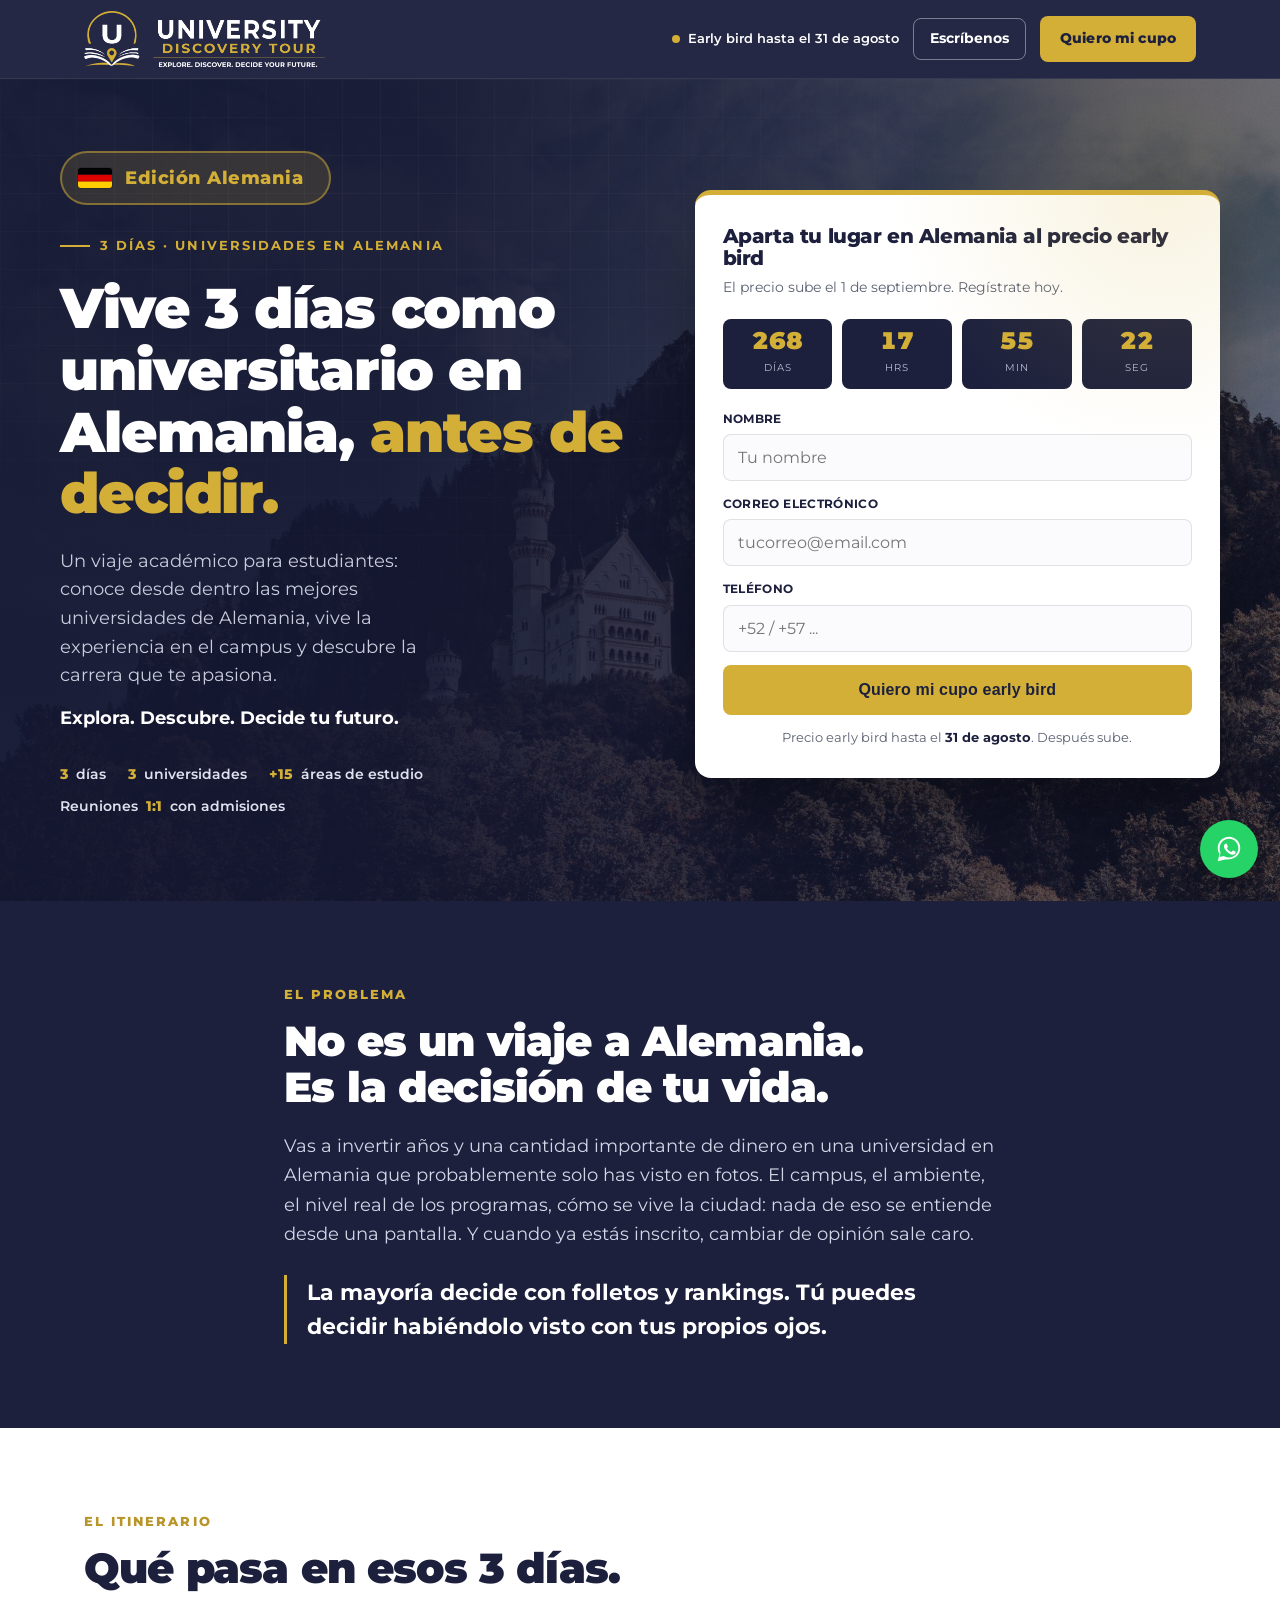
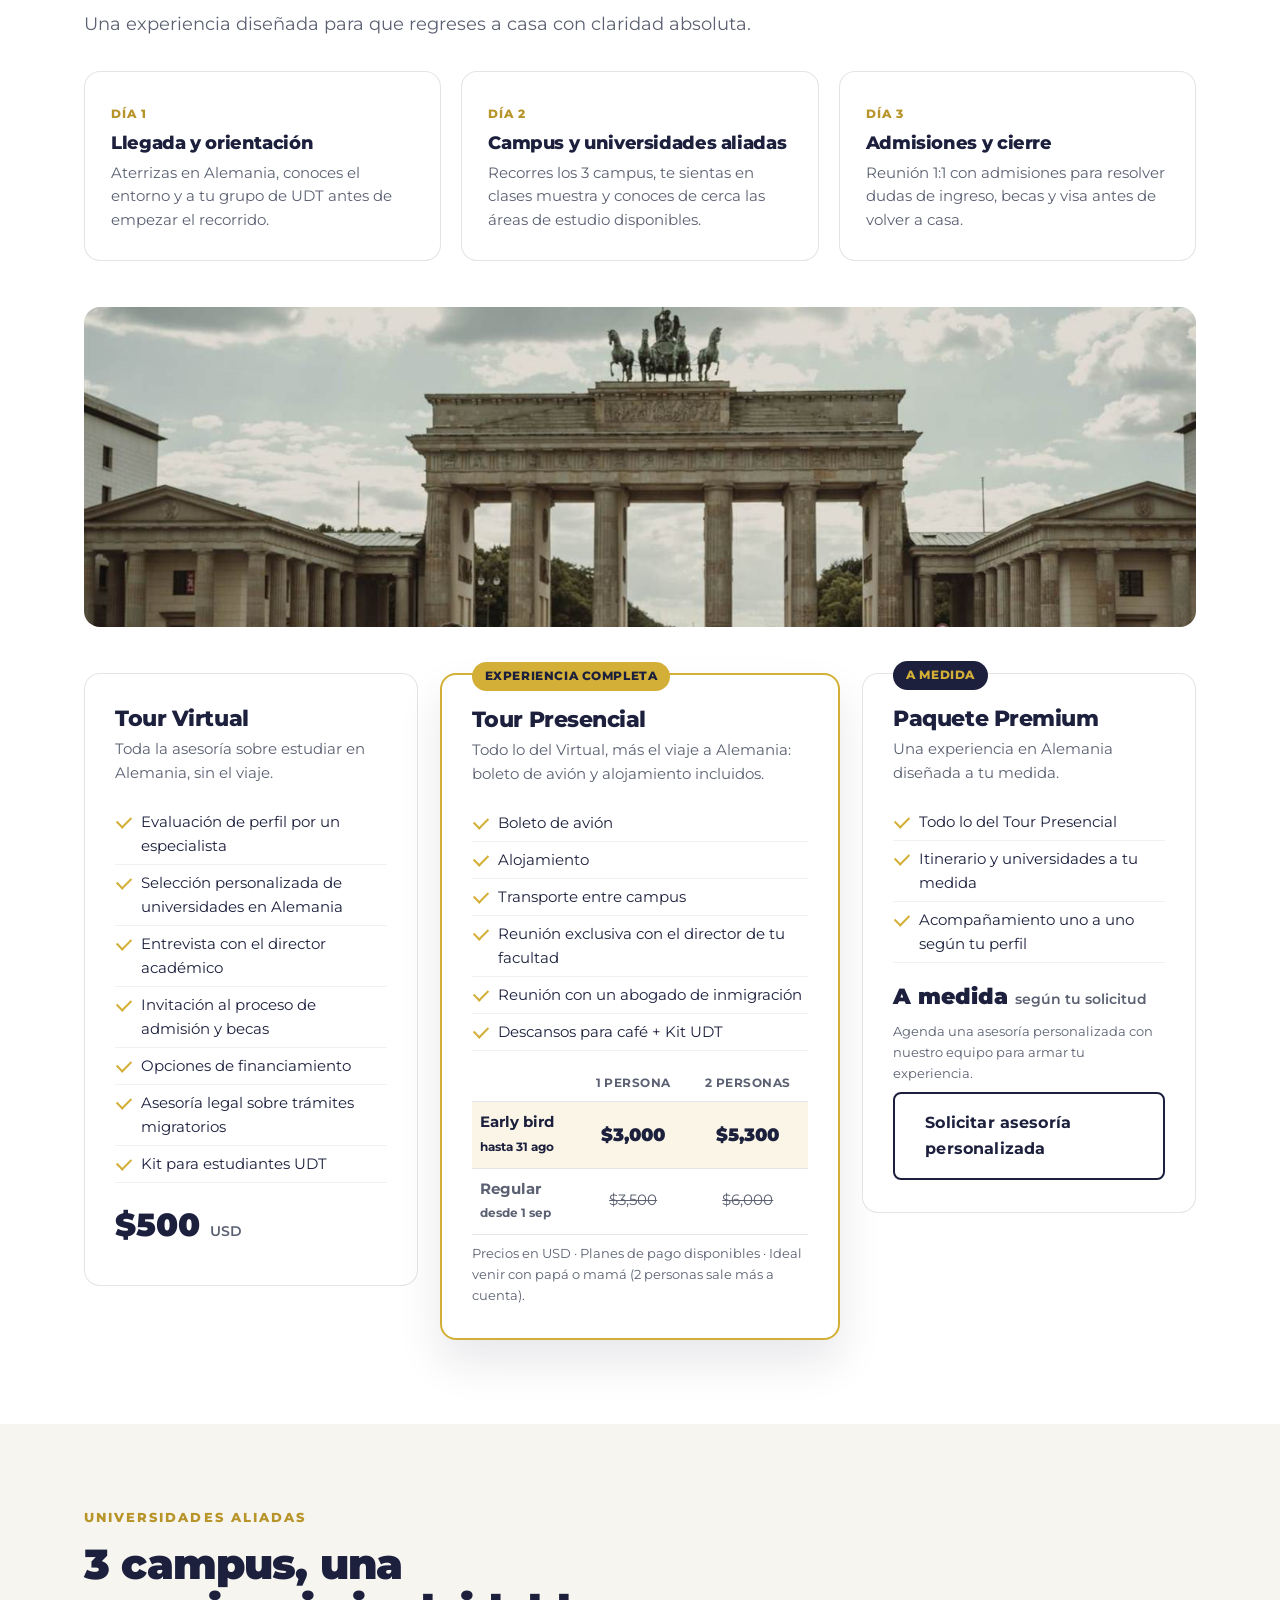
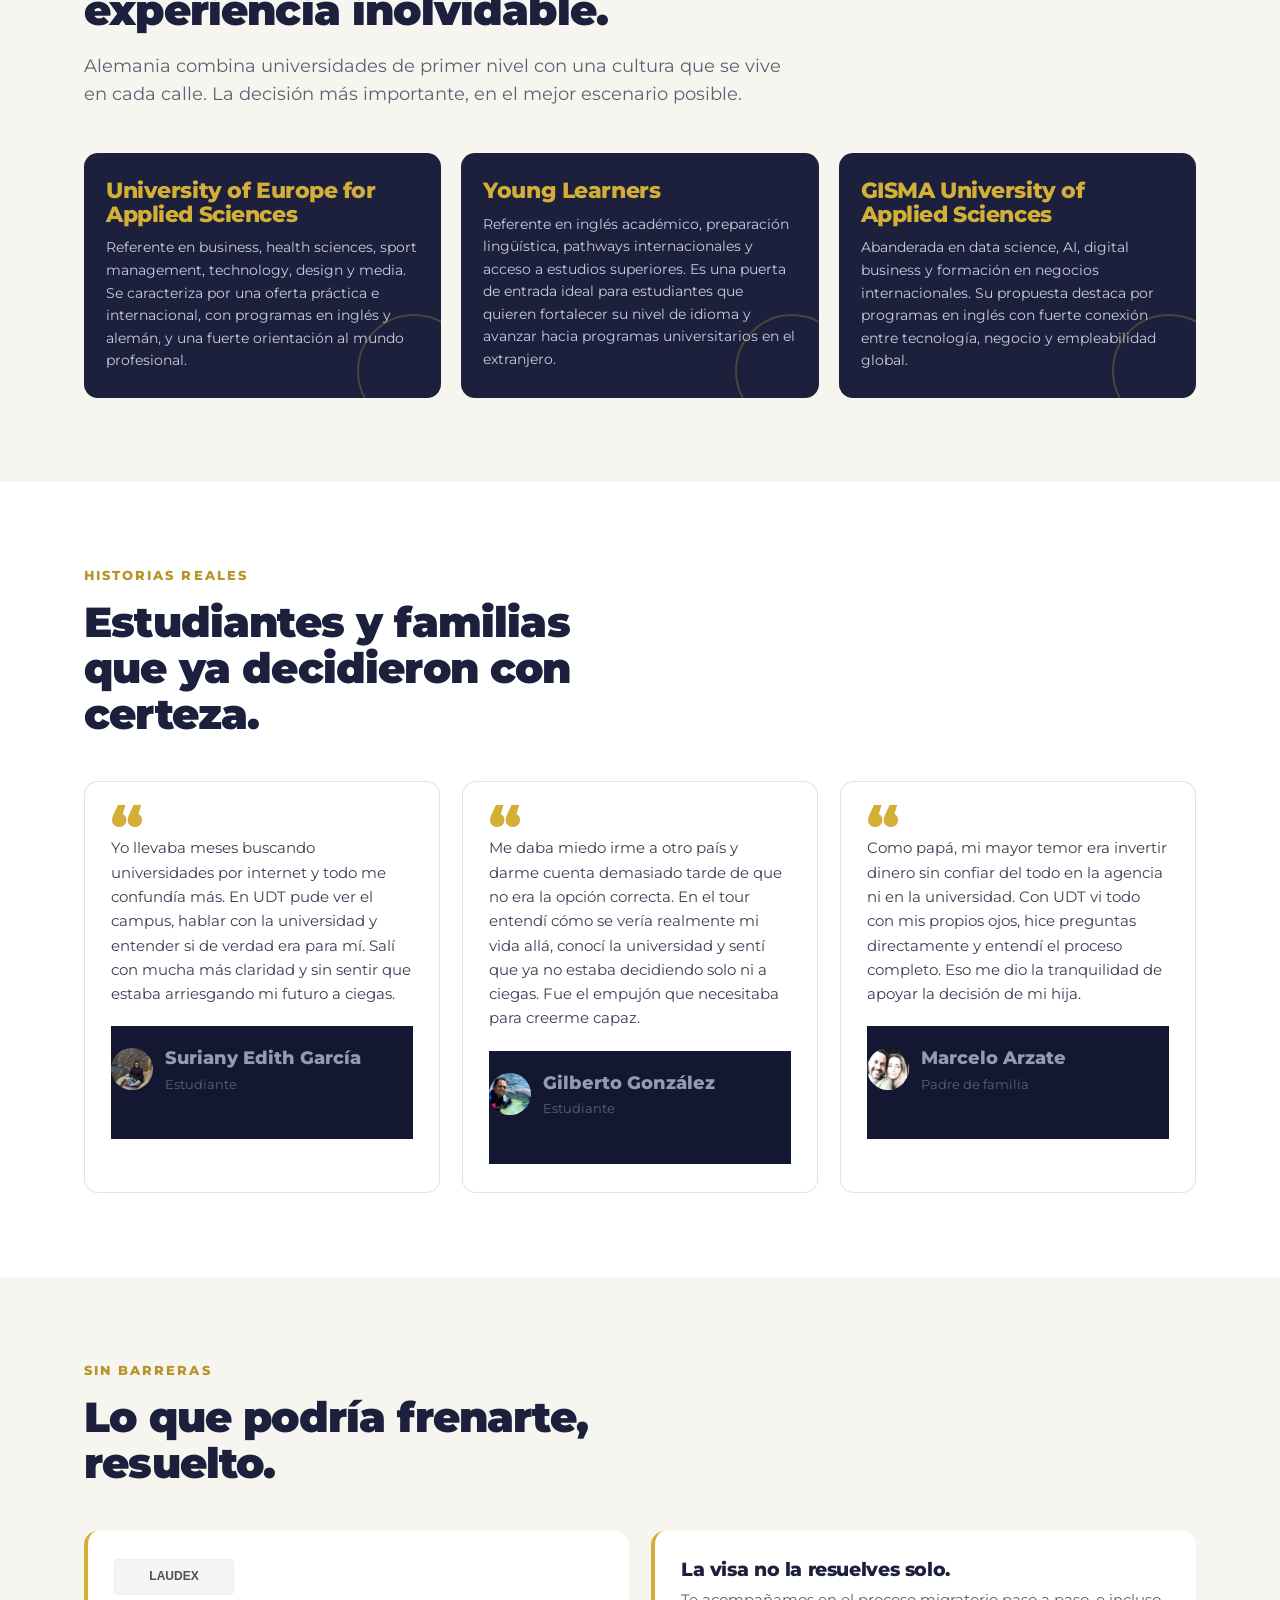
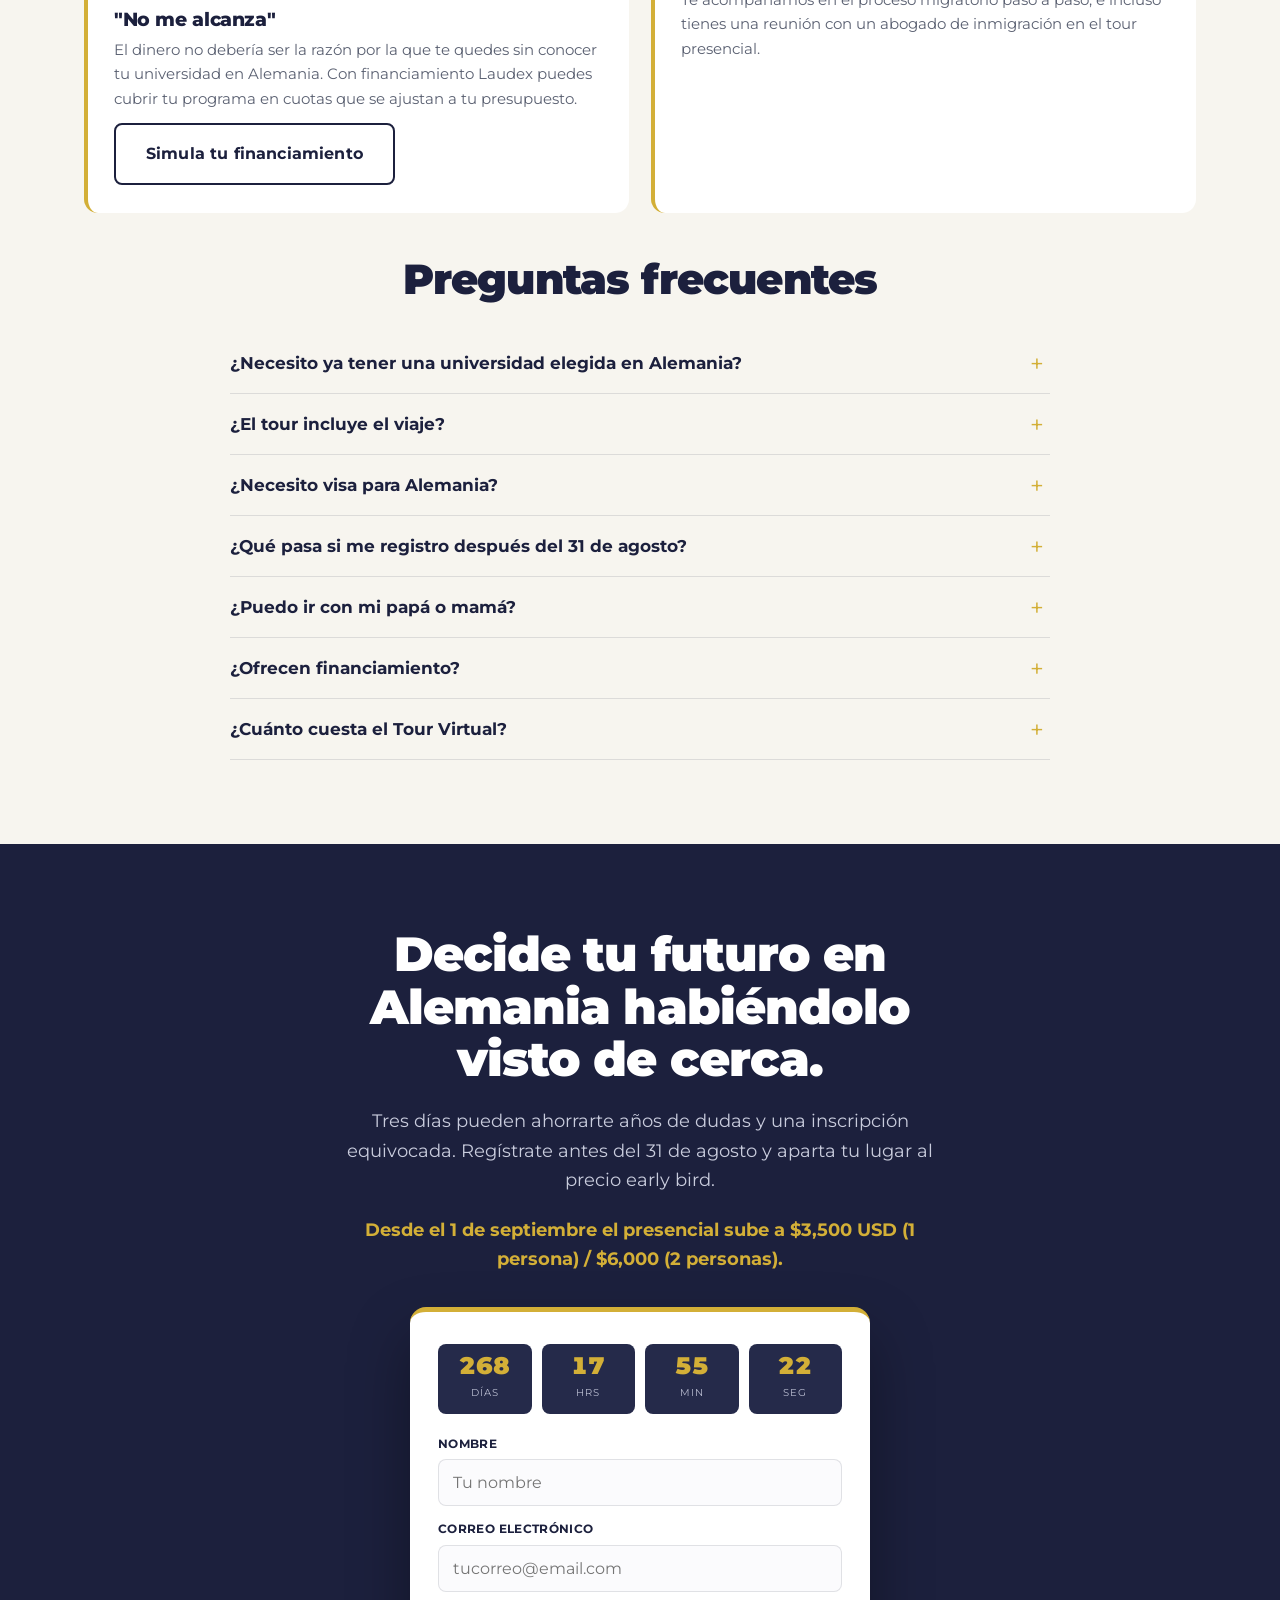
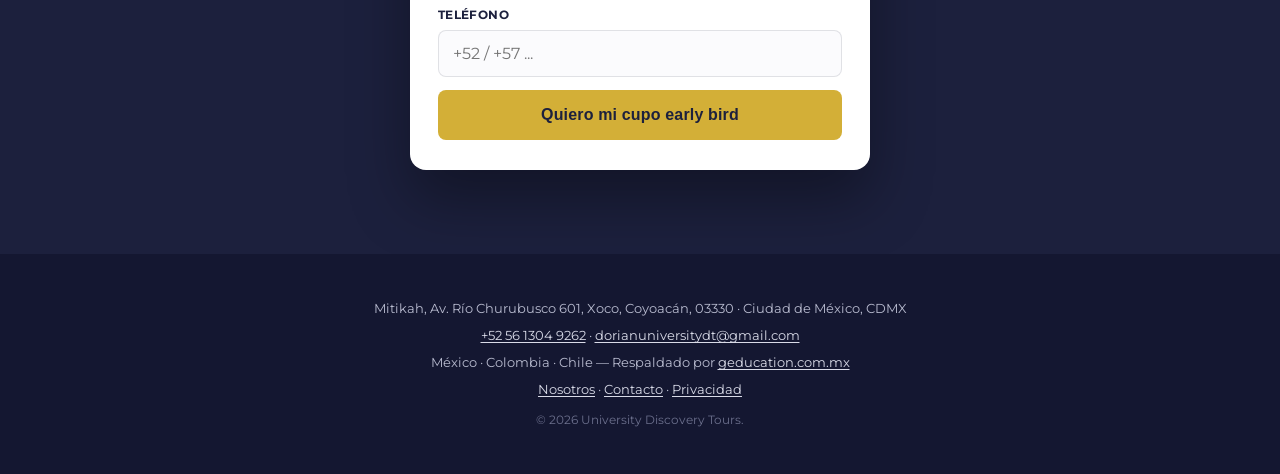
==== commit 0dbe7ffb: "Mejoras de agent-readiness (audit Ora/Is Agentic): 404s, schema, llms.txt, trust pages Prioridad por" ====
--- a/alemania.html
+++ b/alemania.html
@@ -34,7 +34,23 @@
   "sameAs": [
     "https://www.facebook.com/share/1DwJ8RsVLq/?mibextid=wwXIfr",
     "https://www.instagram.com/udiscoverytours"
-  ]
+  ],
+  "address": {
+    "@type": "PostalAddress",
+    "streetAddress": "Av. Río Churubusco 601, Xoco, Coyoacán",
+    "postalCode": "03330",
+    "addressLocality": "Ciudad de México",
+    "addressRegion": "CDMX",
+    "addressCountry": "MX"
+  },
+  "contactPoint": {
+    "@type": "ContactPoint",
+    "telephone": "+52-56-1304-9262",
+    "email": "dorianuniversitydt@gmail.com",
+    "contactType": "customer service",
+    "areaServed": ["MX", "CO", "CL"],
+    "availableLanguage": ["Spanish"]
+  }
 }
 </script>
 <script type="application/ld+json">
@@ -58,6 +74,7 @@
   "@type": "Product",
   "name": "Tour Presencial UDT — Alemania",
   "description": "3 días conociendo desde dentro University of Europe, Young Learners y GISMA, con reuniones 1:1 con admisiones. Incluye boleto de avión y alojamiento.",
+  "url": "https://globaluniversitytours.com.mx/alemania",
   "brand": {"@type": "Brand", "name": "University Discovery Tours"},
   "offers": [
     {"@type": "Offer", "name": "1 persona", "price": "3000", "priceCurrency": "USD", "priceValidUntil": "2026-08-31", "availability": "https://schema.org/InStock", "url": "https://globaluniversitytours.com.mx/alemania"},
@@ -458,6 +475,7 @@
       <p class="ft-line">Mitikah, Av. Río Churubusco 601, Xoco, Coyoacán, 03330 · Ciudad de México, CDMX</p>
       <p class="ft-line"><a href="tel:+525613049262">+52 56 1304 9262</a> · <a href="mailto:dorianuniversitydt@gmail.com">dorianuniversitydt@gmail.com</a></p>
       <p class="ft-line">México · Colombia · Chile — Respaldado por <a href="https://geducation.com.mx/" target="_blank" rel="noopener noreferrer">geducation.com.mx</a></p>
+      <p class="ft-line"><a href="/about">Nosotros</a> · <a href="/contact">Contacto</a> · <a href="/privacy">Privacidad</a></p>
       <p class="ft-copy">© <span id="year"></span> University Discovery Tours.</p>
     </div>
   </div>
